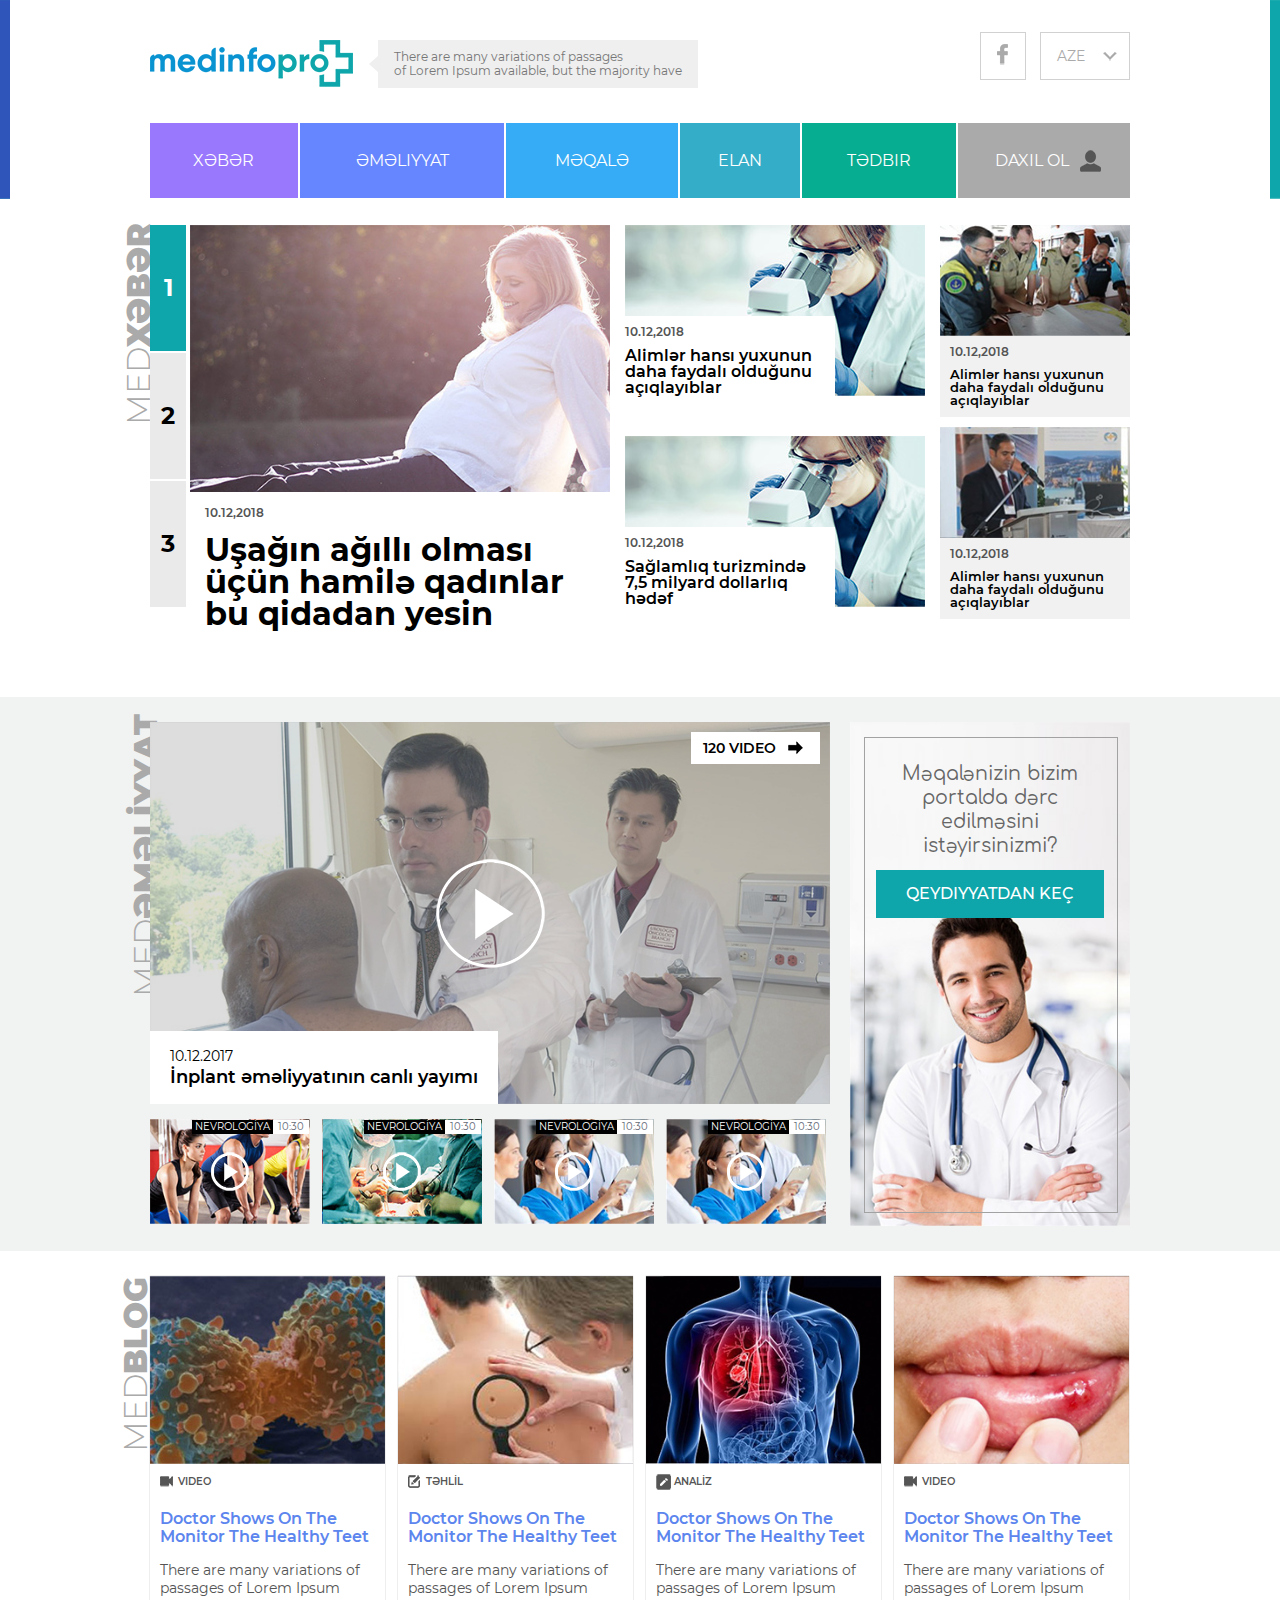
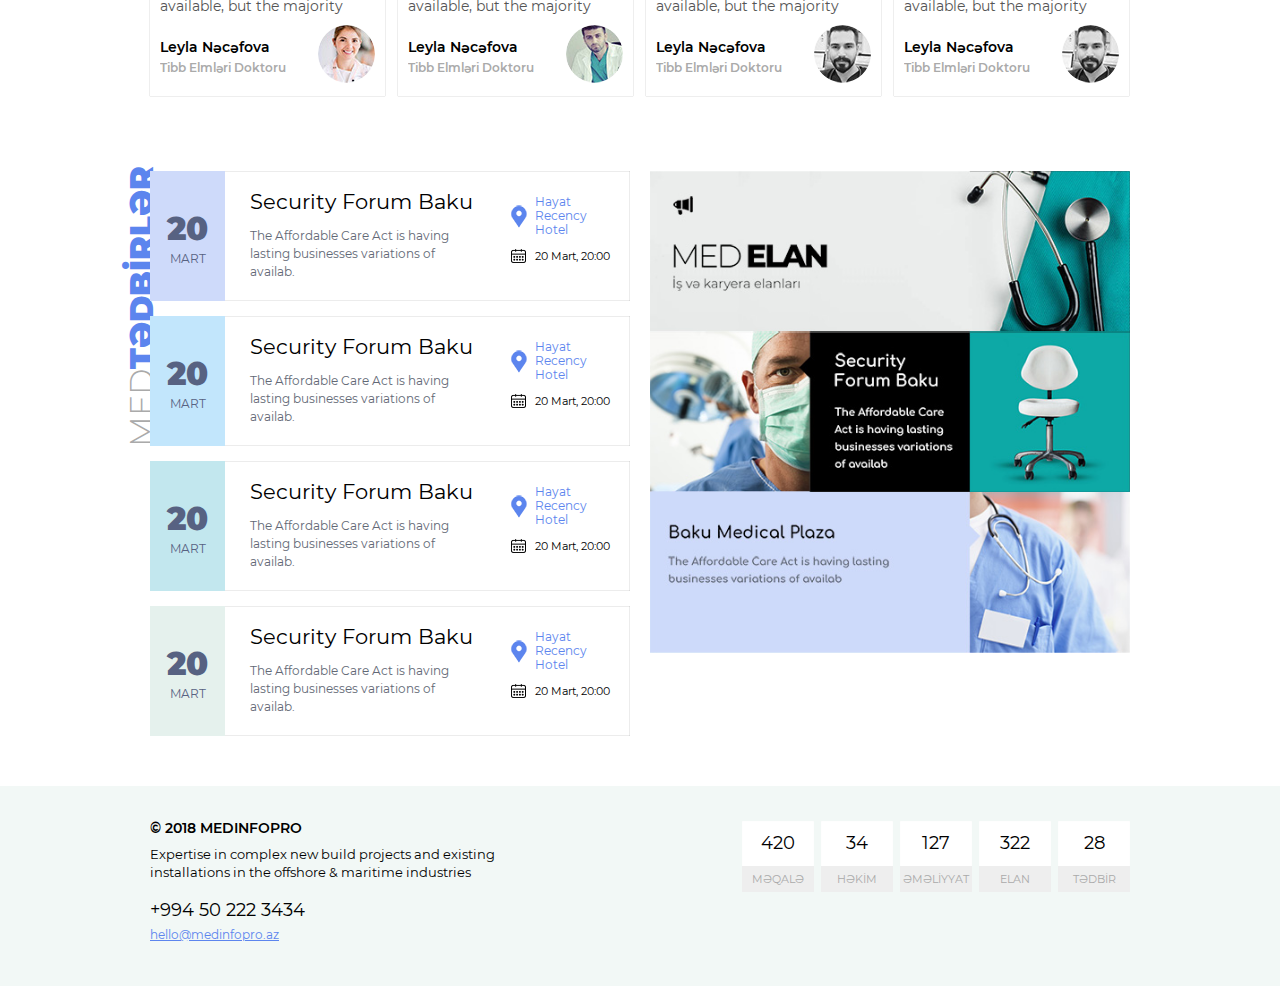
==== index.html @ e90ef910 "Index first" ====
<!DOCTYPE HTML>
<html lang="en">
<head>
<meta charset="utf-8" />
<meta name="viewport" content="width=device-width, initial-scale=1.0 , user-scalable=no">
<title>Medinfo - Index</title>

<!--[if lt IE 9]>
    <script src="http://html5shim.googlecode.com/svn/trunk/html5.js"></script>
<![endif]-->

<link rel="icon" type="image/png" href="img/favicon.png"/>
<link href="css/reset.css" rel="stylesheet" type="text/css" />
<link href="css/font/stylesheet.css" rel="stylesheet" type="text/css" />
<link href="css/main.css" rel="stylesheet" type="text/css" />
<link href="css/responsive.css" rel="stylesheet" type="text/css" />


<!-- HTML5 Shim and Respond.js IE8 support of HTML5 elements and media queries -->
<!-- WARNING: Respond.js doesn't work if you view the page via file:// -->
<!--[if lt IE 9]>
  <script src="https://oss.maxcdn.com/libs/html5shiv/3.7.0/html5shiv.js"></script>
  <script src="https://oss.maxcdn.com/libs/respond.js/1.4.2/respond.min.js"></script>
<![endif]-->

</head>

<body itemscope itemtype="http://schema.org/WebPage" class="preload">


<div class="main_wrapper">
  <div>

  <!-- HEADER BEGINS -->

    <header id="header">
      <div>
        <div class="first">
          <h1 class="logo"><a href="#"><span>There are many variations of passages <br>of Lorem Ipsum available, but the majority have</span></a></h1>
          <div class="lang">
            <a href="#">AZE</a>
            <ul>
              <li><a href="#">ENG</a></li>
              <li><a href="#">RUS</a></li>
            </ul>
          </div>
          <div class="social_icons">
            <a href="#" class="facebook"><img src="img/facebook_icon.png" alt=""></a>
          </div>
        </div>
        <nav id="nav">
          <ul>
            <li><a href="#">Xəbər</a></li>
            <li><a href="#">Əməliyyat</a></li>
            <li><a href="#">Məqalə</a></li>
            <li><a href="#">Elan</a></li>
            <li><a href="#">Tədbir</a></li>
            <li><a href="#" class="sign_link">DAXIL OL</a></li>
          </ul>
        </nav>
        <a href="#" class="toggler">
          <em></em>
          <em></em>
          <em></em>
        </a>       
      </div>
    </header>

  <!-- HEADER END -->

  <!-- INDEX NEWS BEGIN -->

    <div class="index_news">
      <div>
        <div class="vertical_topik"><span>MED<strong>XƏBƏR</strong></span></div>
        <div class="index_news_slider">
          <div class="slides">
            <div class="show_me">
              <img src="upload/Images/10.jpg" alt="">
              <div class="info">
                <time>10.12,2018</time>
                <h2>Uşağın ağıllı olması üçün hamilə qadınlar bu qidadan yesin</h2>
              </div>
              <a href="#"></a>
            </div>
            <div>
              <img src="upload/Images/11.jpg" alt="">
              <div class="info">
                <time>11.12,2018</time>
                <h2>Lorem ipsum dolor sit amet, consectetur adipisicing elit.</h2>
              </div>
              <a href="#"></a>
            </div>
            <div>
              <img src="upload/Images/12.jpg" alt="">
              <div class="info">
                <time>12.12,2018</time>
                <h2> Laborum amet ea vitae officiis nihil ipsum, totam nostrum.</h2>
              </div>
              <a href="#"></a>
            </div>
          </div>
          <div class="bullets">
            <a href="#" class="active"></a>
            <a href="#"></a>
            <a href="#"></a>
          </div>
        </div>
        <div class="big_news">
          <div>
            <img src="upload/Images/20.jpg" alt="">
            <div class="info">
              <time>10.12,2018</time>
              <h2>Alimlər hansı yuxunun daha faydalı olduğunu açıqlayıblar</h2>
            </div>
            <a href="#"></a>
          </div>
          <div>
            <img src="upload/Images/20.jpg" alt="">
            <div class="info">
              <time>10.12,2018</time>
              <h2>Sağlamlıq turizmində 7,5 milyard dollarlıq hədəf</h2>
            </div>
            <a href="#"></a>
          </div>
        </div>
        <div class="small_news">
          <div>
            <img src="upload/Images/30.jpg" alt="">
            <div class="info">
              <time>10.12,2018</time>
              <h2>Alimlər hansı yuxunun daha faydalı olduğunu açıqlayıblar</h2>
            </div>
            <a href="#"></a>
          </div>
          <div>
            <img src="upload/Images/31.jpg" alt="">
            <div class="info">
              <time>10.12,2018</time>
              <h2>Alimlər hansı yuxunun daha faydalı olduğunu açıqlayıblar</h2>
            </div>
            <a href="#"></a>
          </div>
        </div>        
      </div>
    </div>

  <!-- INDEX NEWS END -->

  <!-- INDEX VIDEO BEGIN -->

    <div class="index_video">
      <div>
        <div class="vertical_topik"><span>MED<strong>ƏMƏLİYYAT</strong></span></div>
        <div class="videos">
          <div class="big_video">
            <div class="video">
              <a href="#"><img src="upload/Images/40.jpg" alt=""></a>
            </div>
            <div class="info">
              <time>10.12.2017</time>
              <h2>İnplant əməliyyatının canlı yayımı</h2>
            </div>
            <div class="all_video"><a href="#">120 Video</a></div>
          </div>
          <div class="small_videos">
            <ul>
              <li><a href="#"><img src="upload/Images/50.jpg" alt=""><span><strong>NEVROLOGİYA</strong><time>10:30</time></span></a></li>
              <li><a href="#"><img src="upload/Images/51.jpg" alt=""><span><strong>NEVROLOGİYA</strong><time>10:30</time></span></a></li>
              <li><a href="#"><img src="upload/Images/52.jpg" alt=""><span><strong>NEVROLOGİYA</strong><time>10:30</time></span></a></li>
              <li><a href="#"><img src="upload/Images/53.jpg" alt=""><span><strong>NEVROLOGİYA</strong><time>10:30</time></span></a></li>
            </ul>
          </div>
        </div>
        <div class="registration_banner">
          <img src="img/registration_banner.jpg" alt="">
          <div class="info">
            <p>Məqalənizin bizim portalda dərc edilməsini istəyirsinizmi?</p>
            <div class="link"><a href="#">QEYDIYYATDAN KEÇ</a></div>
          </div>
        </div>        
      </div>

    </div>

  <!-- INDEX VIDEO END -->

  <!-- INDEX BLOG BEGIN -->

    <div class="index_blog">
      <div>
        <div class="vertical_topik"><span>MED<strong>BLOG</strong></span></div>
        <div class="articles">
          <article>
            <div class="image"><a href="#"><img src="upload/Images/60.jpg" alt=""></a></div>
            <div class="info">
              <div class="category video">
                <span>VIDEO</span>
              </div>
              <h2><a href="#">Doctor Shows On The Monitor The Healthy Teet</a></h2>
              <p>There are many variations of passages of Lorem Ipsum available, but the majority</p>
              <div class="user">
                <h3>Leyla Nəcəfova</h3>
                <p>Tibb Elmləri Doktoru</p>
                <div class="avatar"><img src="upload/Images/70.jpg" alt=""></div>
              </div>            
            </div>
          </article>
          <article>
            <div class="image"><a href="#"><img src="upload/Images/61.jpg" alt=""></a></div>
            <div class="info">
              <div class="category education">
                <span>TƏHLİL</span>
              </div>
              <h2><a href="#">Doctor Shows On The Monitor The Healthy Teet</a></h2>
              <p>There are many variations of passages of Lorem Ipsum available, but the majority</p>
              <div class="user">
                <h3>Leyla Nəcəfova</h3>
                <p>Tibb Elmləri Doktoru</p>
                <div class="avatar"><img src="upload/Images/71.jpg" alt=""></div>
              </div>            
            </div>
          </article>
          <article>
            <div class="image"><a href="#"><img src="upload/Images/62.jpg" alt=""></a></div>
            <div class="info">
              <div class="category analiz">
                <span>ANALİZ</span>
              </div>
              <h2><a href="#">Doctor Shows On The Monitor The Healthy Teet</a></h2>
              <p>There are many variations of passages of Lorem Ipsum available, but the majority</p>
              <div class="user">
                <h3>Leyla Nəcəfova</h3>
                <p>Tibb Elmləri Doktoru</p>
                <div class="avatar"><img src="upload/Images/72.jpg" alt=""></div>
              </div>            
            </div>
          </article>
          <article>
            <div class="image"><a href="#"><img src="upload/Images/63.jpg" alt=""></a></div>
            <div class="info">
              <div class="category video">
                <span>VIDEO</span>
              </div>
              <h2><a href="#">Doctor Shows On The Monitor The Healthy Teet</a></h2>
              <p>There are many variations of passages of Lorem Ipsum available, but the majority</p>
              <div class="user">
                <h3>Leyla Nəcəfova</h3>
                <p>Tibb Elmləri Doktoru</p>
                <div class="avatar"><img src="upload/Images/72.jpg" alt=""></div>
              </div>            
            </div>
          </article>
        </div>        
      </div>

    </div>

  <!-- INDEX BLOG END -->

  <!-- INDEX EVENTS BEGIN -->

    <div class="index_events">
      <div>
        <div class="vertical_topik"><span>MED<strong>TƏDBİRLƏR</strong></span></div>
        <div class="index_events_list">
          <article>
            <div class="date">
              <strong>20</strong>
              <span>mart</span>
            </div>
            <div class="inset">
              <h2><a href="#">Security Forum Baku</a></h2>
              <p>The Affordable Care Act is having lasting businesses variations of availab.</p>
            </div>
            <div class="info">
              <div class="location"><span>Hayat <br>Recency <br>Hotel</span></div>
              <time>20 Mart, 20:00</time>
            </div>
          </article>
          <article>
            <div class="date">
              <strong>20</strong>
              <span>mart</span>
            </div>
            <div class="inset">
              <h2><a href="#">Security Forum Baku</a></h2>
              <p>The Affordable Care Act is having lasting businesses variations of availab.</p>
            </div>
            <div class="info">
              <div class="location"><span>Hayat <br>Recency <br>Hotel</span></div>
              <time>20 Mart, 20:00</time>
            </div>
          </article>
          <article>
            <div class="date">
              <strong>20</strong>
              <span>mart</span>
            </div>
            <div class="inset">
              <h2><a href="#">Security Forum Baku</a></h2>
              <p>The Affordable Care Act is having lasting businesses variations of availab.</p>
            </div>
            <div class="info">
              <div class="location"><span>Hayat <br>Recency <br>Hotel</span></div>
              <time>20 Mart, 20:00</time>
            </div>
          </article>
          <article>
            <div class="date">
              <strong>20</strong>
              <span>mart</span>
            </div>
            <div class="inset">
              <h2><a href="#">Security Forum Baku</a></h2>
              <p>The Affordable Care Act is having lasting businesses variations of availab.</p>
            </div>
            <div class="info">
              <div class="location"><span>Hayat <br>Recency <br>Hotel</span></div>
              <time>20 Mart, 20:00</time>
            </div>
          </article>
        </div>
        <div class="banners_list">
          <ul>
            <li><a href="#"><img src="img/banner_1.jpg" alt=""></a></li>
            <li><a href="#"><img src="img/banner_2.jpg" alt=""></a></li>
            <li><a href="#"><img src="img/banner_3.jpg" alt=""></a></li>
          </ul>
        </div>        
      </div>

    </div>

  <!-- INDEX EVENTS END -->

  <!-- FOOTER EVENTS BEGIN -->

    <footer id="footer">
      <div>
        <div class="l_side">
          <div class="copyright"><span>© 2018 Medinfopro</span></div>
          <p>Expertise in complex new build projects and existing <br>installations in the offshore &amp; maritime industries</p>
          <div class="phone">
            <a href="tel:+994 50 222 3434">+994 50 222 3434</a>
          </div>
          <div class="email">
            <a href="mailto:hello@medinfopro.az">hello@medinfopro.az</a>
          </div>
        </div>
        <div class="r_side">
          <div class="footer_info">
            <ul>
              <li>
                <strong>420</strong>
                <span>MƏQALƏ</span>
              </li>
              <li>
                <strong>34</strong>
                <span>HƏKİM</span>
              </li>
              <li>
                <strong>127</strong>
                <span>ƏMƏLİYYAT</span>
              </li>
              <li>
                <strong>322</strong>
                <span>ELAN</span>
              </li>
              <li>
                <strong>28</strong>
                <span>TƏDBİR</span>
              </li>
            </ul>
          </div>
        </div>
      </div>
    </footer>

  <!-- FOOTER EVENTS END -->

  </div>
</div>



  <!-- ASIDE BEGIN -->

    <aside id="aside_block">
      <div>
        <nav class="mobile_nav">
          <ul>
            <li><a href="#">Xəbər</a></li>
            <li><a href="#">Əməliyyat</a></li>
            <li><a href="#">Məqalə</a></li>
            <li><a href="#">Elan</a></li>
            <li><a href="#">Tədbir</a></li>
            <li><a href="#">DAXIL OL</a></li>
          </ul>
        </nav>
        <div class="lang">
          <span>AZE</span>
          <a href="#">ENG</a>
          <a href="#">RUS</a>
        </div>
      </div>
    </aside>

  <!-- ASIDE END -->


  <!-- MODALS BEGIN -->
  

  <!-- MODALS END -->




<script type="text/javascript" src="js/jquery-latest.js"></script>
<script type="text/javascript" src="js/jquery.mobile.custom.min.js"></script>
<script type="text/javascript" src="js/imagesloaded.pkgd.min.js"></script>
<script type="text/javascript" src="js/main.js"></script>


</body>
</html>
---- css/font/stylesheet.css ----
/* This stylesheet generated by Transfonter (https://transfonter.org) on February 6, 2018 11:13 AM */

@font-face {
    font-family: 'Comfortaa';
    src: url('hinted-Comfortaa-Bold.woff2') format('woff2'),
        url('hinted-Comfortaa-Bold.woff') format('woff'),
        url('hinted-Comfortaa-Bold.svg#Comfortaa-Bold') format('svg');
    font-weight: bold;
    font-style: normal;
}

@font-face {
    font-family: 'Montserrat';
    src: url('hinted-Montserrat-BlackItalic.woff2') format('woff2'),
        url('hinted-Montserrat-BlackItalic.woff') format('woff'),
        url('hinted-Montserrat-BlackItalic.svg#Montserrat-BlackItalic') format('svg');
    font-weight: 900;
    font-style: italic;
}

@font-face {
    font-family: 'Montserrat';
    src: url('hinted-Montserrat-MediumItalic.woff2') format('woff2'),
        url('hinted-Montserrat-MediumItalic.woff') format('woff'),
        url('hinted-Montserrat-MediumItalic.svg#Montserrat-MediumItalic') format('svg');
    font-weight: 500;
    font-style: italic;
}

@font-face {
    font-family: 'Comfortaa';
    src: url('hinted-Comfortaa-Regular.woff2') format('woff2'),
        url('hinted-Comfortaa-Regular.woff') format('woff'),
        url('hinted-Comfortaa-Regular.svg#Comfortaa-Regular') format('svg');
    font-weight: normal;
    font-style: normal;
}

@font-face {
    font-family: 'Montserrat';
    src: url('hinted-Montserrat-Medium.woff2') format('woff2'),
        url('hinted-Montserrat-Medium.woff') format('woff'),
        url('hinted-Montserrat-Medium.svg#Montserrat-Medium') format('svg');
    font-weight: 500;
    font-style: normal;
}

@font-face {
    font-family: 'Montserrat';
    src: url('hinted-Montserrat-ExtraBold.woff2') format('woff2'),
        url('hinted-Montserrat-ExtraBold.woff') format('woff'),
        url('hinted-Montserrat-ExtraBold.svg#Montserrat-ExtraBold') format('svg');
    font-weight: 800;
    font-style: normal;
}

@font-face {
    font-family: 'Montserrat';
    src: url('hinted-Montserrat-SemiBold.woff2') format('woff2'),
        url('hinted-Montserrat-SemiBold.woff') format('woff'),
        url('hinted-Montserrat-SemiBold.svg#Montserrat-SemiBold') format('svg');
    font-weight: 600;
    font-style: normal;
}

@font-face {
    font-family: 'Montserrat';
    src: url('hinted-Montserrat-BoldItalic.woff2') format('woff2'),
        url('hinted-Montserrat-BoldItalic.woff') format('woff'),
        url('hinted-Montserrat-BoldItalic.svg#Montserrat-BoldItalic') format('svg');
    font-weight: bold;
    font-style: italic;
}

@font-face {
    font-family: 'Montserrat';
    src: url('hinted-Montserrat-ExtraLightItalic.woff2') format('woff2'),
        url('hinted-Montserrat-ExtraLightItalic.woff') format('woff'),
        url('hinted-Montserrat-ExtraLightItalic.svg#Montserrat-ExtraLightItalic') format('svg');
    font-weight: 200;
    font-style: italic;
}

@font-face {
    font-family: 'Comfortaa';
    src: url('hinted-Comfortaa-Light.woff2') format('woff2'),
        url('hinted-Comfortaa-Light.woff') format('woff'),
        url('hinted-Comfortaa-Light.svg#Comfortaa-Light') format('svg');
    font-weight: 300;
    font-style: normal;
}

@font-face {
    font-family: 'Montserrat';
    src: url('hinted-Montserrat-SemiBoldItalic.woff2') format('woff2'),
        url('hinted-Montserrat-SemiBoldItalic.woff') format('woff'),
        url('hinted-Montserrat-SemiBoldItalic.svg#Montserrat-SemiBoldItalic') format('svg');
    font-weight: 600;
    font-style: italic;
}

@font-face {
    font-family: 'Montserrat';
    src: url('hinted-Montserrat-Light.woff2') format('woff2'),
        url('hinted-Montserrat-Light.woff') format('woff'),
        url('hinted-Montserrat-Light.svg#Montserrat-Light') format('svg');
    font-weight: 300;
    font-style: normal;
}

@font-face {
    font-family: 'Montserrat';
    src: url('hinted-Montserrat-ThinItalic.woff2') format('woff2'),
        url('hinted-Montserrat-ThinItalic.woff') format('woff'),
        url('hinted-Montserrat-ThinItalic.svg#Montserrat-ThinItalic') format('svg');
    font-weight: 100;
    font-style: italic;
}

@font-face {
    font-family: 'Montserrat';
    src: url('hinted-Montserrat-Italic.woff2') format('woff2'),
        url('hinted-Montserrat-Italic.woff') format('woff'),
        url('hinted-Montserrat-Italic.svg#Montserrat-Italic') format('svg');
    font-weight: normal;
    font-style: italic;
}

@font-face {
    font-family: 'Montserrat';
    src: url('hinted-Montserrat-Thin.woff2') format('woff2'),
        url('hinted-Montserrat-Thin.woff') format('woff'),
        url('hinted-Montserrat-Thin.svg#Montserrat-Thin') format('svg');
    font-weight: 100;
    font-style: normal;
}

@font-face {
    font-family: 'Montserrat';
    src: url('hinted-Montserrat-Regular.woff2') format('woff2'),
        url('hinted-Montserrat-Regular.woff') format('woff'),
        url('hinted-Montserrat-Regular.svg#Montserrat-Regular') format('svg');
    font-weight: normal;
    font-style: normal;
}

@font-face {
    font-family: 'Montserrat';
    src: url('hinted-Montserrat-Black.woff2') format('woff2'),
        url('hinted-Montserrat-Black.woff') format('woff'),
        url('hinted-Montserrat-Black.svg#Montserrat-Black') format('svg');
    font-weight: 900;
    font-style: normal;
}

@font-face {
    font-family: 'Montserrat';
    src: url('hinted-Montserrat-ExtraLight.woff2') format('woff2'),
        url('hinted-Montserrat-ExtraLight.woff') format('woff'),
        url('hinted-Montserrat-ExtraLight.svg#Montserrat-ExtraLight') format('svg');
    font-weight: 200;
    font-style: normal;
}

@font-face {
    font-family: 'Montserrat';
    src: url('hinted-Montserrat-ExtraBoldItalic.woff2') format('woff2'),
        url('hinted-Montserrat-ExtraBoldItalic.woff') format('woff'),
        url('hinted-Montserrat-ExtraBoldItalic.svg#Montserrat-ExtraBoldItalic') format('svg');
    font-weight: 800;
    font-style: italic;
}

@font-face {
    font-family: 'Montserrat';
    src: url('hinted-Montserrat-Bold.woff2') format('woff2'),
        url('hinted-Montserrat-Bold.woff') format('woff'),
        url('hinted-Montserrat-Bold.svg#Montserrat-Bold') format('svg');
    font-weight: bold;
    font-style: normal;
}

@font-face {
    font-family: 'Montserrat';
    src: url('hinted-Montserrat-LightItalic.woff2') format('woff2'),
        url('hinted-Montserrat-LightItalic.woff') format('woff'),
        url('hinted-Montserrat-LightItalic.svg#Montserrat-LightItalic') format('svg');
    font-weight: 300;
    font-style: italic;
}
---- css/main.css ----
@charset "UTF-8";
html {
  min-height: 100%;
  height: 100%;
}

body {
  font-size: 12px;
  font-family: 'Montserrat', Arial, Tahoma, sans-serif;
  text-align: left;
  color: #000;
  background: #fff url(../img/main_bg.png) no-repeat 50% 0;
  min-height: 100%;
  height: 100%;
}

* {
  box-sizing: border-box;
}

.main_wrapper {
  position: relative;
  min-height: 100%;
  padding: 0 10px 200px;
}

.main_wrapper > div {
  width: 100%;
}

header#header {
  height: 200px;
  max-width: 1380px;
  margin: 0 auto;
  padding: 0 40px;
  background: #fff;
  position: relative;
}

header#header > div {
  max-width: 1100px;
  padding: 0;
  margin: 0 auto;
}

header#header::before {
  content: "";
  display: block;
  width: 93px;
  height: 405px;
  position: absolute;
  top: 0;
  left: -93px;
  background: url(../img/shadows.png) no-repeat 0 0;
}

header#header::after {
  content: "";
  display: block;
  width: 93px;
  height: 405px;
  position: absolute;
  top: 0;
  right: -93px;
  background: url(../img/shadows.png) no-repeat 100% 0;
}

header#header .first {
  height: 123px;
}

header#header .logo {
  float: left;
  padding: 40px 0 0;
}

header#header .logo a {
  display: block;
  width: 203px;
  height: 47px;
  color: #767676;
  background: url(../img/logo.png) no-repeat 0 0;
  position: relative;
}

header#header .logo a span {
  position: absolute;
  top: 0;
  left: 100%;
  margin: 0 0 0 25px;
  padding: 10px 16px;
  font-size: 12px;
  line-height: 14px;
  white-space: nowrap;
  background: #efefef;
}

header#header .logo a span::before {
  content: "";
  display: block;
  width: 0;
  height: 0;
  border-style: solid;
  border-width: 9px 10px 9px 0;
  border-color: transparent #efefef transparent transparent;
  position: absolute;
  top: 50%;
  left: -9px;
  margin: -9px 0 0;
}

header#header .lang {
  float: right;
  margin: 32px 0 0;
  position: relative;
}

header#header .lang:hover ul {
  display: block;
}

header#header .lang > a {
  display: block;
  width: 90px;
  height: 48px;
  padding: 0 16px;
  border: 1px solid #d1d1d1;
  line-height: 46px;
  font-size: 14px;
  color: #aaa;
  text-decoration: none;
  position: relative;
}

header#header .lang > a::after {
  content: "";
  display: block;
  width: 14px;
  height: 9px;
  background: url(../img/lang_pt.png) no-repeat 0 0;
  position: absolute;
  top: 50%;
  right: 12px;
  margin: -4px 0 0;
}

header#header .lang ul {
  display: none;
  width: 100%;
  border: 1px solid #d1d1d1;
  border-top: none;
  position: absolute;
  left: 0;
  top: 100%;
}

header#header .lang ul li a {
  display: block;
  width: 100%;
  height: 48px;
  padding: 0 16px;
  line-height: 46px;
  font-size: 14px;
  color: #aaa;
  text-decoration: none;
  background: #fff;
}

header#header .lang ul li a:hover {
  color: #fff;
  background: #aaa;
}

header#header .social_icons {
  float: right;
  padding: 32px 14px 0 0;
}

header#header .social_icons a {
  display: block;
  border: 1px solid #d1d1d1;
}

nav#nav {
  width: 100%;
  display: table;
}

nav#nav ul {
  display: table-row;
}

nav#nav ul li {
  display: table-cell;
  border-left: 2px solid #fff;
}

nav#nav ul li:first-child {
  border: none;
  background: #9978fd;
}

nav#nav ul li:first-child a {
  background: #9978fd;
}

nav#nav ul li:first-child + li {
  background: #6586fe;
}

nav#nav ul li:first-child + li a {
  background: #6586fe;
}

nav#nav ul li:first-child + li + li {
  background: #35acf5;
}

nav#nav ul li:first-child + li + li a {
  background: #35acf5;
}

nav#nav ul li:first-child + li + li + li {
  background: #34aec8;
}

nav#nav ul li:first-child + li + li + li a {
  background: #34aec8;
}

nav#nav ul li:first-child + li + li + li + li {
  background: #07ad90;
}

nav#nav ul li:first-child + li + li + li + li a {
  background: #07ad90;
}

nav#nav ul li:first-child + li + li + li + li + li {
  background: #aaaaaa;
}

nav#nav ul li:first-child + li + li + li + li + li a {
  background: #aaaaaa;
}

nav#nav ul li a {
  display: block;
  height: 75px;
  padding: 0 12px;
  text-transform: uppercase;
  line-height: 75px;
  font-size: 16px;
  text-align: center;
  color: #fff;
  text-decoration: none;
  background: #9978fd;
}

nav#nav ul li a.sign_link {
  padding: 0 24px 0 0;
  background: #aaaaaa url(../img/sign_icon.png) no-repeat 100% 50% !important;
}

.vertical_topik {
  font-size: 32px;
  font-weight: 300;
  color: #aaa;
  position: absolute;
  left: 0;
  top: 0;
  text-align: right;
}

.vertical_topik span {
  display: block;
  -moz-transform: rotate(-90deg);
  /* Для Firefox */
  -ms-transform: rotate(-90deg);
  /* Для IE */
  -webkit-transform: rotate(-90deg);
  /* Для Safari, Chrome, iOS */
  -o-transform: rotate(-90deg);
  /* Для Opera */
  transform: rotate(-90deg);
}

.vertical_topik span strong {
  font-weight: 900;
}

.index_news {
  max-width: 1180px;
  padding: 25px 40px 50px;
  margin: 0 auto;
  position: relative;
}

.index_news > div {
  position: relative;
}

.index_news > div::after {
  content: "";
  display: block;
  clear: both;
}

.index_news .big_news {
  width: 300px;
  float: left;
  margin: 0 0 0 15px;
}

.index_news .big_news > div {
  margin: 0 0 40px;
  position: relative;
}

.index_news .big_news > div img {
  display: block;
  width: 100%;
}

.index_news .big_news > div .info {
  width: 70%;
  padding: 10px 10px 10px 0;
  position: absolute;
  left: 0;
  bottom: -10px;
  background: #fff;
}

.index_news .big_news > div .info time {
  display: block;
  padding: 0 0 10px;
  color: #555;
  font-weight: 600;
}

.index_news .big_news > div .info h2 {
  font-size: 16px;
  color: #000;
  font-weight: 600;
}

.index_news .big_news > div > a {
  display: block;
  width: 100%;
  height: 100%;
  position: absolute;
  top: 0;
  left: 0;
}

.index_news .small_news {
  width: 190px;
  float: right;
}

.index_news .small_news > div {
  margin: 0 0 10px;
  position: relative;
}

.index_news .small_news > div img {
  display: block;
  width: 100%;
}

.index_news .small_news > div .info {
  width: 100%;
  padding: 10px;
  background: #f1f1f1;
}

.index_news .small_news > div .info time {
  display: block;
  padding: 0 0 10px;
  color: #555;
  font-weight: 600;
}

.index_news .small_news > div .info h2 {
  font-size: 13px;
  color: #000;
  font-weight: 600;
}

.index_news .small_news > div > a {
  display: block;
  width: 100%;
  height: 100%;
  position: absolute;
  top: 0;
  left: 0;
}

.index_news_slider {
  width: 580px;
  height: 420px;
  float: left;
  padding: 0 0 0 62px;
  position: relative;
}

.index_news_slider .bullets {
  width: 48px;
  height: 100%;
  position: absolute;
  top: 0;
  left: 0;
  counter-reset: heading;
}

.index_news_slider .bullets a {
  display: block;
  height: 30%;
  margin: 2px 0 0;
  background: #eaeaea;
  text-align: center;
  font-size: 24px;
  font-weight: bold;
  color: #000;
  text-decoration: none;
  position: relative;
}

.index_news_slider .bullets a:first-child {
  margin: 0;
}

.index_news_slider .bullets a.active {
  color: #fff;
  background: #0ea6aa;
}

.index_news_slider .bullets a::before {
  counter-increment: heading;
  /* Указываем идентификатор счетчика */
  content: counter(heading);
  width: 100%;
  text-align: center;
  position: absolute;
  top: 50%;
  left: 0;
  margin: -12px 0 0;
}

.index_news_slider .slides {
  width: 520px;
  height: 420px;
  position: relative;
}

.index_news_slider .slides > div {
  width: 100%;
  height: 100%;
  position: absolute;
  top: 0;
  left: 0;
  opacity: 0;
  visibility: hidden;
  -webkit-animation-duration: 0.3s;
  -webkit-transition: all 0.3s ease-in-out;
  -moz-animation-duration: 0.3s;
  -moz-transition: all 0.3s ease-in-out;
  animation-duration: 0.3s;
  transition: all 0.3s ease-in-out;
}

.index_news_slider .slides > div.show_me {
  opacity: 1;
  visibility: visible;
}

.index_news_slider .slides > div img {
  display: block;
  width: 100%;
}

.index_news_slider .slides > div .info {
  padding: 15px;
  position: absolute;
  left: 0;
  bottom: 0px;
  background: #fff;
}

.index_news_slider .slides > div .info time {
  display: block;
  padding: 0 0 15px;
  color: #555;
  font-weight: 600;
}

.index_news_slider .slides > div .info h2 {
  font-size: 32px;
  color: #000;
  font-weight: 700;
}

.index_news_slider .slides > div > a {
  display: block;
  width: 100%;
  height: 100%;
  position: absolute;
  top: 0;
  left: 0;
}

.index_video {
  position: relative;
  background: #f1f2f2;
  padding: 25px 50px 25px;
  margin: 0 -10px;
}

.index_video > div {
  max-width: 1100px;
  margin: 0 auto;
  position: relative;
}

.index_video > div::after {
  content: "";
  display: block;
  clear: both;
}

.index_video .videos {
  width: 770px;
  float: left;
}

.index_video .videos .big_video {
  position: relative;
  overflow: hidden;
}

.index_video .videos .big_video .video a {
  display: block;
  position: relative;
}

.index_video .videos .big_video .video a:hover::before {
  opacity: 0;
}

.index_video .videos .big_video .video a:hover::after {
  -moz-transform: scale(1.1);
  -webkit-transform: scale(1.1);
  transform: scale(1.1);
}

.index_video .videos .big_video .video a::before {
  content: "";
  display: block;
  width: 100%;
  height: 100%;
  background: #aaa;
  position: absolute;
  top: 0;
  left: 0;
  opacity: 0.4;
  -webkit-animation-duration: 0.3s;
  -webkit-transition: all 0.3s ease-in-out;
  -moz-animation-duration: 0.3s;
  -moz-transition: all 0.3s ease-in-out;
  animation-duration: 0.3s;
  transition: all 0.3s ease-in-out;
}

.index_video .videos .big_video .video a::after {
  content: "";
  display: block;
  width: 109px;
  height: 109px;
  background: url(../img/video_big_play.png) no-repeat 0 0;
  position: absolute;
  top: 50%;
  left: 50%;
  margin: -54px 0 0 -54px;
  -webkit-animation-duration: 0.3s;
  -webkit-transition: all 0.3s ease-in-out;
  -moz-animation-duration: 0.3s;
  -moz-transition: all 0.3s ease-in-out;
  animation-duration: 0.3s;
  transition: all 0.3s ease-in-out;
}

.index_video .videos .big_video .video a img {
  display: block;
  width: 100%;
}

.index_video .videos .big_video .info {
  padding: 18px 20px;
  background: #fff;
  position: absolute;
  left: 0;
  bottom: 0;
}

.index_video .videos .big_video .info time {
  display: block;
  padding: 0 0 5px;
  font-size: 14px;
}

.index_video .videos .big_video .info h2 {
  font-size: 18px;
  font-weight: 600;
}

.index_video .videos .big_video .all_video {
  position: absolute;
  top: 10px;
  right: 10px;
}

.index_video .videos .big_video .all_video a {
  display: block;
  padding: 9px 44px 9px 12px;
  color: #000;
  text-decoration: none;
  font-size: 14px;
  text-transform: uppercase;
  font-weight: 600;
  background: #fff url(../img/video_link.png) no-repeat 100% 50%;
}

.index_video .videos .small_videos {
  padding: 15px 0 0;
}

.index_video .videos .small_videos ul {
  overflow: hidden;
}

.index_video .videos .small_videos ul li {
  width: 183px;
  float: left;
  margin: 0 0 0 12px;
}

.index_video .videos .small_videos ul li:first-child {
  margin: 0;
}

.index_video .videos .small_videos ul li a {
  display: block;
  color: #fff;
  position: relative;
}

.index_video .videos .small_videos ul li a:hover::after {
  -moz-transform: scale(1.1);
  -webkit-transform: scale(1.1);
  transform: scale(1.1);
}

.index_video .videos .small_videos ul li a:hover::before {
  opacity: 0.2;
}

.index_video .videos .small_videos ul li a::after {
  content: "";
  display: block;
  width: 39px;
  height: 39px;
  background: url(../img/video_small_play.png) no-repeat 0 0;
  position: absolute;
  top: 50%;
  left: 50%;
  margin: -19px 0 0 -19px;
  -webkit-animation-duration: 0.3s;
  -webkit-transition: all 0.3s ease-in-out;
  -moz-animation-duration: 0.3s;
  -moz-transition: all 0.3s ease-in-out;
  animation-duration: 0.3s;
  transition: all 0.3s ease-in-out;
}

.index_video .videos .small_videos ul li a::before {
  content: "";
  display: block;
  width: 100%;
  height: 100%;
  background: #000;
  position: absolute;
  top: 0;
  left: 0;
  opacity: 0;
  -webkit-animation-duration: 0.3s;
  -webkit-transition: all 0.3s ease-in-out;
  -moz-animation-duration: 0.3s;
  -moz-transition: all 0.3s ease-in-out;
  animation-duration: 0.3s;
  transition: all 0.3s ease-in-out;
}

.index_video .videos .small_videos ul li a img {
  display: block;
  width: 100%;
}

.index_video .videos .small_videos ul li a span {
  background: #000;
  position: absolute;
  top: 1px;
  right: 1px;
}

.index_video .videos .small_videos ul li a span strong {
  display: inline-block;
  padding: 2px 3px;
  font-size: 10px;
  color: #fff;
}

.index_video .videos .small_videos ul li a span time {
  display: inline-block;
  font-size: 10px;
  padding: 2px 5px;
  color: #626875;
  background: #fff;
}

.registration_banner {
  width: 315px;
  float: right;
  position: relative;
}

.registration_banner img {
  display: block;
  width: 100%;
}

.registration_banner::before {
  content: "";
  display: block;
  width: 90%;
  height: 94%;
  border: 1px solid #a2a2a2;
  position: absolute;
  top: 3%;
  left: 5%;
}

.registration_banner .info {
  width: 100%;
  padding: 40px 24px;
  position: absolute;
  top: 0;
  left: 0;
}

.registration_banner .info p {
  padding: 0 0 12px;
  font-size: 19px;
  line-height: 24px;
  color: #666;
  font-family: 'Comfortaa';
  text-align: center;
}

.registration_banner .info .link {
  text-align: center;
}

.registration_banner .info .link a {
  display: inline-block;
  padding: 16px 30px;
  color: #fff;
  font-size: 16px;
  font-weight: 500;
  text-decoration: none;
  background: #0ea6aa;
}

.index_blog {
  padding: 25px 40px 50px;
  max-width: 1180px;
  margin: 0 auto;
}

.index_blog > div {
  position: relative;
}

.index_blog > div::after {
  content: "";
  display: block;
  clear: both;
}

.index_blog .articles::after {
  content: "";
  display: block;
  clear: both;
}

.index_blog .articles article {
  width: 265px;
  height: 480px;
  float: left;
  margin: 0 0 0 13px;
  -webkit-box-shadow: 0px 0px 1px 0px rgba(0, 0, 0, 0.4);
  -moz-box-shadow: 0px 0px 1px 0px rgba(0, 0, 0, 0.4);
  box-shadow: 0px 0px 1px 0px rgba(0, 0, 0, 0.4);
  -webkit-animation-duration: 0.3s;
  -webkit-transition: all 0.3s ease-in-out;
  -moz-animation-duration: 0.3s;
  -moz-transition: all 0.3s ease-in-out;
  animation-duration: 0.3s;
  transition: all 0.3s ease-in-out;
}

.index_blog .articles article:hover {
  -webkit-box-shadow: 0px 0px 15px 0px rgba(0, 0, 0, 0.2);
  -moz-box-shadow: 0px 0px 15px 0px rgba(0, 0, 0, 0.2);
  box-shadow: 0px 0px 15px 0px rgba(0, 0, 0, 0.2);
}

.index_blog .articles article:first-child {
  margin: 0;
}

.index_blog .articles article .image a {
  display: block;
}

.index_blog .articles article .image a img {
  display: block;
  width: 100%;
}

.index_blog .articles article .info {
  padding: 20px;
}

.index_blog .articles article .info .category {
  min-height: 16px;
  margin: 0 0 20px;
}

.index_blog .articles article .info .category.video {
  background: url(../img/video_icon.png) no-repeat 0 2px;
}

.index_blog .articles article .info .category.education {
  background: url(../img/pencil_icon.png) no-repeat 0 1px;
}

.index_blog .articles article .info .category.analiz {
  background: url(../img/pencil_full_icon.png) no-repeat 0 0;
}

.index_blog .articles article .info .category span {
  display: inline-block;
  padding: 0 0 0 18px;
  font-size: 10px;
  line-height: 16px;
  color: #555;
  font-weight: 600;
}

.index_blog .articles article h2 {
  padding: 0 0 15px;
  font-size: 16px;
  line-height: 18px;
  font-weight: 600;
}

.index_blog .articles article h2 a {
  color: #5c85ee;
  text-decoration: none;
}

.index_blog .articles article h2 a:hover {
  text-decoration: underline;
}

.index_blog .articles article p {
  padding: 0 0 10px;
  font-size: 14px;
  line-height: 18px;
  color: #555;
}

.index_blog .articles article .user {
  min-height: 60px;
  padding: 0 72px 0 0;
  position: relative;
  overflow: hidden;
}

.index_blog .articles article .user .avatar {
  position: absolute;
  top: 0;
  right: 0;
}

.index_blog .articles article .user .avatar img {
  display: block;
  -moz-border-radius: 50%;
  -webkit-border-radius: 50%;
  -khtml-border-radius: 50%;
  border-radius: 50%;
}

.index_blog .articles article .user h3 {
  padding: 15px 0 5px;
  font-size: 14px;
  font-weight: 600;
}

.index_blog .articles article .user p {
  font-size: 12px;
  font-weight: 600;
  color: #aaa;
}

.index_events {
  padding: 25px 40px 50px;
  max-width: 1180px;
  margin: 0 auto;
}

.index_events > div {
  position: relative;
}

.index_events > div::after {
  content: "";
  display: block;
  clear: both;
}

.index_events .vertical_topik strong {
  color: #5c85ee;
}

.index_events_list {
  width: 540px;
  float: left;
}

.index_events_list article {
  min-height: 120px;
  margin: 15px 0 0;
  padding: 20px 150px 20px 100px;
  position: relative;
  -webkit-box-shadow: inset 0px 0px 1px 0px rgba(0, 0, 0, 0.75);
  -moz-box-shadow: inset 0px 0px 1px 0px rgba(0, 0, 0, 0.75);
  box-shadow: inset 0px 0px 1px 0px rgba(0, 0, 0, 0.75);
}

.index_events_list article:first-child {
  margin: 0;
}

.index_events_list article:first-child .date {
  background: #cedafa;
}

.index_events_list article:first-child + article .date {
  background: #c2e6fc;
}

.index_events_list article:first-child + article + article .date {
  background: #c2e7ee;
}

.index_events_list article:first-child + article + article + article .date {
  background: #e5f1ed;
}

.index_events_list article .date {
  width: 75px;
  height: 100%;
  background: #cedafa;
  position: absolute;
  top: 0;
  left: 0;
  padding: 42px 0 0;
  text-align: center;
  color: #576282;
}

.index_events_list article .date strong {
  display: block;
  padding: 0 0 8px;
  font-size: 32px;
  font-weight: 900;
}

.index_events_list article .date span {
  text-transform: uppercase;
}

.index_events_list article .inset h2 {
  padding: 0 0 15px;
  font-size: 21px;
}

.index_events_list article .inset h2 a {
  color: #000;
  text-decoration: none;
}

.index_events_list article .inset p {
  font-size: 12px;
  line-height: 18px;
  color: #626875;
}

.index_events_list article .info {
  position: absolute;
  top: 24px;
  right: 20px;
}

.index_events_list article .info .location {
  margin: 0 0 12px;
  padding: 0 0 0 24px;
  font-size: 12px;
  line-height: 14px;
  color: #5c85ee;
  background: url(../img/location_icon.png) no-repeat 0 50%;
}

.index_events_list article .info time {
  display: block;
  min-height: 14px;
  padding: 0 0 0 24px;
  font-size: 11px;
  line-height: 14px;
  background: url(../img/calendar_icon.png) no-repeat 0 50%;
}

.banners_list {
  float: right;
  font-size: 0;
}

.banners_list ul li a {
  display: block;
}

.banners_list ul li a img {
  display: block;
  width: 100%;
}

footer#footer {
  width: 100%;
  height: 200px;
  background: #f2f8f6;
  position: absolute;
  left: 0;
  bottom: 0;
}

footer#footer > div {
  max-width: 1180px;
  margin: 0 auto;
  padding: 35px 40px 0;
  overflow: hidden;
}

footer#footer > div .l_side {
  float: left;
}

footer#footer > div .r_side {
  float: right;
}

footer#footer > div .copyright {
  padding: 0 0 10px;
  font-size: 14px;
  text-transform: uppercase;
  font-weight: 600;
}

footer#footer > div p {
  padding: 0 0 20px;
  font-size: 13px;
  line-height: 18px;
}

footer#footer > div .phone {
  padding: 0 0 10px;
  font-size: 18px;
}

footer#footer > div .phone a {
  color: #000;
  text-decoration: none;
}

footer#footer > div .phone a:hover {
  text-decoration: underline;
}

footer#footer > div .email {
  font-size: 12px;
}

footer#footer > div .email a {
  color: #5c85ee;
  text-decoration: underline;
}

footer#footer > div .email a:hover {
  text-decoration: none;
}

.footer_info ul {
  overflow: hidden;
}

.footer_info ul li {
  width: 72px;
  float: left;
  min-height: 70px;
  margin: 0 0 0 7px;
  text-align: center;
  background: #fff;
  -webkit-box-shadow: inset 0px 0px 1px 0px #eeeeee;
  -moz-box-shadow: inset 0px 0px 1px 0px #eeeeee;
  box-shadow: inset 0px 0px 1px 0px #eeeeee;
}

.footer_info ul li:first-child {
  margin: 0;
}

.footer_info ul li strong {
  display: block;
  height: 45px;
  font-size: 18px;
  line-height: 45px;
}

.footer_info ul li span {
  display: block;
  height: 26px;
  font-size: 11px;
  line-height: 26px;
  color: #aaaaaa;
  background: #eeeeee;
}

.toggler {
  display: none;
  width: 48px;
  height: 28px;
  position: absolute;
  top: 24px;
  right: 20px;
  z-index: 2;
  -moz-transform: rotate(0deg);
  /* Для Firefox */
  -ms-transform: rotate(0deg);
  /* Для IE */
  -webkit-transform: rotate(0deg);
  /* Для Safari, Chrome, iOS */
  -o-transform: rotate(0deg);
  /* Для Opera */
  transform: rotate(0deg);
  -webkit-animation-duration: 0.3s;
  -webkit-transition: all 0.3s ease-in-out;
  -moz-animation-duration: 0.3s;
  -moz-transition: all 0.3s ease-in-out;
  animation-duration: 0.3s;
  transition: all 0.3s ease-in-out;
}

.toggler.active em:first-child {
  width: 4px;
  left: 22px;
}

.toggler.active em:first-child:first-child + em + em {
  width: 0;
}

.toggler.active_second em:first-child {
  height: 48px;
  top: -10px;
}

.toggler.active_last {
  -moz-transform: rotate(45deg);
  /* Для Firefox */
  -ms-transform: rotate(45deg);
  /* Для IE */
  -webkit-transform: rotate(45deg);
  /* Для Safari, Chrome, iOS */
  -o-transform: rotate(45deg);
  /* Для Opera */
  transform: rotate(45deg);
}

.toggler em:first-child {
  display: block;
  width: 100%;
  height: 4px;
  background: #0ea6aa;
  position: absolute;
  left: 0;
  top: 0;
  -webkit-animation-duration: 0.3s;
  -webkit-transition: all 0.3s ease-in-out;
  -moz-animation-duration: 0.3s;
  -moz-transition: all 0.3s ease-in-out;
  animation-duration: 0.3s;
  transition: all 0.3s ease-in-out;
}

.toggler em:first-child:first-child + em {
  display: block;
  width: 100%;
  height: 4px;
  background: #0ea6aa;
  position: absolute;
  top: 12px;
  -moz-transform: rotate(0deg);
  /* Для Firefox */
  -ms-transform: rotate(0deg);
  /* Для IE */
  -webkit-transform: rotate(0deg);
  /* Для Safari, Chrome, iOS */
  -o-transform: rotate(0deg);
  /* Для Opera */
  transform: rotate(0deg);
  -webkit-animation-duration: 0.3s;
  -webkit-transition: all 0.3s ease-in-out;
  -moz-animation-duration: 0.3s;
  -moz-transition: all 0.3s ease-in-out;
  animation-duration: 0.3s;
  transition: all 0.3s ease-in-out;
}

.toggler em:first-child:first-child + em + em {
  display: block;
  width: 100%;
  height: 4px;
  background: #0ea6aa;
  position: absolute;
  top: 24px;
  -moz-transform: rotate(0deg);
  /* Для Firefox */
  -ms-transform: rotate(0deg);
  /* Для IE */
  -webkit-transform: rotate(0deg);
  /* Для Safari, Chrome, iOS */
  -o-transform: rotate(0deg);
  /* Для Opera */
  transform: rotate(0deg);
  -webkit-animation-duration: 0.3s;
  -webkit-transition: all 0.3s ease-in-out;
  -moz-animation-duration: 0.3s;
  -moz-transition: all 0.3s ease-in-out;
  animation-duration: 0.3s;
  transition: all 0.3s ease-in-out;
}

aside#aside_block {
  width: 100%;
  height: 100%;
  padding: 0 0 0;
  position: fixed;
  top: 80px;
  right: -100%;
  background: #fff;
  z-index: 2;
  -webkit-animation-duration: 0.6s;
  -webkit-transition: all 0.6s ease-in-out;
  -moz-animation-duration: 0.6s;
  -moz-transition: all 0.6s ease-in-out;
  animation-duration: 0.6s;
  transition: all 0.6s ease-in-out;
}

aside#aside_block.show_me {
  right: 0;
}

aside#aside_block > div {
  width: 100%;
  height: 100%;
  overflow-y: auto;
  position: absolute;
  top: 0;
  left: 0;
}

aside#aside_block .lang {
  width: 100%;
  text-align: center;
  font-size: 0;
}

aside#aside_block .lang a, aside#aside_block .lang span {
  display: inline-block;
  width: 36px;
  height: 36px;
  margin: 0 5px;
  font-size: 13px;
  line-height: 32px;
  color: #fff;
  text-decoration: none;
  background: #0ea6aa;
  -moz-border-radius: 50%;
  -webkit-border-radius: 50%;
  -khtml-border-radius: 50%;
  border-radius: 50%;
}

aside#aside_block .lang span {
  background: #aaa;
}

.mobile_nav ul li {
  padding: 0 0 1px;
}

.mobile_nav ul li:first-child a {
  background: #9978fd;
}

.mobile_nav ul li:first-child + li a {
  background: #6586fe;
}

.mobile_nav ul li:first-child + li + li a {
  background: #35acf5;
}

.mobile_nav ul li:first-child + li + li + li a {
  background: #34aec8;
}

.mobile_nav ul li:first-child + li + li + li + li a {
  background: #07ad90;
}

.mobile_nav ul li:first-child + li + li + li + li + li a {
  background: #aaaaaa;
}

.mobile_nav ul li a {
  display: block;
  padding: 18px 24px;
  font-size: 16px;
  font-weight: 600;
  color: #fff;
  text-decoration: none;
  text-transform: uppercase;
  background: #9978fd;
}
---- css/responsive.css ----
@charset "UTF-8";
@media (min-width: 240px) and (max-width: 479px) {
  /* Header begin */
  .toggler {
    display: block;
  }
  .main_wrapper {
    padding: 85px 0 140px;
    background: #fff;
  }
  header#header::before, header#header::after {
    display: none;
  }
  header#header {
    width: 100%;
    height: 80px;
    padding: 0 0px;
    position: fixed;
    top: 0;
    left: 0;
    z-index: 2;
  }
  header#header .logo {
    float: none;
    padding: 15px 0 0;
    text-align: center;
  }
  header#header .logo a {
    display: inline-block;
  }
  header#header .logo a span {
    display: none;
  }
  header#header .lang {
    display: none;
  }
  header#header .social_icons {
    display: none;
  }
  header#header .first {
    height: 80px;
  }
  nav#nav ul li {
    height: 6px;
  }
  nav#nav ul li a {
    display: none;
  }
  /* Header end */
  /* Index begin */
  .vertical_topik {
    top: -36px !important;
    left: 10px !important;
  }
  .vertical_topik span {
    -moz-transform: rotate(0deg);
    /* Для Firefox */
    -ms-transform: rotate(0deg);
    /* Для IE */
    -webkit-transform: rotate(0deg);
    /* Для Safari, Chrome, iOS */
    -o-transform: rotate(0deg);
    /* Для Opera */
    transform: rotate(0deg);
  }
  .index_news {
    max-width: 700px;
    padding: 50px 0px 20px;
  }
  .index_news .big_news {
    width: 100%;
    margin: 0;
    padding: 10px 10px 0;
  }
  .index_news .big_news > div {
    width: 49%;
    float: left;
    margin: 0;
  }
  .index_news .big_news > div + div {
    float: right;
  }
  .index_news .big_news > div .info {
    position: static;
    width: 100%;
  }
  .index_news .big_news > div .info time {
    display: none;
  }
  .index_news .big_news > div .info h2 {
    font-size: 24px;
    line-height: 28px;
  }
  .index_news .small_news {
    display: none;
  }
  .index_news_slider {
    width: 100%;
    height: 480px;
    padding: 0 0 0 0px;
  }
  .index_news_slider .slides {
    width: 100%;
  }
  .index_news_slider .slides > div .info {
    position: static;
  }
  .index_news_slider .slides > div .info h2 {
    font-size: 24px;
  }
  .index_news_slider .bullets {
    width: 100%;
    height: 36px;
    position: static;
  }
  .index_news_slider .bullets a {
    float: left;
    width: 33.333%;
    height: 36px;
    margin: 0;
    border-left: 2px solid #fff;
    line-height: 36px;
  }
  .index_news_slider .bullets a:first-child {
    border: none;
  }
  .index_news_slider .bullets a::before {
    top: 0;
    margin: 0;
  }
  .index_video {
    padding: 25px 10px 0px;
    margin: 0;
    background: #fff;
  }
  .index_video > div {
    max-width: 700px;
    margin: 0 auto;
  }
  .index_video > div .videos {
    width: 100%;
    padding: 0 0 10px;
  }
  .index_video > div .videos .big_video .info {
    position: static;
    padding: 18px 10px;
  }
  .index_video > div .videos .big_video .info time {
    padding: 0 0 10px;
    font-size: 18px;
  }
  .index_video > div .videos .big_video .info h2 {
    font-size: 24px;
  }
  .index_video > div .videos .small_videos ul li {
    width: 48%;
    margin: 0 0 4% 4%;
  }
  .index_video > div .videos .small_videos ul li:nth-child(2n-1) {
    margin: 0 0 4%;
  }
  .registration_banner {
    display: none;
  }
  .index_blog {
    max-width: 700px;
    padding: 25px 10px 50px;
  }
  .index_blog .articles article {
    width: 48%;
    height: 500px;
    margin: 0 0 4% 4%;
  }
  .index_blog .articles article:nth-child(2n-1) {
    margin: 0 0 4%;
  }
  .index_blog .articles article .info {
    padding: 10px;
  }
  .index_blog .articles article .info .user {
    padding: 0;
    text-align: center;
  }
  .index_blog .articles article .info .user .avatar {
    position: static;
    width: 58px;
    margin: 0 auto;
  }
  .index_events {
    max-width: 700px;
    padding: 25px 10px 20px;
  }
  .index_events_list {
    width: 100%;
    padding: 0 0 20px;
  }
  .index_events_list article {
    padding: 20px 20px 20px 100px;
  }
  .index_events_list article .info {
    position: static;
    padding: 5px 0 0;
  }
  .index_events_list article .info .location {
    min-height: 24px;
    line-height: 24px;
  }
  .index_events_list article .info .location br {
    display: none;
  }
  .banners_list {
    width: 100%;
  }
  /* Index end */
  /* Footer begin */
  footer#footer {
    height: 140px;
    background: #fff;
  }
  footer#footer > div {
    padding: 0 10px;
  }
  footer#footer > div .r_side {
    display: none;
  }
  /* Footer end */
}

@media (min-width: 480px) and (max-width: 768px) {
  /* Header begin */
  .toggler {
    display: block;
  }
  .main_wrapper {
    padding: 85px 0 140px;
    background: #fff;
  }
  header#header::before, header#header::after {
    display: none;
  }
  header#header {
    width: 100%;
    height: 80px;
    padding: 0 0px;
    position: fixed;
    top: 0;
    left: 0;
    z-index: 2;
  }
  header#header .logo {
    float: none;
    padding: 15px 0 0;
    text-align: center;
  }
  header#header .logo a {
    display: inline-block;
  }
  header#header .logo a span {
    display: none;
  }
  header#header .lang {
    display: none;
  }
  header#header .social_icons {
    display: none;
  }
  header#header .first {
    height: 80px;
  }
  nav#nav ul li {
    height: 6px;
  }
  nav#nav ul li a {
    display: none;
  }
  /* Header end */
  /* Index begin */
  .vertical_topik {
    top: -36px !important;
    left: 10px !important;
  }
  .vertical_topik span {
    -moz-transform: rotate(0deg);
    /* Для Firefox */
    -ms-transform: rotate(0deg);
    /* Для IE */
    -webkit-transform: rotate(0deg);
    /* Для Safari, Chrome, iOS */
    -o-transform: rotate(0deg);
    /* Для Opera */
    transform: rotate(0deg);
  }
  .index_news {
    max-width: 700px;
    padding: 50px 0px 20px;
  }
  .index_news .big_news {
    width: 100%;
    margin: 0;
    padding: 10px 10px 0;
  }
  .index_news .big_news > div {
    width: 49%;
    float: left;
    margin: 0;
  }
  .index_news .big_news > div + div {
    float: right;
  }
  .index_news .big_news > div .info {
    position: static;
    width: 100%;
  }
  .index_news .big_news > div .info time {
    display: none;
  }
  .index_news .big_news > div .info h2 {
    font-size: 24px;
    line-height: 28px;
  }
  .index_news .small_news {
    display: none;
  }
  .index_news_slider {
    width: 100%;
    height: 640px;
    padding: 0 0 0 0px;
  }
  .index_news_slider .slides {
    width: 100%;
    height: 600px;
  }
  .index_news_slider .bullets {
    width: 100%;
    position: static;
  }
  .index_news_slider .bullets a {
    float: left;
    width: 33.333%;
    height: 36px;
    margin: 0;
    border-left: 2px solid #fff;
    line-height: 36px;
  }
  .index_news_slider .bullets a:first-child {
    border: none;
  }
  .index_news_slider .bullets a::before {
    top: 0;
    margin: 0;
  }
  .index_video {
    padding: 25px 10px 0px;
    margin: 0;
    background: #fff;
  }
  .index_video > div {
    max-width: 700px;
    margin: 0 auto;
  }
  .index_video > div .videos {
    width: 100%;
    padding: 0 0 10px;
  }
  .index_video > div .videos .big_video .info time {
    padding: 0 0 10px;
    font-size: 18px;
  }
  .index_video > div .videos .big_video .info h2 {
    font-size: 24px;
  }
  .index_video > div .videos .small_videos ul li {
    width: 48%;
    margin: 0 0 4% 4%;
  }
  .index_video > div .videos .small_videos ul li:nth-child(2n-1) {
    margin: 0 0 4%;
  }
  .registration_banner {
    display: none;
  }
  .index_blog {
    max-width: 700px;
    padding: 25px 10px 50px;
  }
  .index_blog .articles article {
    width: 49%;
    height: 500px;
    margin: 0 0 2% 2%;
  }
  .index_blog .articles article:nth-child(2n-1) {
    margin: 0 0 2%;
  }
  .index_blog .articles article .info {
    padding: 10px;
  }
  .index_events {
    max-width: 700px;
    padding: 25px 10px 20px;
  }
  .index_events_list {
    width: 100%;
    padding: 0 0 20px;
  }
  .banners_list {
    width: 100%;
  }
  /* Index end */
  /* Footer begin */
  footer#footer {
    height: 140px;
    background: #fff;
  }
  footer#footer > div {
    padding: 0 10px;
  }
  footer#footer > div .r_side {
    display: none;
  }
  /* Footer end */
}

@media (min-width: 769px) and (max-width: 1100px) {
  /* Header begin */
  header#header::before, header#header::after {
    display: none;
  }
  header#header {
    padding: 0 10px;
  }
  header#header .logo a span {
    display: none;
  }
  header#header > div {
    max-width: 700px;
  }
  nav#nav ul li a.sign_link {
    padding: 0 48px 0 0;
    background: #aaaaaa url(../img/sign_icon.png) no-repeat 110% 50% !important;
  }
  /* Header end */
  /* Index begin */
  .index_news {
    max-width: 700px;
    padding: 25px 0px 50px;
  }
  .index_news .big_news {
    width: 480px;
    margin: 0;
  }
  .index_news .small_news {
    width: 200px;
  }
  .index_news_slider {
    width: 100%;
    height: 640px;
    padding: 0 0 0 40px;
  }
  .index_news_slider .slides {
    width: 100%;
    height: 600px;
  }
  .index_news_slider .bullets {
    width: 36px;
  }
  .index_video {
    padding: 25px 0px 25px;
  }
  .index_video > div {
    max-width: 700px;
    margin: 0 auto;
  }
  .index_video > div .videos {
    width: 100%;
    padding: 0 0 10px;
  }
  .index_video > div .videos .small_videos ul li {
    width: 166px;
  }
  .registration_banner {
    width: 280px;
    float: none;
    clear: both;
    margin: 0 auto;
  }
  .index_blog {
    max-width: 700px;
    padding: 25px 0px 50px;
  }
  .index_blog .articles article {
    width: 49%;
    height: 500px;
    margin: 0 0 2% 2%;
  }
  .index_blog .articles article:nth-child(2n-1) {
    margin: 0 0 2%;
  }
  .index_blog .articles article .info {
    padding: 10px;
  }
  .index_events {
    max-width: 700px;
    padding: 25px 0 50px;
  }
  .index_events_list {
    width: 100%;
    padding: 0 0 20px;
  }
  .banners_list {
    width: 100%;
  }
  /* Index end */
  /* Footer begin */
  footer#footer > div {
    width: 700px;
    padding: 35px 0 0;
  }
  /* Footer end */
}

@media (min-width: 1100px) and (max-width: 1280px) {
  /* Header begin */
  header#header::before, header#header::after {
    display: none;
  }
  header#header > div {
    max-width: 980px;
  }
  /* Header end */
  /* Index begin */
  .index_news {
    max-width: 1060px;
  }
  .index_video > div {
    max-width: 980px;
    margin: 0 auto;
  }
  .index_video > div .videos {
    width: 680px;
  }
  .index_video > div .videos .small_videos ul li {
    width: 160px;
  }
  .registration_banner {
    width: 280px;
  }
  .index_blog {
    max-width: 1060px;
  }
  .index_blog .articles article {
    width: 235px;
    height: 420px;
  }
  .index_blog .articles article .info {
    padding: 10px;
  }
  .index_events {
    max-width: 1060px;
  }
  .index_events_list {
    width: 480px;
  }
  .banners_list {
    width: 480px;
  }
  .index_news_slider {
    width: 460px;
    padding: 0 0 0 40px;
  }
  .index_news_slider .slides {
    width: 420px;
  }
  .index_news_slider .bullets {
    width: 36px;
  }
  /* Index end */
  /* Footer begin */
  footer#footer > div {
    width: 1060px;
  }
  /* Footer end */
}

@media (min-width: 1281px) and (max-width: 1366px) {
  header#header::before, header#header::after {
    display: none;
  }
}

@media (min-width: 1367px) and (max-width: 1580px) {
  header#header::before, header#header::after {
    display: none;
  }
}
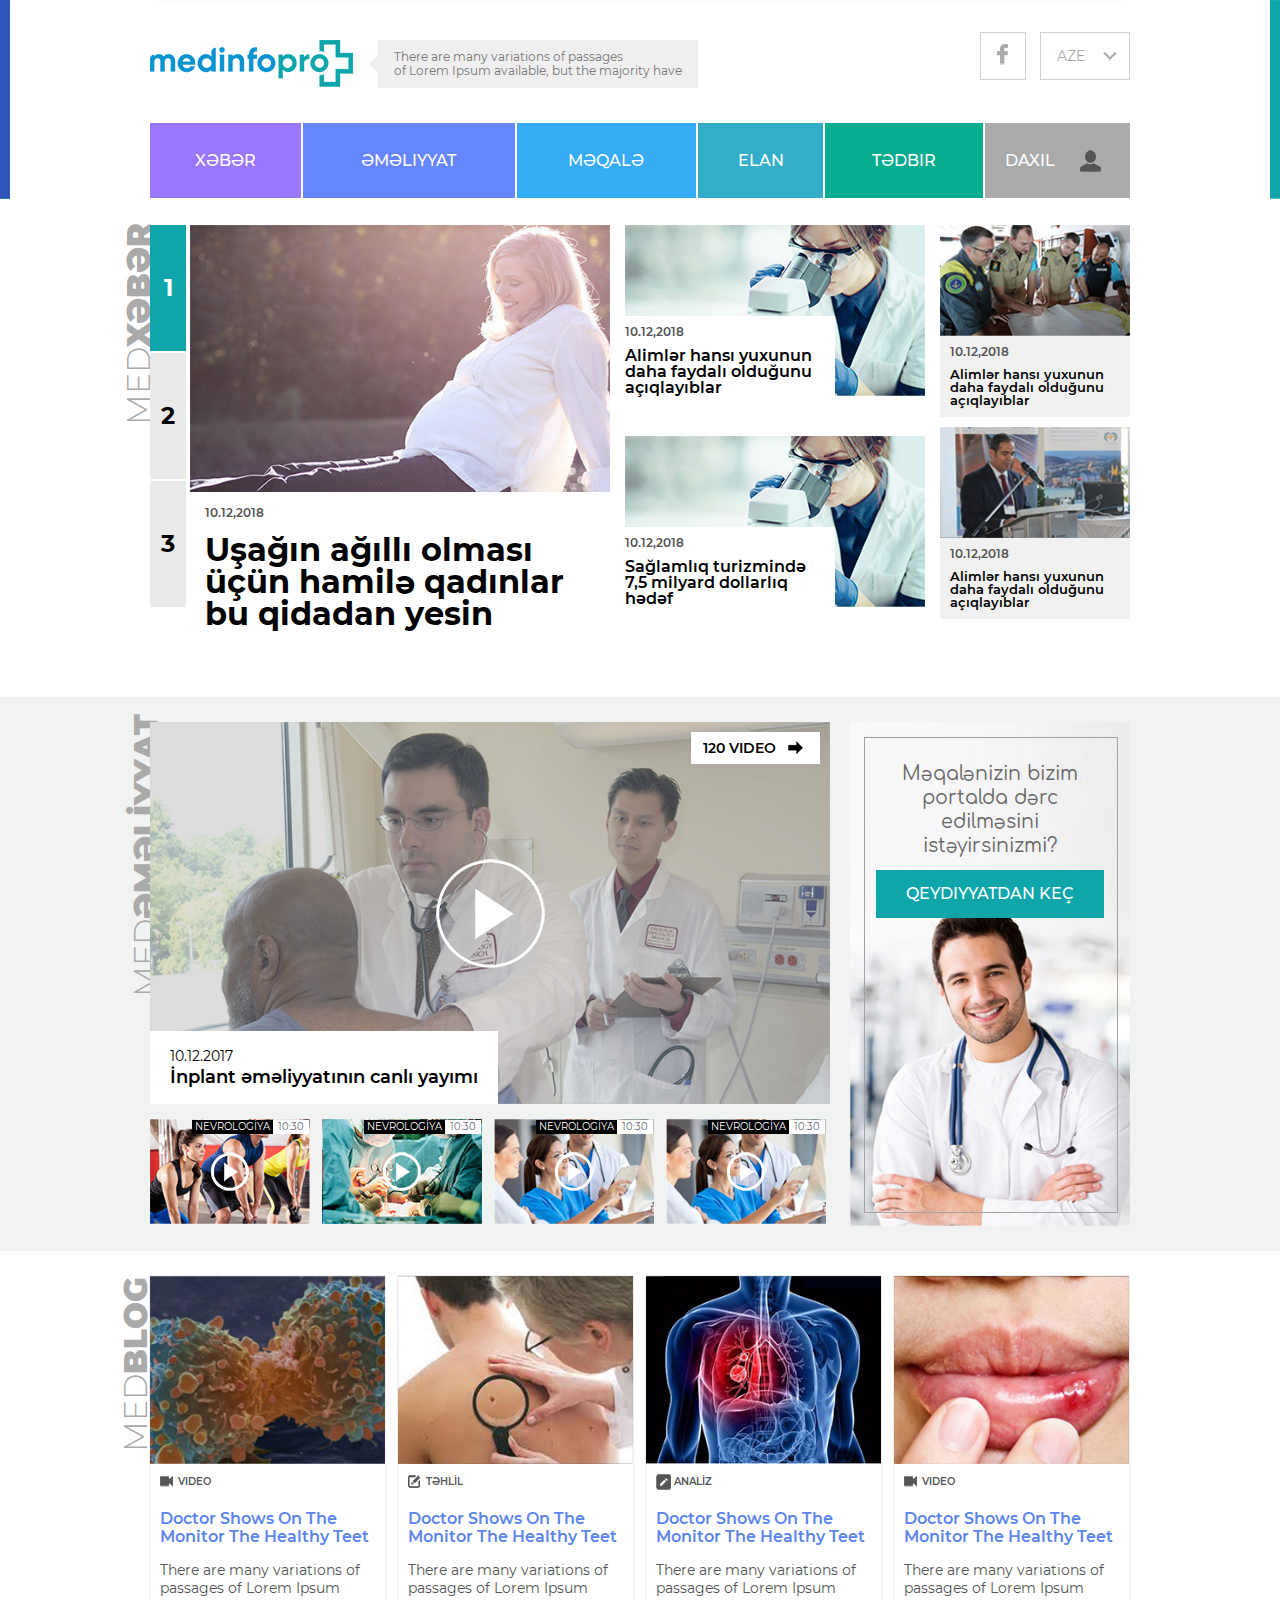
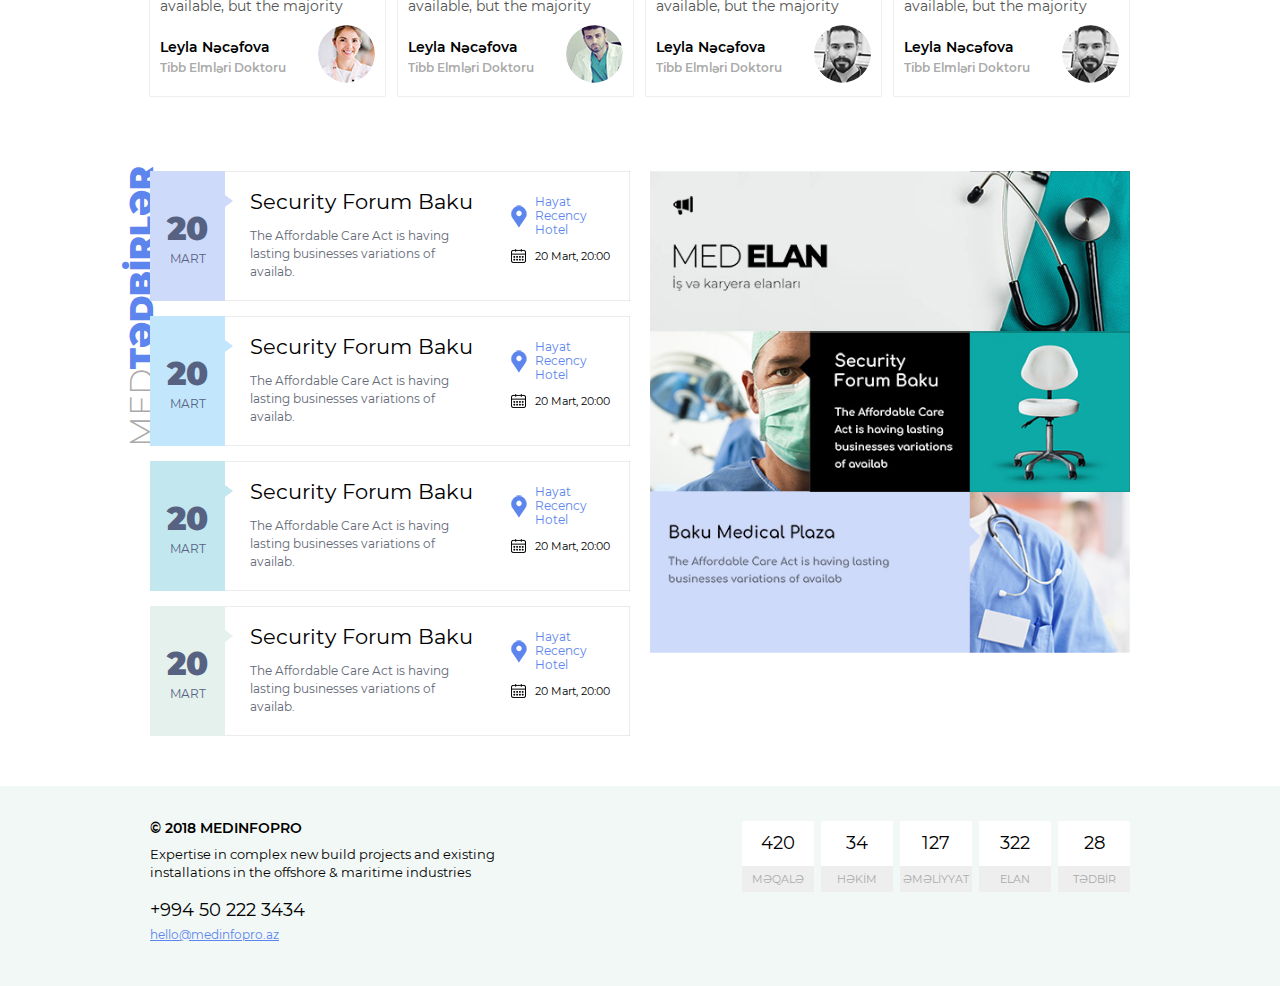
==== commit a7daa087: "Some edits" ====
--- a/index.html
+++ b/index.html
@@ -334,7 +334,7 @@
 
   <!-- INDEX EVENTS END -->
 
-  <!-- FOOTER EVENTS BEGIN -->
+  <!-- FOOTER BEGIN -->
 
     <footer id="footer">
       <div>
@@ -377,7 +377,7 @@
       </div>
     </footer>
 
-  <!-- FOOTER EVENTS END -->
+  <!-- FOOTER END -->
 
   </div>
 </div>
@@ -395,13 +395,19 @@
             <li><a href="#">Məqalə</a></li>
             <li><a href="#">Elan</a></li>
             <li><a href="#">Tədbir</a></li>
-            <li><a href="#">DAXIL OL</a></li>
+            <li><a href="#" class="sign_link">DAXIL OL</a></li>
           </ul>
         </nav>
+        <div class="social_icons">
+          <a href="#" class="youtube"><img src="img/youtube_icon.png" alt=""></a>
+          <a href="#" class="facebook"><img src="img/facebook_icon.png" alt=""></a>
+        </div>
         <div class="lang">
-          <span>AZE</span>
-          <a href="#">ENG</a>
-          <a href="#">RUS</a>
+          <select name="" id="">
+            <option value="aze">AZE</option>
+            <option value="aze">ENG</option>
+            <option value="aze">RUS</option>
+          </select>
         </div>
       </div>
     </aside>
@@ -410,7 +416,52 @@
 
 
   <!-- MODALS BEGIN -->
+
+    <div class="darkness"></div>
   
+    <div class="modal_sign">
+      <div>
+        <div class="register_form">
+          <h3>Qeydiyyat</h3>
+          <form action="simple.php">
+            <ul>
+              <li><input type="text" placeholder="Ad, soyad"></li>
+              <li>
+                <select name="" id="">
+                  <option value="0">Peşə</option>
+                  <option value="1">Lorem</option>
+                  <option value="2">Ipsum</option>
+                </select>
+              </li>
+              <li><input type="text" placeholder="Hazırki iş yeri" class="alert"></li>
+              <li><input type="text" placeholder="Əlaqə nömrəsi" class="alert"></li>
+              <li><input type="text" placeholder="Email"></li>
+              <li>
+                <button type="submit">Qeydiyyat keç</button>
+              </li>
+            </ul>
+            <div class="waring_list">
+              <p>* Phone Number is dummy text of the printing</p>
+              <p>* E-mail must variations of available, but the </p>
+              <p>* Blank is simply dummy text of the printing</p>
+            </div>
+          </form>
+        </div>
+        <div class="login_form">
+          <h3>Daxil OL</h3>
+          <form action="simple.php">
+            <ul>
+              <li><input type="text" placeholder="Ad, soyad"></li>
+              <li><input type="password" placeholder="Şifrə" class="alert"></li>
+              <li>
+                <button type="submit">Daxil ol</button>
+              </li>
+            </ul>
+          </form>
+        </div>        
+      </div>
+      <a href="#" class="close"></a>
+    </div>
 
   <!-- MODALS END -->
 
--- a/css/main.css
+++ b/css/main.css
@@ -179,6 +179,12 @@
 header#header .social_icons a {
   display: block;
   border: 1px solid #d1d1d1;
+  float: left;
+  margin: 0 0 0 10px;
+}
+
+header#header .social_icons a:first-child {
+  margin: 0;
 }
 
 nav#nav {
@@ -193,6 +199,11 @@
 nav#nav ul li {
   display: table-cell;
   border-left: 2px solid #fff;
+  vertical-align: top;
+}
+
+nav#nav ul li:last-child {
+  width: 1px;
 }
 
 nav#nav ul li:first-child {
@@ -251,6 +262,7 @@
   text-transform: uppercase;
   line-height: 75px;
   font-size: 16px;
+  font-weight: 500;
   text-align: center;
   color: #fff;
   text-decoration: none;
@@ -258,8 +270,30 @@
 }
 
 nav#nav ul li a.sign_link {
-  padding: 0 24px 0 0;
+  padding: 0 75px 0 20px;
   background: #aaaaaa url(../img/sign_icon.png) no-repeat 100% 50% !important;
+}
+
+nav#nav ul li a.user_link {
+  height: 78px;
+  color: #555;
+  background: #eaeaea !important;
+  position: relative;
+}
+
+nav#nav ul li a.user_link span {
+  display: block;
+  float: left;
+  text-align: left;
+  line-height: 21px;
+  padding: 18px 80px 0 10px;
+}
+
+nav#nav ul li a.user_link img {
+  border: 4px solid #fff;
+  position: absolute;
+  top: 12px;
+  right: 20px;
 }
 
 .vertical_topik {
@@ -966,16 +1000,32 @@
   background: #cedafa;
 }
 
+.index_events_list article:first-child .date::after {
+  border-color: transparent transparent transparent #cedafa;
+}
+
 .index_events_list article:first-child + article .date {
   background: #c2e6fc;
 }
 
+.index_events_list article:first-child + article .date::after {
+  border-color: transparent transparent transparent #c2e6fc;
+}
+
 .index_events_list article:first-child + article + article .date {
   background: #c2e7ee;
 }
 
+.index_events_list article:first-child + article + article .date::after {
+  border-color: transparent transparent transparent #c2e7ee;
+}
+
 .index_events_list article:first-child + article + article + article .date {
   background: #e5f1ed;
+}
+
+.index_events_list article:first-child + article + article + article .date::after {
+  border-color: transparent transparent transparent #e5f1ed;
 }
 
 .index_events_list article .date {
@@ -988,6 +1038,19 @@
   padding: 42px 0 0;
   text-align: center;
   color: #576282;
+}
+
+.index_events_list article .date::after {
+  content: "";
+  display: block;
+  width: 0;
+  height: 0;
+  border-style: solid;
+  border-width: 6px 0 6px 8px;
+  border-color: transparent transparent transparent #576282;
+  position: absolute;
+  top: 24px;
+  left: 100%;
 }
 
 .index_events_list article .date strong {
@@ -1155,6 +1218,2197 @@
   background: #eeeeee;
 }
 
+/* News begin */
+.news_wrapper {
+  max-width: 1180px;
+  margin: 0 auto;
+  padding: 40px 40px 60px;
+}
+
+.news_wrapper::after {
+  content: "";
+  display: block;
+  clear: both;
+}
+
+.news_wrapper aside {
+  width: 300px;
+  float: right;
+}
+
+.news_wrapper .content_side {
+  width: 770px;
+  float: left;
+}
+
+.news_list h2 {
+  padding: 0 0 15px;
+  font-size: 32px;
+  font-weight: 300;
+  color: #aaa;
+}
+
+.news_list h2 strong {
+  font-weight: 900;
+}
+
+.news_list .list {
+  display: table;
+  border-right: 1px solid #efefef;
+  border-bottom: 1px solid #efefef;
+}
+
+.news_list .list > div {
+  display: table-row;
+}
+
+.news_list .list > div article {
+  display: table-cell;
+  width: 50%;
+  padding: 18px;
+  border-left: 1px solid #efefef;
+  border-top: 1px solid #efefef;
+}
+
+.news_list .list > div article .image {
+  float: left;
+  padding: 0 18px 0 0;
+}
+
+.news_list .list > div article .image a {
+  display: block;
+}
+
+.news_list .list > div article .image a img {
+  display: block;
+  width: 128px;
+}
+
+.news_list .list > div article time {
+  display: block;
+  padding: 5px 0 10px;
+  font-size: 11px;
+  color: #aaa;
+}
+
+.news_list .list > div article h3 {
+  font-size: 15px;
+  line-height: 18px;
+  font-weight: 600;
+}
+
+.news_list .list > div article h3 a {
+  color: #000;
+  text-decoration: none;
+}
+
+.news_list .list > div article h3 a:hover {
+  text-decoration: underline;
+}
+
+.pagination {
+  padding: 20px 0 0;
+  text-align: center;
+  font-size: 0;
+}
+
+.pagination a, .pagination span {
+  display: inline-block;
+  width: 48px;
+  height: 48px;
+  margin: 0 5px;
+  border: 1px solid #efefef;
+  font-size: 14px;
+  line-height: 46px;
+  text-decoration: none;
+  color: #000;
+  vertical-align: top;
+}
+
+.pagination a.prev.unactive::before, .pagination span.prev.unactive::before {
+  opacity: 0.5;
+}
+
+.pagination a.prev::before, .pagination span.prev::before {
+  content: "";
+  display: inline-block;
+  width: 46px;
+  height: 46px;
+  background: url(../img/pagination_prev.png) no-repeat 50%;
+}
+
+.pagination a.next.unactive::before, .pagination span.next.unactive::before {
+  opacity: 0.5;
+}
+
+.pagination a.next::before, .pagination span.next::before {
+  content: "";
+  display: inline-block;
+  width: 46px;
+  height: 46px;
+  background: url(../img/pagination_next.png) no-repeat 50%;
+}
+
+.pagination a:hover, .pagination span:hover {
+  color: #fff;
+  background-color: #34aec8;
+}
+
+.pagination span {
+  color: #fff;
+  background: #aaa;
+}
+
+.aside_video {
+  padding: 0 0 30px;
+}
+
+.aside_video h2 {
+  padding: 0 0 10px;
+  font-size: 24px;
+  font-weight: 300;
+  color: #aaa;
+}
+
+.aside_video h2 strong {
+  font-weight: 900;
+}
+
+.aside_video > div {
+  background: #f2f2f2;
+}
+
+.aside_video > div .video a {
+  display: block;
+  display: block;
+  color: #fff;
+  position: relative;
+}
+
+.aside_video > div .video a:hover::after {
+  -moz-transform: scale(1.1);
+  -webkit-transform: scale(1.1);
+  transform: scale(1.1);
+}
+
+.aside_video > div .video a:hover::before {
+  opacity: 0.2;
+}
+
+.aside_video > div .video a::after {
+  content: "";
+  display: block;
+  width: 70px;
+  height: 70px;
+  background: url(../img/video_medium_play.png) no-repeat 0 0;
+  position: absolute;
+  top: 50%;
+  left: 50%;
+  margin: -35px 0 0 -35px;
+  -webkit-animation-duration: 0.3s;
+  -webkit-transition: all 0.3s ease-in-out;
+  -moz-animation-duration: 0.3s;
+  -moz-transition: all 0.3s ease-in-out;
+  animation-duration: 0.3s;
+  transition: all 0.3s ease-in-out;
+}
+
+.aside_video > div .video a::before {
+  content: "";
+  display: block;
+  width: 100%;
+  height: 100%;
+  background: #000;
+  position: absolute;
+  top: 0;
+  left: 0;
+  opacity: 0;
+  -webkit-animation-duration: 0.3s;
+  -webkit-transition: all 0.3s ease-in-out;
+  -moz-animation-duration: 0.3s;
+  -moz-transition: all 0.3s ease-in-out;
+  animation-duration: 0.3s;
+  transition: all 0.3s ease-in-out;
+}
+
+.aside_video > div .video a img {
+  display: block;
+  width: 100%;
+}
+
+.aside_video > div .video a span {
+  background: #000;
+  position: absolute;
+  top: 3px;
+  right: 3px;
+}
+
+.aside_video > div .video a span strong {
+  display: inline-block;
+  padding: 2px 3px;
+  font-size: 10px;
+  color: #fff;
+}
+
+.aside_video > div .video a span time {
+  display: inline-block;
+  font-size: 10px;
+  padding: 2px 5px;
+  color: #626875;
+  background: #fff;
+}
+
+.aside_video > div .info {
+  padding: 12px;
+}
+
+.aside_video > div .info h3 {
+  padding: 0 0 8px;
+  font-size: 15px;
+  font-weight: 600;
+}
+
+.aside_video > div .info h3 a {
+  color: #000;
+  text-decoration: none;
+}
+
+.aside_video > div .info h3 a:hover {
+  text-decoration: underline;
+}
+
+.aside_banners {
+  padding: 0 0 30px;
+}
+
+.aside_banners ul li a {
+  display: block;
+}
+
+.aside_banners ul li a img {
+  display: block;
+  width: 100%;
+}
+
+.aside_events > div {
+  height: 350px;
+  padding: 0 0 0 95px;
+  position: relative;
+  -webkit-box-shadow: inset 0px 0px 1px 0px rgba(0, 0, 0, 0.75);
+  -moz-box-shadow: inset 0px 0px 1px 0px rgba(0, 0, 0, 0.75);
+  box-shadow: inset 0px 0px 1px 0px rgba(0, 0, 0, 0.75);
+}
+
+.aside_events h2 {
+  padding: 0 0 10px;
+  font-size: 26px;
+  color: #aaaaaa;
+  font-weight: 300;
+}
+
+.aside_events h2 strong {
+  color: #5c85ee;
+  font-weight: 900;
+}
+
+.aside_events .tabs {
+  width: 75px;
+  height: 100%;
+  position: absolute;
+  top: 0;
+  left: 0;
+}
+
+.aside_events .tabs a {
+  display: block;
+  width: 100%;
+  height: 25%;
+  padding: 18px 20px;
+  border-top: 1px solid #fff;
+  color: #576282;
+  text-align: center;
+  text-decoration: none;
+  position: relative;
+}
+
+.aside_events .tabs a.active::before {
+  width: 6px;
+}
+
+.aside_events .tabs a:first-child {
+  border: none;
+}
+
+.aside_events .tabs a:first-child::before {
+  background: #cedafa;
+}
+
+.aside_events .tabs a:first-child + a::before {
+  background: #c2e6fc;
+}
+
+.aside_events .tabs a:first-child + a + a::before {
+  background: #c2e7ee;
+}
+
+.aside_events .tabs a:first-child + a + a + a::before {
+  background: #e5f1ed;
+}
+
+.aside_events .tabs a::before {
+  content: "";
+  display: block;
+  width: 100%;
+  height: 100%;
+  position: absolute;
+  top: 0;
+  left: 0;
+  background: #cedafa;
+  -webkit-animation-duration: 0.3s;
+  -webkit-transition: all 0.3s ease-in-out;
+  -moz-animation-duration: 0.3s;
+  -moz-transition: all 0.3s ease-in-out;
+  animation-duration: 0.3s;
+  transition: all 0.3s ease-in-out;
+}
+
+.aside_events .tabs a strong {
+  display: block;
+  padding: 0 0 5px;
+  font-size: 28px;
+  font-weight: 900;
+  position: relative;
+}
+
+.aside_events .tabs a span {
+  text-transform: uppercase;
+  position: relative;
+}
+
+.aside_events .slides {
+  padding: 20px 20px 0 0;
+}
+
+.aside_events .slides > div {
+  display: none;
+}
+
+.aside_events .slides > div.show_me {
+  display: block;
+}
+
+.aside_events .slides > div h3 {
+  padding: 0 0 15px;
+  font-size: 21px;
+  line-height: 28px;
+  font-weight: 500;
+}
+
+.aside_events .slides > div p {
+  padding: 0 0 45px;
+  font-size: 12px;
+  line-height: 16px;
+  color: #626875;
+}
+
+.aside_events .slides > div .location {
+  min-height: 20px;
+  margin: 0 0 12px;
+  padding: 0 0 0 24px;
+  font-size: 12px;
+  line-height: 20px;
+  color: #5c85ee;
+  background: url(../img/location_dark_icon.png) no-repeat 0 50%;
+}
+
+.aside_events .slides > div time {
+  display: block;
+  min-height: 14px;
+  padding: 0 0 0 24px;
+  font-size: 11px;
+  line-height: 14px;
+  background: url(../img/calendar_icon.png) no-repeat 0 50%;
+}
+
+.current_news {
+  position: relative;
+}
+
+.current_news header {
+  padding: 0 0 25px;
+}
+
+.current_news header time {
+  display: block;
+  padding: 0 0 15px;
+  font-size: 12px;
+  color: #555;
+}
+
+.current_news header h2 {
+  font-size: 32px;
+  line-height: 36px;
+  font-weight: bold;
+}
+
+.current_news .text {
+  overflow: hidden;
+}
+
+.current_news .text h3 {
+  padding: 0 0 30px;
+  font-size: 21px;
+  line-height: 28px;
+}
+
+.current_news .text p {
+  padding: 0 0 25px;
+  font-size: 16px;
+  line-height: 24px;
+}
+
+.current_news .text a {
+  color: #6586fe;
+}
+
+.current_news .text a:hover {
+  text-decoration: none;
+}
+
+.current_news .text .image {
+  float: right;
+  padding: 0 0 20px 20px;
+}
+
+.current_news .text .image img {
+  display: block;
+  max-width: 100%;
+}
+
+.current_news .text .image span {
+  display: block;
+  padding: 6px 20px;
+  font-size: 11px;
+  font-weight: 600;
+  background: #f2f2f2;
+}
+
+.similar_news h3 {
+  margin: 0 0 15px;
+  padding: 12px 14px 10px 14px;
+  font-size: 16px;
+  text-transform: uppercase;
+  background: #f2f2f2;
+  font-weight: 600;
+}
+
+.similar_news ul li {
+  margin: 9px 0 0;
+  border: 1px solid #ececec;
+  overflow: hidden;
+}
+
+.similar_news ul li .image {
+  float: left;
+  padding: 0 20px 0 0;
+  font-size: 0;
+}
+
+.similar_news ul li .image a {
+  display: block;
+}
+
+.similar_news ul li .image a img {
+  display: block;
+}
+
+.similar_news ul li h4 {
+  padding: 20px 0 10px;
+  font-size: 16px;
+  font-weight: bold;
+}
+
+.similar_news ul li h4 a {
+  color: #5c85ee;
+  text-decoration: none;
+}
+
+.similar_news ul li h4 a:hover {
+  text-decoration: underline;
+}
+
+.similar_news ul li time {
+  display: block;
+  padding: 0 0 5px;
+  font-size: 11px;
+  color: #555555;
+}
+
+/* News end */
+/* Blog begin */
+.blog_list {
+  padding: 25px 40px 50px;
+  max-width: 1180px;
+  margin: 0 auto;
+}
+
+.blog_list h2 {
+  padding: 0 0 15px;
+  font-size: 60px;
+  font-weight: 300;
+  color: #aaa;
+}
+
+.blog_list h2 strong {
+  font-weight: 900;
+}
+
+.blog_list .articles::after {
+  content: "";
+  display: block;
+  clear: both;
+}
+
+.blog_list .articles article {
+  width: 265px;
+  height: 480px;
+  float: left;
+  margin: 0 0 13px 13px;
+  -webkit-box-shadow: 0px 0px 1px 0px rgba(0, 0, 0, 0.4);
+  -moz-box-shadow: 0px 0px 1px 0px rgba(0, 0, 0, 0.4);
+  box-shadow: 0px 0px 1px 0px rgba(0, 0, 0, 0.4);
+  -webkit-animation-duration: 0.3s;
+  -webkit-transition: all 0.3s ease-in-out;
+  -moz-animation-duration: 0.3s;
+  -moz-transition: all 0.3s ease-in-out;
+  animation-duration: 0.3s;
+  transition: all 0.3s ease-in-out;
+}
+
+.blog_list .articles article:hover {
+  -webkit-box-shadow: 0px 0px 15px 0px rgba(0, 0, 0, 0.2);
+  -moz-box-shadow: 0px 0px 15px 0px rgba(0, 0, 0, 0.2);
+  box-shadow: 0px 0px 15px 0px rgba(0, 0, 0, 0.2);
+}
+
+.blog_list .articles article:nth-child(4n-3) {
+  margin: 0 0 13px;
+}
+
+.blog_list .articles article .image a {
+  display: block;
+}
+
+.blog_list .articles article .image a img {
+  display: block;
+  width: 100%;
+}
+
+.blog_list .articles article .info {
+  padding: 20px;
+}
+
+.blog_list .articles article .info .category {
+  min-height: 16px;
+  margin: 0 0 20px;
+}
+
+.blog_list .articles article .info .category.video {
+  background: url(../img/video_icon.png) no-repeat 0 2px;
+}
+
+.blog_list .articles article .info .category.education {
+  background: url(../img/pencil_icon.png) no-repeat 0 1px;
+}
+
+.blog_list .articles article .info .category.analiz {
+  background: url(../img/pencil_full_icon.png) no-repeat 0 0;
+}
+
+.blog_list .articles article .info .category span {
+  display: inline-block;
+  padding: 0 0 0 18px;
+  font-size: 10px;
+  line-height: 16px;
+  color: #555;
+  font-weight: 600;
+}
+
+.blog_list .articles article h2 {
+  padding: 0 0 15px;
+  font-size: 16px;
+  line-height: 18px;
+  font-weight: 600;
+}
+
+.blog_list .articles article h2 a {
+  color: #5c85ee;
+  text-decoration: none;
+}
+
+.blog_list .articles article h2 a:hover {
+  text-decoration: underline;
+}
+
+.blog_list .articles article p {
+  padding: 0 0 10px;
+  font-size: 14px;
+  line-height: 18px;
+  color: #555;
+}
+
+.blog_list .articles article .user {
+  min-height: 60px;
+  padding: 0 72px 0 0;
+  position: relative;
+  overflow: hidden;
+}
+
+.blog_list .articles article .user .avatar {
+  position: absolute;
+  top: 0;
+  right: 0;
+}
+
+.blog_list .articles article .user .avatar img {
+  display: block;
+  -moz-border-radius: 50%;
+  -webkit-border-radius: 50%;
+  -khtml-border-radius: 50%;
+  border-radius: 50%;
+}
+
+.blog_list .articles article .user h3 {
+  padding: 15px 0 5px;
+  font-size: 14px;
+  font-weight: 600;
+}
+
+.blog_list .articles article .user p {
+  font-size: 12px;
+  font-weight: 600;
+  color: #aaa;
+}
+
+.current_blog header {
+  padding: 0 0 25px;
+}
+
+.current_blog header h2 {
+  font-size: 32px;
+  line-height: 36px;
+  font-weight: bold;
+}
+
+.current_blog header .category {
+  min-height: 16px;
+  margin: 0 0 5px;
+}
+
+.current_blog header .category.video {
+  background: url(../img/video_icon.png) no-repeat 0 2px;
+}
+
+.current_blog header .category.education {
+  background: url(../img/pencil_icon.png) no-repeat 0 1px;
+}
+
+.current_blog header .category.analiz {
+  background: url(../img/pencil_full_icon.png) no-repeat 0 0;
+}
+
+.current_blog header .category span {
+  display: inline-block;
+  padding: 0 0 0 18px;
+  font-size: 10px;
+  line-height: 16px;
+  color: #555;
+  font-weight: 600;
+}
+
+.current_blog .text {
+  overflow: hidden;
+}
+
+.current_blog .text h3 {
+  padding: 0 0 30px;
+  font-size: 21px;
+  line-height: 28px;
+}
+
+.current_blog .text p {
+  padding: 0 0 25px;
+  font-size: 16px;
+  line-height: 24px;
+}
+
+.current_blog .text a {
+  color: #6586fe;
+}
+
+.current_blog .text a:hover {
+  text-decoration: none;
+}
+
+.current_blog .text .image {
+  float: right;
+  padding: 0 0 20px 20px;
+}
+
+.current_blog .text .image img {
+  display: block;
+  max-width: 100%;
+}
+
+.current_blog .text .image span {
+  display: block;
+  padding: 6px 20px;
+  font-size: 11px;
+  font-weight: 600;
+  background: #f2f2f2;
+}
+
+.text_list {
+  padding: 0 0 35px;
+}
+
+.text_list h3 {
+  margin: 0 0 12px;
+  padding: 12px 20px;
+  font-size: 15px;
+  font-weight: 600;
+  background: #f2f2f2;
+}
+
+.text_list ol {
+  counter-reset: section;
+}
+
+.text_list ol li {
+  margin: 0 0 10px;
+  padding: 16px 20px 16px 70px;
+  font-size: 16px;
+  line-height: 21px;
+  background: #e6ecfc;
+  position: relative;
+}
+
+.text_list ol li:first-child + li {
+  background: #e0f2fd;
+}
+
+.text_list ol li:first-child + li + li {
+  background: #e0f3f6;
+}
+
+.text_list ol li:first-child + li + li + li {
+  background: #f2f8f6;
+}
+
+.text_list ol li::before {
+  content: "1";
+  display: block;
+  position: absolute;
+  top: 50%;
+  left: 25px;
+  font-size: 23px;
+  margin: -15px 0 0;
+  counter-increment: section;
+  /* Инкрементирует счетчик*/
+  content: counter(section) ".";
+}
+
+.blog_user {
+  min-height: 78px;
+  padding: 18px 70px 18px 18px;
+  margin: 0 0 40px;
+  border: 1px solid #e6e6e6;
+  position: relative;
+}
+
+.blog_user .avatar {
+  position: absolute;
+  top: 10px;
+  right: 18px;
+}
+
+.blog_user strong {
+  display: block;
+  padding: 2px 0 8px;
+  font-size: 14px;
+  font-weight: 600;
+}
+
+.blog_user span {
+  display: block;
+  font-size: 12px;
+  color: #aaa;
+}
+
+.similar_blogs h3 {
+  margin: 0 0 15px;
+  padding: 12px 14px 10px 14px;
+  font-size: 16px;
+  text-transform: uppercase;
+  background: #f2f2f2;
+  font-weight: 600;
+}
+
+.similar_blogs ul li {
+  margin: 9px 0 0;
+  padding: 0 100px 0 0;
+  border: 1px solid #ececec;
+  position: relative;
+  overflow: hidden;
+}
+
+.similar_blogs ul li .image {
+  float: left;
+  padding: 0 20px 0 0;
+  font-size: 0;
+}
+
+.similar_blogs ul li .image a {
+  display: block;
+}
+
+.similar_blogs ul li .image a img {
+  display: block;
+}
+
+.similar_blogs ul li h4 {
+  padding: 18px 0 10px;
+  font-size: 16px;
+  font-weight: bold;
+}
+
+.similar_blogs ul li h4 a {
+  color: #5c85ee;
+  text-decoration: none;
+}
+
+.similar_blogs ul li h4 a:hover {
+  text-decoration: underline;
+}
+
+.similar_blogs ul li p {
+  font-size: 11px;
+  color: #555555;
+  text-transform: uppercase;
+}
+
+.similar_blogs ul li p strong {
+  font-weight: 600;
+}
+
+.similar_blogs ul li .category {
+  position: absolute;
+  top: 50%;
+  right: 20px;
+  margin: -8px 0 0;
+}
+
+.similar_blogs ul li .category.video {
+  background: url(../img/video_icon.png) no-repeat 0 2px;
+}
+
+.similar_blogs ul li .category.education {
+  background: url(../img/pencil_icon.png) no-repeat 0 1px;
+}
+
+.similar_blogs ul li .category.analiz {
+  background: url(../img/pencil_full_icon.png) no-repeat 0 0;
+}
+
+.similar_blogs ul li .category span {
+  display: inline-block;
+  padding: 0 0 0 18px;
+  font-size: 10px;
+  line-height: 16px;
+  color: #555;
+  font-weight: 600;
+}
+
+/* Blog end */
+/* Videos begin */
+.video_list {
+  max-width: 1100px;
+  padding: 40px 0 40px;
+  margin: 0 auto;
+}
+
+.video_list h2 {
+  padding: 0 0 20px;
+  font-size: 40px;
+  color: #aaa;
+  font-weight: 300;
+  text-transform: uppercase;
+}
+
+.video_list h2 strong {
+  font-weight: 900;
+  color: #6586fe;
+}
+
+.video_list .articles::after {
+  content: "";
+  display: block;
+  clear: both;
+}
+
+.video_list .articles article {
+  width: 265px;
+  height: 385px;
+  float: left;
+  margin: 0 0 20px 13px;
+  -webkit-box-shadow: 0px 0px 1px 0px rgba(0, 0, 0, 0.4);
+  -moz-box-shadow: 0px 0px 1px 0px rgba(0, 0, 0, 0.4);
+  box-shadow: 0px 0px 1px 0px rgba(0, 0, 0, 0.4);
+  -webkit-animation-duration: 0.3s;
+  -webkit-transition: all 0.3s ease-in-out;
+  -moz-animation-duration: 0.3s;
+  -moz-transition: all 0.3s ease-in-out;
+  animation-duration: 0.3s;
+  transition: all 0.3s ease-in-out;
+}
+
+.video_list .articles article:hover {
+  -webkit-box-shadow: 0px 0px 15px 0px rgba(0, 0, 0, 0.2);
+  -moz-box-shadow: 0px 0px 15px 0px rgba(0, 0, 0, 0.2);
+  box-shadow: 0px 0px 15px 0px rgba(0, 0, 0, 0.2);
+}
+
+.video_list .articles article:nth-child(4n-3) {
+  margin: 0 0 20px;
+}
+
+.video_list .articles article .video a {
+  display: block;
+  display: block;
+  color: #fff;
+  position: relative;
+}
+
+.video_list .articles article .video a:hover::after {
+  -moz-transform: scale(1.1);
+  -webkit-transform: scale(1.1);
+  transform: scale(1.1);
+}
+
+.video_list .articles article .video a:hover::before {
+  opacity: 0;
+}
+
+.video_list .articles article .video a::after {
+  content: "";
+  display: block;
+  width: 70px;
+  height: 70px;
+  background: url(../img/video_medium_play.png) no-repeat 0 0;
+  position: absolute;
+  top: 50%;
+  left: 50%;
+  margin: -35px 0 0 -35px;
+  -webkit-animation-duration: 0.3s;
+  -webkit-transition: all 0.3s ease-in-out;
+  -moz-animation-duration: 0.3s;
+  -moz-transition: all 0.3s ease-in-out;
+  animation-duration: 0.3s;
+  transition: all 0.3s ease-in-out;
+}
+
+.video_list .articles article .video a::before {
+  content: "";
+  display: block;
+  width: 100%;
+  height: 100%;
+  background: #ddd;
+  position: absolute;
+  top: 0;
+  left: 0;
+  opacity: 0.2;
+  -webkit-animation-duration: 0.3s;
+  -webkit-transition: all 0.3s ease-in-out;
+  -moz-animation-duration: 0.3s;
+  -moz-transition: all 0.3s ease-in-out;
+  animation-duration: 0.3s;
+  transition: all 0.3s ease-in-out;
+}
+
+.video_list .articles article .video a img {
+  display: block;
+  width: 100%;
+}
+
+.video_list .articles article .video a span {
+  background: #000;
+  position: absolute;
+  top: 3px;
+  right: 3px;
+}
+
+.video_list .articles article .video a span strong {
+  display: inline-block;
+  padding: 2px 3px;
+  font-size: 10px;
+  color: #fff;
+}
+
+.video_list .articles article .video a span time {
+  display: inline-block;
+  font-size: 10px;
+  padding: 2px 5px;
+  color: #626875;
+  background: #fff;
+}
+
+.video_list .articles article .info {
+  padding: 18px;
+}
+
+.video_list .articles article .info time {
+  display: block;
+  padding: 0 0 12px;
+  font-size: 11px;
+  color: #555;
+  font-weight: 500;
+  text-transform: uppercase;
+}
+
+.video_list .articles article .info h3 {
+  padding: 0 0 15px;
+  font-size: 16px;
+  line-height: 19px;
+  font-weight: 600;
+}
+
+.video_list .articles article .info h3 a {
+  color: #000;
+  text-decoration: none;
+}
+
+.video_list .articles article .info h3 a:hover {
+  text-decoration: underline;
+}
+
+.video_list .articles article .info p {
+  padding: 0 0 24px;
+  font-size: 14px;
+  line-height: 18px;
+  color: #555;
+}
+
+.video_list .articles article .info strong {
+  display: block;
+  font-size: 14px;
+}
+
+.current_video {
+  position: relative;
+}
+
+.current_video header {
+  padding: 0 0 15px;
+}
+
+.current_video header h2 {
+  font-size: 32px;
+  line-height: 36px;
+  font-weight: bold;
+}
+
+.current_video header .category {
+  min-height: 16px;
+  margin: 0 0 5px;
+}
+
+.current_video header .category.video {
+  background: url(../img/video_icon.png) no-repeat 0 2px;
+}
+
+.current_video header .category.education {
+  background: url(../img/pencil_icon.png) no-repeat 0 1px;
+}
+
+.current_video header .category.analiz {
+  background: url(../img/pencil_full_icon.png) no-repeat 0 0;
+}
+
+.current_video header .category span {
+  display: inline-block;
+  padding: 0 0 0 18px;
+  font-size: 10px;
+  line-height: 16px;
+  color: #555;
+  font-weight: 600;
+}
+
+.current_video .text {
+  overflow: hidden;
+}
+
+.current_video .text p {
+  padding: 0 0 20px;
+  font-size: 16px;
+  line-height: 24px;
+}
+
+.current_video .text a {
+  color: #6586fe;
+}
+
+.current_video .text a:hover {
+  text-decoration: none;
+}
+
+.current_video .text strong {
+  font-weight: 500;
+}
+
+.current_video .video {
+  padding: 0 0 15px;
+}
+
+.current_video .video a {
+  display: block;
+  position: relative;
+}
+
+.current_video .video a:hover::before {
+  opacity: 0;
+}
+
+.current_video .video a:hover::after {
+  -moz-transform: scale(1.1);
+  -webkit-transform: scale(1.1);
+  transform: scale(1.1);
+}
+
+.current_video .video a::before {
+  content: "";
+  display: block;
+  width: 100%;
+  height: 100%;
+  background: #aaa;
+  position: absolute;
+  top: 0;
+  left: 0;
+  opacity: 0.4;
+  -webkit-animation-duration: 0.3s;
+  -webkit-transition: all 0.3s ease-in-out;
+  -moz-animation-duration: 0.3s;
+  -moz-transition: all 0.3s ease-in-out;
+  animation-duration: 0.3s;
+  transition: all 0.3s ease-in-out;
+}
+
+.current_video .video a::after {
+  content: "";
+  display: block;
+  width: 109px;
+  height: 109px;
+  background: url(../img/video_big_play.png) no-repeat 0 0;
+  position: absolute;
+  top: 50%;
+  left: 50%;
+  margin: -54px 0 0 -54px;
+  -webkit-animation-duration: 0.3s;
+  -webkit-transition: all 0.3s ease-in-out;
+  -moz-animation-duration: 0.3s;
+  -moz-transition: all 0.3s ease-in-out;
+  animation-duration: 0.3s;
+  transition: all 0.3s ease-in-out;
+}
+
+.current_video .video a img {
+  display: block;
+  width: 100%;
+}
+
+.video_user {
+  min-height: 80px;
+  padding: 22px 20px 12px 85px;
+  background: #f2f2f2;
+  position: relative;
+}
+
+.video_user .avatar {
+  position: absolute;
+  top: 12px;
+  left: 15px;
+}
+
+.video_user .avatar img {
+  -moz-border-radius: 50%;
+  -webkit-border-radius: 50%;
+  -khtml-border-radius: 50%;
+  border-radius: 50%;
+}
+
+.video_user strong {
+  display: block;
+  padding: 0 0 6px;
+  font-size: 14px;
+  font-weight: 600;
+}
+
+.video_user span {
+  display: block;
+  font-size: 12px;
+  color: #aaaaaa;
+  font-weight: 500;
+}
+
+.aside_video_list h2 {
+  margin: 0 0 15px;
+  padding: 14px 15px 12px;
+  font-size: 16px;
+  font-weight: 500;
+  background: #f2f2f2;
+}
+
+.aside_video_list .list ul {
+  border-top: 1px solid #e6e6e6;
+}
+
+.aside_video_list .list ul li {
+  padding: 10px 15px;
+  border: 1px solid #e6e6e6;
+  border-top: none;
+  background: #fff;
+  position: relative;
+  overflow: hidden;
+  -webkit-animation-duration: 0.1s;
+  -webkit-transition: all 0.1s ease-in-out;
+  -moz-animation-duration: 0.1s;
+  -moz-transition: all 0.1s ease-in-out;
+  animation-duration: 0.1s;
+  transition: all 0.1s ease-in-out;
+}
+
+.aside_video_list .list ul li:hover {
+  background: #e6ecfc;
+}
+
+.aside_video_list .list ul li > a {
+  display: block;
+  width: 100%;
+  height: 100%;
+  position: absolute;
+  top: 0;
+  left: 0;
+}
+
+.aside_video_list .list ul li .image {
+  float: left;
+  margin: 0 10px 0 0;
+  position: relative;
+}
+
+.aside_video_list .list ul li .image img {
+  display: block;
+}
+
+.aside_video_list .list ul li .image time {
+  display: block;
+  background: #fff;
+  color: #626875;
+  font-size: 10px;
+  padding: 2px 6px;
+  position: absolute;
+  top: 3px;
+  right: 4px;
+}
+
+.aside_video_list .list ul li h3 {
+  padding: 0 0 25px;
+  font-size: 14px;
+  line-height: 16px;
+  font-weight: 500;
+}
+
+.aside_video_list .list ul li > time {
+  display: block;
+  font-size: 10px;
+  text-transform: uppercase;
+  color: #555;
+  font-weight: 500;
+  position: absolute;
+  left: 150px;
+  bottom: 10px;
+}
+
+/* Videos end */
+/* Event begin */
+.current_event header {
+  padding: 0 0 25px;
+}
+
+.current_event header h2 {
+  padding: 0 0 30px;
+  font-size: 40px;
+  color: #aaa;
+  font-weight: 300;
+}
+
+.current_event header h2 strong {
+  font-weight: 900;
+  color: #5c85ee;
+}
+
+.current_event header h3 {
+  font-size: 30px;
+  font-family: 'Comfortaa';
+  font-weight: 600;
+}
+
+.current_event .text {
+  overflow: hidden;
+}
+
+.current_event .text p {
+  padding: 0 0 20px;
+  font-size: 16px;
+  line-height: 24px;
+}
+
+.current_event .text a {
+  color: #6586fe;
+}
+
+.current_event .text a:hover {
+  text-decoration: none;
+}
+
+.current_event .text strong {
+  font-weight: 500;
+}
+
+#event_map {
+  height: 170px;
+}
+
+.event_info {
+  margin: 0 0 20px;
+  position: relative;
+}
+
+.event_info .image {
+  padding: 0 0 5px;
+  position: relative;
+}
+
+.event_info .image img {
+  display: block;
+  width: 100%;
+}
+
+.event_info .image .info {
+  height: 80px;
+  position: absolute;
+  top: 10px;
+  left: 15px;
+  display: table;
+  border-spacing: 2px 0;
+}
+
+.event_info .image .info > div {
+  display: table-row;
+}
+
+.event_info .image .info > div > div {
+  display: table-cell;
+  padding: 0 0 0 2px;
+  vertical-align: middle;
+  background: #fff;
+}
+
+.event_info .image .info > div > div .date {
+  padding: 0 20px;
+  text-align: center;
+}
+
+.event_info .image .info > div > div .date strong {
+  display: block;
+  padding: 0 0 5px;
+  font-size: 28px;
+  font-weight: 900;
+}
+
+.event_info .image .info > div > div .date span {
+  display: block;
+  text-transform: uppercase;
+}
+
+.event_info .image .info > div > div p {
+  padding: 0 18px;
+  font-size: 12px;
+  line-height: 16px;
+  font-weight: bold;
+  font-family: 'Comfortaa';
+}
+
+.event_info footer {
+  padding: 8px 12px;
+  background: #f2f2f2;
+  overflow: hidden;
+  font-family: 'Comfortaa';
+}
+
+.event_info footer .location {
+  float: left;
+}
+
+.event_info footer .location a {
+  display: inline-block;
+  min-height: 21px;
+  padding: 0 0 0 24px;
+  line-height: 21px;
+  color: #5c85ee;
+  font-weight: bold;
+  text-decoration: none;
+  background: url(../img/location_icon.png) no-repeat 0 50%;
+}
+
+.event_info footer .location a:hover {
+  text-decoration: underline;
+}
+
+.event_info footer .contact {
+  float: right;
+  font-size: 13px;
+  line-height: 21px;
+}
+
+.event_info footer .contact a {
+  color: #5c85ee;
+  text-decoration: underline;
+}
+
+.event_info footer .contact a:hover {
+  text-decoration: none;
+}
+
+.similar_events {
+  padding: 18px 0 0;
+}
+
+.similar_events h2 {
+  padding: 0 0 20px;
+  font-size: 17px;
+  font-weight: 600;
+  font-family: 'Comfortaa';
+}
+
+.similar_events .link {
+  padding: 36px 0 0;
+  text-align: center;
+  font-family: 'Comfortaa';
+}
+
+.similar_events .link a {
+  display: block;
+  padding: 12px 20px;
+  border: 1px solid #d9e4ea;
+  font-size: 13px;
+  color: #5c6a72;
+  text-decoration: none;
+  background: #eaf1f5;
+}
+
+.similar_events .link a:hover {
+  opacity: 0.9;
+}
+
+.similar_events .list article {
+  min-height: 120px;
+  margin: 15px 0 0;
+  padding: 20px 190px 20px 100px;
+  position: relative;
+  -webkit-box-shadow: inset 0px 0px 1px 0px rgba(0, 0, 0, 0.75);
+  -moz-box-shadow: inset 0px 0px 1px 0px rgba(0, 0, 0, 0.75);
+  box-shadow: inset 0px 0px 1px 0px rgba(0, 0, 0, 0.75);
+}
+
+.similar_events .list article:first-child {
+  margin: 0;
+}
+
+.similar_events .list article:first-child .date {
+  background: #cedafa;
+}
+
+.similar_events .list article:first-child .date::after {
+  border-color: transparent transparent transparent #cedafa;
+}
+
+.similar_events .list article:first-child + article .date {
+  background: #c2e6fc;
+}
+
+.similar_events .list article:first-child + article .date::after {
+  border-color: transparent transparent transparent #c2e6fc;
+}
+
+.similar_events .list article:first-child + article + article .date {
+  background: #c2e7ee;
+}
+
+.similar_events .list article:first-child + article + article .date::after {
+  border-color: transparent transparent transparent #c2e7ee;
+}
+
+.similar_events .list article:first-child + article + article + article .date {
+  background: #e5f1ed;
+}
+
+.similar_events .list article:first-child + article + article + article .date::after {
+  border-color: transparent transparent transparent #e5f1ed;
+}
+
+.similar_events .list article .date {
+  width: 75px;
+  height: 100%;
+  background: #cedafa;
+  position: absolute;
+  top: 0;
+  left: 0;
+  padding: 36px 0 0;
+  text-align: center;
+  color: #576282;
+}
+
+.similar_events .list article .date::after {
+  content: "";
+  display: block;
+  width: 0;
+  height: 0;
+  border-style: solid;
+  border-width: 6px 0 6px 8px;
+  border-color: transparent transparent transparent #576282;
+  position: absolute;
+  top: 24px;
+  left: 100%;
+}
+
+.similar_events .list article .date strong {
+  display: block;
+  padding: 0 0 8px;
+  font-size: 32px;
+  font-weight: 900;
+}
+
+.similar_events .list article .date span {
+  text-transform: uppercase;
+}
+
+.similar_events .list article .inset h2 {
+  padding: 0 0 15px;
+  font-size: 21px;
+}
+
+.similar_events .list article .inset h2 a {
+  color: #000;
+  text-decoration: none;
+}
+
+.similar_events .list article .inset h2 a:hover {
+  text-decoration: underline;
+}
+
+.similar_events .list article .inset p {
+  font-size: 12px;
+  line-height: 18px;
+  color: #626875;
+}
+
+.similar_events .list article .info {
+  position: absolute;
+  top: 28px;
+  right: 20px;
+  font-family: 'Comfortaa';
+}
+
+.similar_events .list article .info .location {
+  min-height: 21px;
+  margin: 0 0 12px;
+  padding: 0 0 0 24px;
+  font-size: 12px;
+  line-height: 21px;
+  color: #5c85ee;
+  background: url(../img/location_icon.png) no-repeat 0 50%;
+}
+
+.similar_events .list article .info .location br {
+  display: none;
+}
+
+.similar_events .list article .info time {
+  display: block;
+  min-height: 14px;
+  padding: 0 0 0 24px;
+  font-size: 11px;
+  line-height: 14px;
+  font-weight: 600;
+  background: url(../img/calendar_icon.png) no-repeat 0 50%;
+}
+
+/* Event end */
+/* Announcement begin */
+.announcement_list h2 {
+  padding: 0 0 25px;
+  font-size: 40px;
+  color: #aaaaaa;
+  font-weight: 300;
+}
+
+.announcement_list h2 strong {
+  font-weight: 900;
+  color: #34aec8;
+}
+
+.announcement_list .list::after {
+  content: "";
+  display: block;
+  clear: both;
+}
+
+.announcement_list .list ul li {
+  margin: 0 0 15px;
+  padding: 0 200px 0 0;
+  position: relative;
+  overflow: hidden;
+  -webkit-box-shadow: 0px 0px 1px 0px rgba(0, 0, 0, 0.4);
+  -moz-box-shadow: 0px 0px 1px 0px rgba(0, 0, 0, 0.4);
+  box-shadow: 0px 0px 1px 0px rgba(0, 0, 0, 0.4);
+  -webkit-animation-duration: 0.3s;
+  -webkit-transition: all 0.3s ease-in-out;
+  -moz-animation-duration: 0.3s;
+  -moz-transition: all 0.3s ease-in-out;
+  animation-duration: 0.3s;
+  transition: all 0.3s ease-in-out;
+}
+
+.announcement_list .list ul li:hover {
+  -webkit-box-shadow: 0px 0px 15px 0px rgba(0, 0, 0, 0.2);
+  -moz-box-shadow: 0px 0px 15px 0px rgba(0, 0, 0, 0.2);
+  box-shadow: 0px 0px 15px 0px rgba(0, 0, 0, 0.2);
+}
+
+.announcement_list .list ul li .image {
+  float: left;
+  padding: 0 24px 0 0;
+}
+
+.announcement_list .list ul li .image a {
+  display: block;
+}
+
+.announcement_list .list ul li .image a img {
+  display: block;
+}
+
+.announcement_list .list ul li .inset {
+  padding: 24px 0 0;
+  font-family: 'Comfortaa';
+}
+
+.announcement_list .list ul li .inset h3 {
+  padding: 0 0 10px;
+  font-size: 18px;
+  line-height: 23px;
+}
+
+.announcement_list .list ul li .inset h3 a {
+  color: #000;
+  text-decoration: none;
+}
+
+.announcement_list .list ul li .inset h3 a:hover {
+  text-decoration: underline;
+}
+
+.announcement_list .list ul li .inset p {
+  font-size: 12px;
+  line-height: 17px;
+  font-weight: 600;
+  color: #626875;
+}
+
+.announcement_list .list ul li .info {
+  font-size: 13px;
+  font-family: 'Comfortaa';
+  position: absolute;
+  top: 50%;
+  right: 20px;
+  margin: -24px 0 0;
+}
+
+.announcement_list .list ul li .info .phone {
+  min-height: 14px;
+  padding: 0 0 0 24px;
+  margin: 0 0 10px;
+  line-height: 14px;
+  background: url(../img/phone_icon.png) no-repeat 0 0;
+}
+
+.announcement_list .list ul li .info .date {
+  min-height: 14px;
+  padding: 0 0 0 24px;
+  line-height: 14px;
+  background: url(../img/calendar_icon.png) no-repeat 0 50%;
+}
+
+.current_announcement header {
+  padding: 0 0 20px;
+}
+
+.current_announcement header h2 {
+  padding: 0 0 25px;
+  font-size: 40px;
+  color: #aaaaaa;
+  font-weight: 300;
+}
+
+.current_announcement header h2 strong {
+  font-weight: 900;
+  color: #34aec8;
+}
+
+.current_announcement header h3 {
+  font-size: 32px;
+  font-weight: 600;
+}
+
+.current_announcement .text {
+  overflow: hidden;
+}
+
+.current_announcement .text p {
+  padding: 0 0 20px;
+  font-size: 16px;
+  line-height: 24px;
+}
+
+.current_announcement .text a {
+  color: #6586fe;
+}
+
+.current_announcement .text a:hover {
+  text-decoration: none;
+}
+
+.current_announcement .text strong {
+  font-weight: 500;
+}
+
+.current_announcement .text .info {
+  float: right;
+  padding: 20px;
+  margin: 0 0 20px 20px;
+  font-size: 13px;
+  font-family: 'Comfortaa';
+  background: #eef2fd;
+}
+
+.current_announcement .text .info .phone {
+  min-height: 14px;
+  padding: 0 0 0 24px;
+  margin: 0 0 12px;
+  font-size: 18px;
+  font-weight: 600;
+  line-height: 14px;
+  background: url(../img/phone_icon.png) no-repeat 0 0;
+}
+
+.current_announcement .text .info .date {
+  min-height: 14px;
+  padding: 0 0 0 24px;
+  line-height: 14px;
+  background: url(../img/calendar_icon.png) no-repeat 0 50%;
+}
+
+.current_announcement .text .info .email {
+  min-height: 14px;
+  padding: 0 0 0 24px;
+  margin: 0 0 12px;
+  line-height: 14px;
+  background: url(../img/letter_icon.png) no-repeat 0 50%;
+}
+
+.current_announcement .image {
+  padding: 0 0 30px;
+}
+
+.current_announcement .image img {
+  display: block;
+  width: 100%;
+}
+
+/* Announcement end */
+/* Articles begin */
+.articles_wrapper {
+  max-width: 1180px;
+  margin: 0 auto;
+  padding: 40px 40px 60px;
+}
+
+.articles_wrapper::after {
+  content: "";
+  display: block;
+  clear: both;
+}
+
+.articles_wrapper aside {
+  width: 300px;
+  float: right;
+}
+
+.articles_wrapper .content_side {
+  width: 770px;
+  float: left;
+}
+
+.articles_list header {
+  padding: 0 0 20px;
+}
+
+.articles_list header::after {
+  content: "";
+  display: block;
+  clear: both;
+}
+
+.articles_list header h2 {
+  float: left;
+  font-size: 26px;
+}
+
+.articles_list header .add {
+  float: right;
+}
+
+.articles_list header .add a {
+  display: block;
+  height: 40px;
+  padding: 0 95px;
+  border: 1px solid #d1dee6;
+  font-size: 13px;
+  line-height: 38px;
+  text-decoration: none;
+  color: #5c6a72;
+  background: #eaf1f5;
+}
+
+.articles_list header .add a:hover {
+  background: #cce4f1;
+}
+
+.articles_list .table > div {
+  display: table;
+  width: 100%;
+  border-top: 1px solid #eaeaea;
+  border-right: 1px solid #eaeaea;
+  font-family: 'Comfortaa';
+  font-size: 15px;
+}
+
+.articles_list .table > div > div {
+  display: table-row;
+}
+
+.articles_list .table > div > div:hover {
+  position: relative;
+  z-index: 999;
+  -webkit-box-shadow: 0px 0px 15px 0px rgba(0, 0, 0, 0.2);
+  -moz-box-shadow: 0px 0px 15px 0px rgba(0, 0, 0, 0.2);
+  box-shadow: 0px 0px 15px 0px rgba(0, 0, 0, 0.2);
+}
+
+.articles_list .table > div > div:hover .informer {
+  display: none;
+}
+
+.articles_list .table > div > div:hover .edit {
+  display: block;
+}
+
+.articles_list .table > div > div > div {
+  display: table-cell;
+  width: calc(100% - 45px);
+  padding: 10px 16px;
+  border-left: 1px solid #eaeaea;
+  border-bottom: 1px solid #eaeaea;
+  font-weight: 600;
+  height: 100%;
+  vertical-align: middle;
+}
+
+.articles_list .table > div > div > div:first-child {
+  width: 45px;
+  color: #aaaaaa;
+}
+
+.articles_list .table > div > div > div p {
+  display: inline-block;
+}
+
+.articles_list .table > div > div > div .informer.pending em {
+  color: #7f6540;
+  background: #f4d4a6;
+}
+
+.articles_list .table > div > div > div .informer.decline em {
+  color: #772929;
+  background: #f0aeae;
+}
+
+.articles_list .table > div > div > div .informer.confirmed em {
+  color: #1f3c37;
+  background: #cee1de;
+}
+
+.articles_list .table > div > div > div .informer em {
+  display: block;
+  width: 110px;
+  height: 40px;
+  font-size: 14px;
+  line-height: 40px;
+  text-align: center;
+}
+
+.articles_list .table > div > div > div .edit {
+  display: none;
+  text-align: right;
+  font-size: 0;
+}
+
+.articles_list .table > div > div > div .edit a {
+  display: inline-block;
+  width: 40px;
+  height: 40px;
+  background: #e6e6e6 url(../img/edit_icon.png) no-repeat 50%;
+  -moz-border-radius: 6px;
+  -webkit-border-radius: 6px;
+  -khtml-border-radius: 6px;
+  border-radius: 6px;
+}
+
+.articles_list .table > div > div > div .edit a:hover {
+  background: #34aec8 url(../img/edit_white_icon.png) no-repeat 50%;
+}
+
+.inset_table {
+  display: table;
+  width: 100%;
+  min-height: 40px;
+}
+
+.inset_table > div {
+  display: table-row;
+}
+
+.inset_table > div > div {
+  display: table-cell;
+  vertical-align: middle;
+}
+
+.inset_table > div > div:last-child {
+  width: 110px;
+}
+
+.articles_nav {
+  border: 1px solid #ececec;
+}
+
+.articles_nav select {
+  display: none;
+  width: 100%;
+  height: 46px;
+  padding: 0 20px;
+  border: none;
+  border-left: 10px solid #cedafa;
+  font-size: 15px;
+  font-family: 'Montserrat';
+  font-weight: 500;
+  -webkit-appearance: none;
+  -moz-appearance: none;
+  appearance: none;
+  background: #fff url(../img/select_pt.png) no-repeat 100% 50%;
+  cursor: pointer;
+  -moz-border-radius: 0;
+  -webkit-border-radius: 0;
+  -khtml-border-radius: 0;
+  border-radius: 0;
+}
+
+.articles_nav select:focus {
+  border-color: #47add9;
+}
+
+.articles_nav ul li {
+  margin: 1px 0 0;
+}
+
+.articles_nav ul li:first-child {
+  margin: 0;
+}
+
+.articles_nav ul li:first-child a::before {
+  background: #cedafa;
+}
+
+.articles_nav ul li:first-child + li a::before {
+  background: #c2e6fc;
+}
+
+.articles_nav ul li:first-child + li + li a::before {
+  background: #c2e7ee;
+}
+
+.articles_nav ul li:first-child + li + li + li a::before {
+  background: #e5f1ed;
+}
+
+.articles_nav ul li a {
+  display: block;
+  padding: 15px 30px;
+  color: #000;
+  font-size: 16px;
+  font-weight: 500;
+  text-decoration: none;
+  position: relative;
+}
+
+.articles_nav ul li a.active::before, .articles_nav ul li a:hover::before {
+  width: 100%;
+}
+
+.articles_nav ul li a::before {
+  content: "";
+  display: block;
+  width: 10px;
+  height: 100%;
+  background: #cedafa;
+  position: absolute;
+  top: 0;
+  left: 0;
+  -webkit-animation-duration: 0.3s;
+  -webkit-transition: all 0.3s ease-in-out;
+  -moz-animation-duration: 0.3s;
+  -moz-transition: all 0.3s ease-in-out;
+  animation-duration: 0.3s;
+  transition: all 0.3s ease-in-out;
+}
+
+.articles_nav ul li a span {
+  position: relative;
+}
+
+.articles_nav ul li a em {
+  font-size: 14px;
+  position: absolute;
+  top: 15px;
+  right: 10px;
+  font-weight: 500;
+}
+
+.articles_nav ul li a em strong {
+  font-weight: 600;
+}
+
+.new_article h2 {
+  padding: 0 0 25px;
+  font-size: 26px;
+  font-weight: 500;
+}
+
+.new_article .form ul li {
+  padding: 0 0 15px;
+}
+
+.new_article .form ul li span {
+  display: block;
+  padding: 0 0 10px;
+  font-size: 16px;
+  font-weight: 500;
+}
+
+.new_article .form ul li input[type=text] {
+  display: block;
+  width: 100%;
+  height: 50px;
+  padding: 0 12px;
+  border: 1px solid #d2dfe7;
+  font-size: 16px;
+  font-weight: 500;
+  font-family: 'Montserrat';
+}
+
+.new_article .form ul li input[type=text]:focus {
+  border-color: #47add9;
+}
+
+.new_article .form ul li textarea {
+  display: block;
+  width: 100%;
+  height: 520px;
+  padding: 8px 12px;
+  border: 1px solid #d2dfe7;
+  font-size: 16px;
+  font-weight: 500;
+  font-family: 'Montserrat';
+}
+
+.new_article .form ul li textarea:focus {
+  border-color: #47add9;
+}
+
+.new_article .form ul li button {
+  display: block;
+  width: 100%;
+  height: 50px;
+  border: 1px solid #d2dfe7;
+  font-size: 16px;
+  color: #5c6a72;
+  font-family: 'Comfortaa';
+  background: #eaf1f5;
+  cursor: pointer;
+}
+
+.new_article .form ul li button:hover {
+  opacity: 0.9;
+}
+
+.file_select label {
+  display: block;
+  width: 100%;
+  height: 50px;
+  border-color: 1px solid #dadada;
+  background: #eeeeee;
+  cursor: pointer;
+}
+
+.file_select label:hover {
+  opacity: 0.9;
+}
+
+.file_select label input {
+  display: none;
+}
+
+.file_select label em {
+  display: block;
+  width: 100%;
+  height: 48px;
+  text-align: center;
+  line-height: 48px;
+  font-size: 16px;
+  color: #6c6c6c;
+  font-family: 'Comfortaa';
+}
+
+/* Articles end */
 .toggler {
   display: none;
   width: 48px;
@@ -1301,66 +3555,407 @@
 }
 
 aside#aside_block .lang {
-  width: 100%;
-  text-align: center;
-  font-size: 0;
-}
-
-aside#aside_block .lang a, aside#aside_block .lang span {
-  display: inline-block;
-  width: 36px;
-  height: 36px;
-  margin: 0 5px;
-  font-size: 13px;
-  line-height: 32px;
+  float: left;
+  margin: 0 0 0;
+  position: relative;
+}
+
+aside#aside_block .lang select {
+  display: block;
+  width: 90px;
+  height: 48px;
+  padding: 0 16px;
+  border: 1px solid #d1d1d1;
+  font-size: 15px;
+  color: #aaa;
+  font-family: 'Montserrat';
+  -webkit-appearance: none;
+  -moz-appearance: none;
+  appearance: none;
+  cursor: pointer;
+  background: url(../img/select_pt.png) no-repeat 100% 50%;
+  -moz-border-radius: 0;
+  -webkit-border-radius: 0;
+  -khtml-border-radius: 0;
+  border-radius: 0;
+}
+
+aside#aside_block .social_icons {
+  float: left;
+  padding: 0 14px 0 10px;
+}
+
+aside#aside_block .social_icons a {
+  display: block;
+  float: left;
+  margin: 0 0 0 10px;
+  border: 1px solid #d1d1d1;
+}
+
+aside#aside_block .social_icons a:first-child {
+  margin: 0;
+}
+
+nav.mobile_nav {
+  overflow-y: auto;
+}
+
+nav.mobile_nav ul li {
+  padding: 0 0 1px;
+}
+
+nav.mobile_nav ul li:first-child a {
+  background: #9978fd;
+}
+
+nav.mobile_nav ul li:first-child + li a {
+  background: #6586fe;
+}
+
+nav.mobile_nav ul li:first-child + li + li a {
+  background: #35acf5;
+}
+
+nav.mobile_nav ul li:first-child + li + li + li a {
+  background: #34aec8;
+}
+
+nav.mobile_nav ul li:first-child + li + li + li + li a {
+  background: #07ad90;
+}
+
+nav.mobile_nav ul li:first-child + li + li + li + li + li a {
+  background: #aaaaaa;
+}
+
+nav.mobile_nav ul li a {
+  display: block;
+  padding: 18px 24px;
+  font-size: 16px;
+  font-weight: 600;
   color: #fff;
   text-decoration: none;
-  background: #0ea6aa;
+  text-transform: uppercase;
+  background: #9978fd;
+}
+
+nav.mobile_nav ul li a.user_link {
+  position: relative;
+}
+
+nav.mobile_nav ul li a.user_link br {
+  display: none;
+}
+
+nav.mobile_nav ul li a.user_link img {
+  position: absolute;
+  top: 3px;
+  right: 3px;
+}
+
+/* Modal begin */
+.darkness {
+  width: 100%;
+  height: 100%;
+  position: fixed;
+  top: 0;
+  left: 0;
+  background: #000;
+  opacity: 0;
+  visibility: hidden;
+  z-index: 2;
+  -webkit-animation-duration: 0.9s;
+  -webkit-transition: all 0.9s ease-in-out;
+  -moz-animation-duration: 0.9s;
+  -moz-transition: all 0.9s ease-in-out;
+  animation-duration: 0.9s;
+  transition: all 0.9s ease-in-out;
+}
+
+.darkness.show_me {
+  visibility: visible;
+  opacity: 0.3;
+}
+
+.modal_sign {
+  width: 1000px;
+  height: auto;
+  padding: 0;
+  background: #fff;
+  position: fixed;
+  top: -600px;
+  left: 50%;
+  margin: 0 0 0 -500px;
+  z-index: 2;
+  -webkit-box-shadow: 0px 0px 25px 0px rgba(0, 0, 0, 0.4);
+  -moz-box-shadow: 0px 0px 25px 0px rgba(0, 0, 0, 0.4);
+  box-shadow: 0px 0px 25px 0px rgba(0, 0, 0, 0.4);
+  -moz-border-radius: 20px;
+  -webkit-border-radius: 20px;
+  -khtml-border-radius: 20px;
+  border-radius: 20px;
+  -webkit-animation-duration: 0.6s;
+  -webkit-transition: all 0.6s ease-in-out;
+  -moz-animation-duration: 0.6s;
+  -moz-transition: all 0.6s ease-in-out;
+  animation-duration: 0.6s;
+  transition: all 0.6s ease-in-out;
+}
+
+.modal_sign::after {
+  content: "";
+  display: block;
+  clear: both;
+}
+
+.modal_sign a.close {
+  display: block;
+  width: 60px;
+  height: 60px;
+  background: #555;
+  position: absolute;
+  top: -30px;
+  right: -30px;
   -moz-border-radius: 50%;
   -webkit-border-radius: 50%;
   -khtml-border-radius: 50%;
   border-radius: 50%;
 }
 
-aside#aside_block .lang span {
-  background: #aaa;
-}
-
-.mobile_nav ul li {
-  padding: 0 0 1px;
-}
-
-.mobile_nav ul li:first-child a {
-  background: #9978fd;
-}
-
-.mobile_nav ul li:first-child + li a {
-  background: #6586fe;
-}
-
-.mobile_nav ul li:first-child + li + li a {
-  background: #35acf5;
-}
-
-.mobile_nav ul li:first-child + li + li + li a {
-  background: #34aec8;
-}
-
-.mobile_nav ul li:first-child + li + li + li + li a {
-  background: #07ad90;
-}
-
-.mobile_nav ul li:first-child + li + li + li + li + li a {
-  background: #aaaaaa;
-}
-
-.mobile_nav ul li a {
-  display: block;
-  padding: 18px 24px;
-  font-size: 16px;
-  font-weight: 600;
+.modal_sign a.close::before {
+  content: "";
+  display: block;
+  width: 40px;
+  height: 2px;
+  background: #fff;
+  position: absolute;
+  top: 50%;
+  left: 10px;
+  margin: -1px 0 0;
+  -moz-transform: rotate(45deg);
+  /* Для Firefox */
+  -ms-transform: rotate(45deg);
+  /* Для IE */
+  -webkit-transform: rotate(45deg);
+  /* Для Safari, Chrome, iOS */
+  -o-transform: rotate(45deg);
+  /* Для Opera */
+  transform: rotate(45deg);
+}
+
+.modal_sign a.close::after {
+  content: "";
+  display: block;
+  width: 40px;
+  height: 2px;
+  background: #fff;
+  position: absolute;
+  top: 50%;
+  left: 10px;
+  margin: -1px 0 0;
+  -moz-transform: rotate(-45deg);
+  /* Для Firefox */
+  -ms-transform: rotate(-45deg);
+  /* Для IE */
+  -webkit-transform: rotate(-45deg);
+  /* Для Safari, Chrome, iOS */
+  -o-transform: rotate(-45deg);
+  /* Для Opera */
+  transform: rotate(-45deg);
+}
+
+.modal_sign > div {
+  overflow-y: auto;
+  -moz-border-radius: 20px;
+  -webkit-border-radius: 20px;
+  -khtml-border-radius: 20px;
+  border-radius: 20px;
+}
+
+.register_form {
+  width: 50%;
+  float: left;
+  padding: 55px 90px;
+  border-right: 2px solid #e6e6e6;
+  background: #f0f0f0;
+  -moz-border-radius: 20px 0 0 20px;
+  -webkit-border-radius: 20px 0 0 20px;
+  -khtml-border-radius: 20px 0 0 20px;
+  border-radius: 20px 0 0 20px;
+}
+
+.register_form h3 {
+  padding: 0 0 30px;
+  font-size: 21px;
+  font-weight: 600;
+}
+
+.register_form form ul li {
+  padding: 0 0 10px;
+}
+
+.register_form form ul li:last-child {
+  padding: 0;
+}
+
+.register_form form ul li input {
+  display: block;
+  width: 100%;
+  height: 50px;
+  padding: 0 20px;
+  border: 1px solid #d3dfe6;
+  font-size: 15px;
+  font-family: 'Montserrat';
+}
+
+.register_form form ul li input:focus {
+  border-color: #47add9;
+}
+
+.register_form form ul li input.alert {
+  border-color: #ce1231;
+  color: #ce1231;
+}
+
+.register_form form ul li select {
+  display: block;
+  width: 100%;
+  height: 50px;
+  padding: 0 20px;
+  border: 1px solid #d3dfe6;
+  font-size: 15px;
+  font-family: 'Montserrat';
+  -webkit-appearance: none;
+  -moz-appearance: none;
+  appearance: none;
+  background: #fff url(../img/select_pt.png) no-repeat 100% 50%;
+  cursor: pointer;
+  -moz-border-radius: 0;
+  -webkit-border-radius: 0;
+  -khtml-border-radius: 0;
+  border-radius: 0;
+}
+
+.register_form form ul li select:focus {
+  border-color: #47add9;
+}
+
+.register_form form ul li select.alert {
+  border-color: #ce1231;
+  color: #ce1231;
+}
+
+.register_form form ul li button {
+  display: block;
+  width: 100%;
+  height: 50px;
+  padding: 0 20px;
+  display: block;
+  border: 1px solid #088ac3;
+  font-size: 15px;
   color: #fff;
-  text-decoration: none;
-  text-transform: uppercase;
-  background: #9978fd;
-}
+  font-family: 'Montserrat';
+  background: #0994d1;
+  cursor: pointer;
+}
+
+.register_form form ul li button:hover {
+  opacity: 0.9;
+}
+
+.waring_list {
+  padding: 15px 0 0;
+}
+
+.waring_list p {
+  padding: 0 0 5px;
+  font-size: 13px;
+  color: #ce1231;
+  font-style: italic;
+}
+
+.login_form {
+  width: 50%;
+  float: right;
+  padding: 55px 90px;
+  -moz-border-radius: 20px 0 0 20px;
+  -webkit-border-radius: 20px 0 0 20px;
+  -khtml-border-radius: 20px 0 0 20px;
+  border-radius: 20px 0 0 20px;
+}
+
+.login_form h3 {
+  padding: 0 0 30px;
+  font-size: 21px;
+  font-weight: 600;
+}
+
+.login_form form ul li {
+  padding: 0 0 10px;
+}
+
+.login_form form ul li:last-child {
+  padding: 0;
+}
+
+.login_form form ul li input {
+  display: block;
+  width: 100%;
+  height: 50px;
+  padding: 0 20px;
+  border: 1px solid #d3dfe6;
+  font-size: 15px;
+  font-family: 'Montserrat';
+}
+
+.login_form form ul li input:focus {
+  border-color: #47add9;
+}
+
+.login_form form ul li input.alert {
+  border-color: #ce1231;
+  color: #ce1231;
+}
+
+.login_form form ul li select {
+  display: block;
+  width: 100%;
+  height: 50px;
+  padding: 0 20px;
+  border: 1px solid #d3dfe6;
+  font-size: 15px;
+  font-family: 'Montserrat';
+  -webkit-appearance: none;
+  -moz-appearance: none;
+  appearance: none;
+  background: #fff url(../img/select_pt.png) no-repeat 100% 50%;
+  cursor: pointer;
+  -moz-border-radius: 0;
+  -webkit-border-radius: 0;
+  -khtml-border-radius: 0;
+  border-radius: 0;
+}
+
+.login_form form ul li select:focus {
+  border-color: #47add9;
+}
+
+.login_form form ul li button {
+  display: block;
+  width: 100%;
+  height: 50px;
+  padding: 0 20px;
+  display: block;
+  border: 1px solid #088ac3;
+  font-size: 15px;
+  color: #fff;
+  font-family: 'Montserrat';
+  background: #0994d1;
+  cursor: pointer;
+}
+
+.login_form form ul li button:hover {
+  opacity: 0.9;
+}
+
+/* Modal end */
--- a/css/responsive.css
+++ b/css/responsive.css
@@ -224,6 +224,277 @@
     display: none;
   }
   /* Footer end */
+  /* News begin */
+  .news_wrapper {
+    width: 100%;
+    padding: 20px 0 30px;
+  }
+  .news_wrapper .content_side {
+    width: 100%;
+  }
+  .news_wrapper aside {
+    display: none;
+  }
+  .news_list h2 {
+    padding: 0 10px 15px;
+  }
+  .news_list .list {
+    display: block;
+    border-right: none;
+  }
+  .news_list .list > div {
+    display: block;
+  }
+  .news_list .list > div article {
+    display: block;
+    width: 100%;
+    padding: 12px 10px;
+    overflow: hidden;
+    border-left: none;
+  }
+  .current_news {
+    padding: 0 10px;
+  }
+  .current_news .text .image {
+    float: none;
+    padding: 0 0 20px;
+  }
+  .current_news .text .image img {
+    width: 100%;
+  }
+  .similar_news {
+    display: none;
+  }
+  .pagination a, .pagination span {
+    width: 32px;
+    height: 32px;
+    line-height: 30px;
+    margin: 0 0px;
+  }
+  .pagination a.prev::before, .pagination span.prev::before {
+    width: 30px;
+    height: 30px;
+  }
+  .pagination a.next::before, .pagination span.next::before {
+    width: 30px;
+    height: 30px;
+  }
+  /* News end */
+  /* Blog begin */
+  .current_blog {
+    padding: 0 10px;
+  }
+  .current_blog .text .image {
+    float: none;
+    padding: 0 0 20px;
+  }
+  .current_blog .text .image img {
+    width: 100%;
+  }
+  .similar_blogs {
+    display: none;
+  }
+  .blog_list {
+    max-width: 1060px;
+    padding: 20px 10px 20px;
+  }
+  .blog_list h2 {
+    font-size: 32px;
+  }
+  .blog_list .articles article {
+    width: 48%;
+    height: 500px;
+    margin: 0 0 4% 4%;
+  }
+  .blog_list .articles article:nth-child(2n-1) {
+    margin: 0 0 4%;
+  }
+  .blog_list .articles article .info {
+    padding: 10px;
+  }
+  .blog_list .articles article .info .user {
+    padding: 0;
+    text-align: center;
+  }
+  .blog_list .articles article .info .user .avatar {
+    position: static;
+    width: 58px;
+    margin: 0 auto;
+  }
+  /* Blog end */
+  /* Video begin */
+  .video_list {
+    max-width: 1060px;
+    padding: 20px 10px 20px;
+  }
+  .video_list h2 {
+    font-size: 32px;
+  }
+  .video_list .articles article {
+    width: 48%;
+    height: 360px;
+    margin: 0 0 4% 4%;
+  }
+  .video_list .articles article:nth-child(2n-1) {
+    margin: 0 0 4%;
+  }
+  .video_list .articles article .info {
+    padding: 10px;
+  }
+  .video_list .articles article .info .user {
+    padding: 0;
+    text-align: center;
+  }
+  .video_list .articles article .info .user .avatar {
+    position: static;
+    width: 58px;
+    margin: 0 auto;
+  }
+  .current_video {
+    padding: 0px 10px;
+    margin: 40px 0 0;
+  }
+  /* Video end */
+  /* Event begin */
+  .current_event {
+    padding: 0 10px 0;
+  }
+  .similar_events .list article {
+    padding: 20px 20px 20px 100px;
+  }
+  .similar_events .list article .info {
+    position: static;
+  }
+  .similar_events .list article .inset {
+    padding: 0 0 10px;
+  }
+  .event_info footer {
+    text-align: center;
+  }
+  .event_info footer .location {
+    float: none;
+  }
+  .event_info footer .contact {
+    float: none;
+  }
+  /* Event end */
+  /* Announcement begin */
+  .announcement_list {
+    padding: 0 10px;
+  }
+  .announcement_list .list ul li {
+    width: 48%;
+    float: left;
+    clear: left;
+    padding: 0;
+  }
+  .announcement_list .list ul li:nth-child(2n) {
+    float: right;
+    clear: right;
+  }
+  .announcement_list .list ul li .image {
+    float: none;
+    padding: 0;
+  }
+  .announcement_list .list ul li .image img {
+    width: 100%;
+  }
+  .announcement_list .list ul li .inset {
+    padding: 12px 10px 10px;
+  }
+  .announcement_list .list ul li .info {
+    position: static;
+    padding: 0 10px 10px;
+    margin: 0;
+  }
+  .current_announcement {
+    padding: 0 10px;
+  }
+  .current_announcement .text .info {
+    float: none;
+    width: 100%;
+    margin: 0 0 10px;
+  }
+  /* Announcement end */
+  /* Articles begin */
+  .articles_wrapper {
+    width: 100;
+    padding: 20px 10px 30px;
+  }
+  .articles_wrapper .content_side {
+    width: 100%;
+  }
+  .articles_wrapper aside {
+    width: 100%;
+    float: none;
+    margin: 0 0 15px;
+  }
+  .articles_list header {
+    display: none;
+  }
+  .articles_nav ul {
+    display: none;
+  }
+  .articles_nav select {
+    display: block;
+  }
+  .inset_table > div > div:last-child {
+    width: 36px;
+  }
+  .articles_list .table > div > div > div {
+    position: relative;
+  }
+  .articles_list .table > div > div > div .informer.pending em {
+    width: 36px;
+    height: 100%;
+    text-indent: -100500px;
+    background: #f4d4a6 url(../img/pending_icon.png) no-repeat 50%;
+    position: absolute;
+    top: 0;
+    right: 0;
+  }
+  .articles_list .table > div > div > div .informer.decline em {
+    width: 36px;
+    height: 100%;
+    text-indent: -100500px;
+    background: #f0aeae url(../img/decine_icon.png) no-repeat 50%;
+    position: absolute;
+    top: 0;
+    right: 0;
+  }
+  .articles_list .table > div > div > div .informer.confirmed em {
+    width: 36px;
+    height: 100%;
+    text-indent: -100500px;
+    background: #cee1de url(../img/confirme_icon.png) no-repeat 50%;
+    position: absolute;
+    top: 0;
+    right: 0;
+  }
+  .new_article .form ul li textarea {
+    height: 200px;
+  }
+  /* Articles end */
+  /* Modal begin */
+  .modal_sign {
+    width: 300px;
+    margin: 0 0 0 -150px;
+    top: -800px;
+  }
+  .register_form {
+    width: 100%;
+    padding: 20px 20px;
+    border: none;
+    -moz-border-radius: 20px 20px 0 0;
+    -webkit-border-radius: 20px 20px 0 0;
+    -khtml-border-radius: 20px 20px 0 0;
+    border-radius: 20px 20px 0 0;
+  }
+  .login_form {
+    width: 100%;
+    padding: 20px 20px;
+  }
+  /* Modal end */
 }
 
 @media (min-width: 480px) and (max-width: 768px) {
@@ -418,6 +689,197 @@
     display: none;
   }
   /* Footer end */
+  /* News begin */
+  .news_wrapper {
+    width: 100%;
+    padding: 20px 0 30px;
+  }
+  .news_wrapper .content_side {
+    width: 100%;
+  }
+  .news_wrapper aside {
+    display: none;
+  }
+  .news_list h2 {
+    padding: 0 10px 15px;
+  }
+  .news_list .list {
+    display: block;
+    border-right: none;
+  }
+  .news_list .list > div {
+    display: block;
+  }
+  .news_list .list > div article {
+    display: block;
+    width: 100%;
+    padding: 12px 10px;
+    overflow: hidden;
+    border-left: none;
+  }
+  .current_news {
+    padding: 0 10px;
+  }
+  .current_news .text .image {
+    float: right;
+    width: 45%;
+  }
+  .current_news .text .image img {
+    width: 100%;
+  }
+  .pagination a, .pagination span {
+    width: 36px;
+    height: 36px;
+    line-height: 34px;
+    margin: 0 2px;
+  }
+  .pagination a.prev::before, .pagination span.prev::before {
+    width: 34px;
+    height: 34px;
+  }
+  .pagination a.next::before, .pagination span.next::before {
+    width: 34px;
+    height: 34px;
+  }
+  /* News end */
+  /* Blog begin */
+  .current_blog {
+    padding: 0 10px;
+  }
+  .current_blog .text .image {
+    float: none;
+    padding: 0 0 20px;
+  }
+  .current_blog .text .image img {
+    width: 100%;
+  }
+  .blog_list {
+    max-width: 1060px;
+    padding: 20px 10px 20px;
+  }
+  .blog_list h2 {
+    font-size: 32px;
+  }
+  .blog_list .articles article {
+    width: 49%;
+    height: 500px;
+    margin: 0 0 2% 2%;
+  }
+  .blog_list .articles article:nth-child(2n-1) {
+    margin: 0 0 2%;
+  }
+  .blog_list .articles article .info {
+    padding: 10px;
+  }
+  /* Blog end */
+  /* Video begin */
+  .video_list {
+    max-width: 1060px;
+    padding: 20px 10px 20px;
+  }
+  .video_list h2 {
+    font-size: 32px;
+  }
+  .video_list .articles article {
+    width: 49%;
+    height: 400px;
+    margin: 0 0 2% 2%;
+  }
+  .video_list .articles article:nth-child(2n-1) {
+    margin: 0 0 2%;
+  }
+  .video_list .articles article .info {
+    padding: 10px;
+  }
+  .current_video {
+    padding: 0px 10px;
+    margin: 40px 0 0;
+  }
+  /* Video end */
+  /* Event begin */
+  .current_event {
+    padding: 0 10px 0;
+  }
+  /* Event end */
+  /* Announcement begin */
+  .announcement_list {
+    padding: 0 10px;
+  }
+  .announcement_list .list ul li {
+    width: 48%;
+    float: left;
+    clear: left;
+    padding: 0;
+  }
+  .announcement_list .list ul li:nth-child(2n) {
+    float: right;
+    clear: right;
+  }
+  .announcement_list .list ul li .image {
+    float: none;
+    padding: 0;
+  }
+  .announcement_list .list ul li .image img {
+    width: 100%;
+  }
+  .announcement_list .list ul li .inset {
+    padding: 12px 10px 10px;
+  }
+  .announcement_list .list ul li .info {
+    position: static;
+    padding: 0 10px 10px;
+    margin: 0;
+  }
+  .current_announcement {
+    padding: 0 10px;
+  }
+  /* Announcement end */
+  /* Articles begin */
+  .articles_wrapper {
+    width: 100;
+    padding: 20px 10px 30px;
+  }
+  .articles_wrapper .content_side {
+    width: 100%;
+  }
+  .articles_wrapper aside {
+    width: 100%;
+    float: none;
+    margin: 0 0 15px;
+  }
+  .articles_list header {
+    display: none;
+  }
+  .articles_nav ul {
+    display: none;
+  }
+  .articles_nav select {
+    display: block;
+  }
+  .new_article .form ul li textarea {
+    height: 200px;
+  }
+  /* Articles end */
+  /* Model begin */
+  .modal_sign {
+    width: 420px;
+    margin: 0 0 0 -210px;
+    top: -800px;
+  }
+  .register_form {
+    width: 100%;
+    padding: 20px 30px;
+    border: none;
+    -moz-border-radius: 20px 20px 0 0;
+    -webkit-border-radius: 20px 20px 0 0;
+    -khtml-border-radius: 20px 20px 0 0;
+    border-radius: 20px 20px 0 0;
+  }
+  .login_form {
+    width: 100%;
+    padding: 20px 30px;
+  }
+  /* Model end */
 }
 
 @media (min-width: 769px) and (max-width: 1100px) {
@@ -516,6 +978,92 @@
     padding: 35px 0 0;
   }
   /* Footer end */
+  /* News begin */
+  .news_wrapper {
+    width: 700px;
+    padding: 20px 0 30px;
+  }
+  .news_wrapper .content_side {
+    width: 100%;
+  }
+  .news_wrapper aside {
+    display: none;
+  }
+  /* News end */
+  /* Blog begin */
+  .blog_list {
+    max-width: 700px;
+    padding: 20px 0 20px;
+  }
+  .blog_list .articles article {
+    width: 49%;
+    height: 500px;
+    margin: 0 0 2% 2%;
+  }
+  .blog_list .articles article:nth-child(2n-1) {
+    margin: 0 0 2%;
+  }
+  .blog_list .articles article .info {
+    padding: 10px;
+  }
+  /* Blog end */
+  /* Video begin */
+  .video_list {
+    max-width: 700px;
+    padding: 20px 0 20px;
+  }
+  .video_list .articles article {
+    width: 49%;
+    height: 400px;
+    margin: 0 0 2% 2%;
+  }
+  .video_list .articles article:nth-child(2n-1) {
+    margin: 0 0 2%;
+  }
+  .video_list .articles article .info {
+    padding: 10px;
+  }
+  /* Video end */
+  /* Announcement begin */
+  .announcement_list .list ul li .inset {
+    padding: 12px 0 0;
+  }
+  /* Announcement end */
+  /* Articles begin */
+  .articles_wrapper {
+    width: 700px;
+    padding: 20px 0 30px;
+  }
+  .articles_wrapper .content_side {
+    width: 100%;
+  }
+  .articles_wrapper aside {
+    width: 100%;
+    float: none;
+    margin: 0 0 15px;
+  }
+  .articles_list header {
+    display: none;
+  }
+  .articles_nav ul {
+    display: none;
+  }
+  .articles_nav select {
+    display: block;
+  }
+  /* Articles end */
+  /* Model begin */
+  .modal_sign {
+    width: 700px;
+    margin: 0 0 0 -350px;
+  }
+  .register_form {
+    padding: 20px 30px;
+  }
+  .login_form {
+    padding: 20px 30px;
+  }
+  /* Model end */
 }
 
 @media (min-width: 1100px) and (max-width: 1280px) {
@@ -579,6 +1127,48 @@
     width: 1060px;
   }
   /* Footer end */
+  /* News begin */
+  .news_wrapper {
+    width: 1060px;
+  }
+  .news_wrapper .content_side {
+    width: 660px;
+  }
+  /* News end */
+  /* Blog begin */
+  .blog_list {
+    max-width: 1060px;
+    padding: 20px 40px 20px;
+  }
+  .blog_list .articles article {
+    width: 235px;
+    height: 420px;
+  }
+  .blog_list .articles article .info {
+    padding: 10px;
+  }
+  /* Blog end */
+  /* Video begin */
+  .video_list {
+    max-width: 1060px;
+    padding: 20px 40px 20px;
+  }
+  .video_list .articles article {
+    width: 235px;
+    height: 360px;
+  }
+  .video_list .articles article .info {
+    padding: 10px;
+  }
+  /* Video end */
+  /* Articles begin */
+  .articles_wrapper {
+    width: 1060px;
+  }
+  .articles_wrapper .content_side {
+    width: 660px;
+  }
+  /* Articles end */
 }
 
 @media (min-width: 1281px) and (max-width: 1366px) {
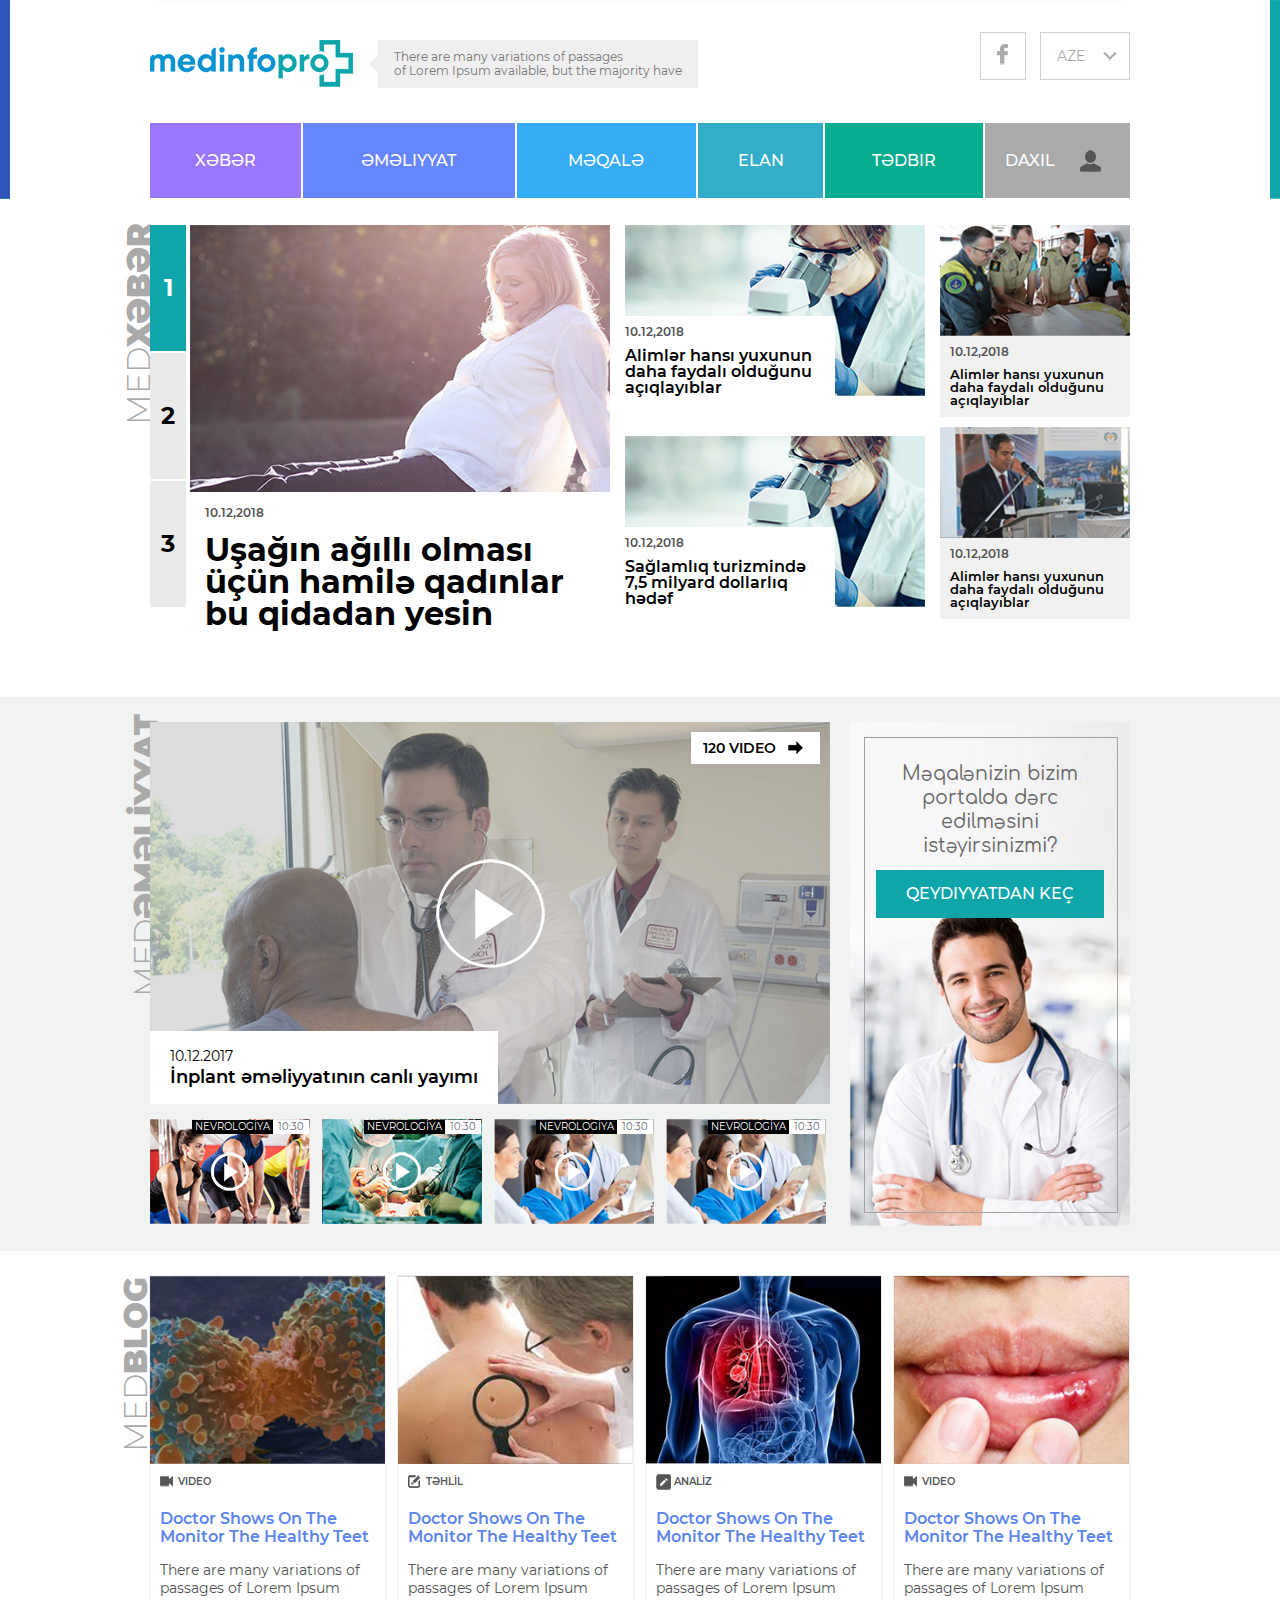
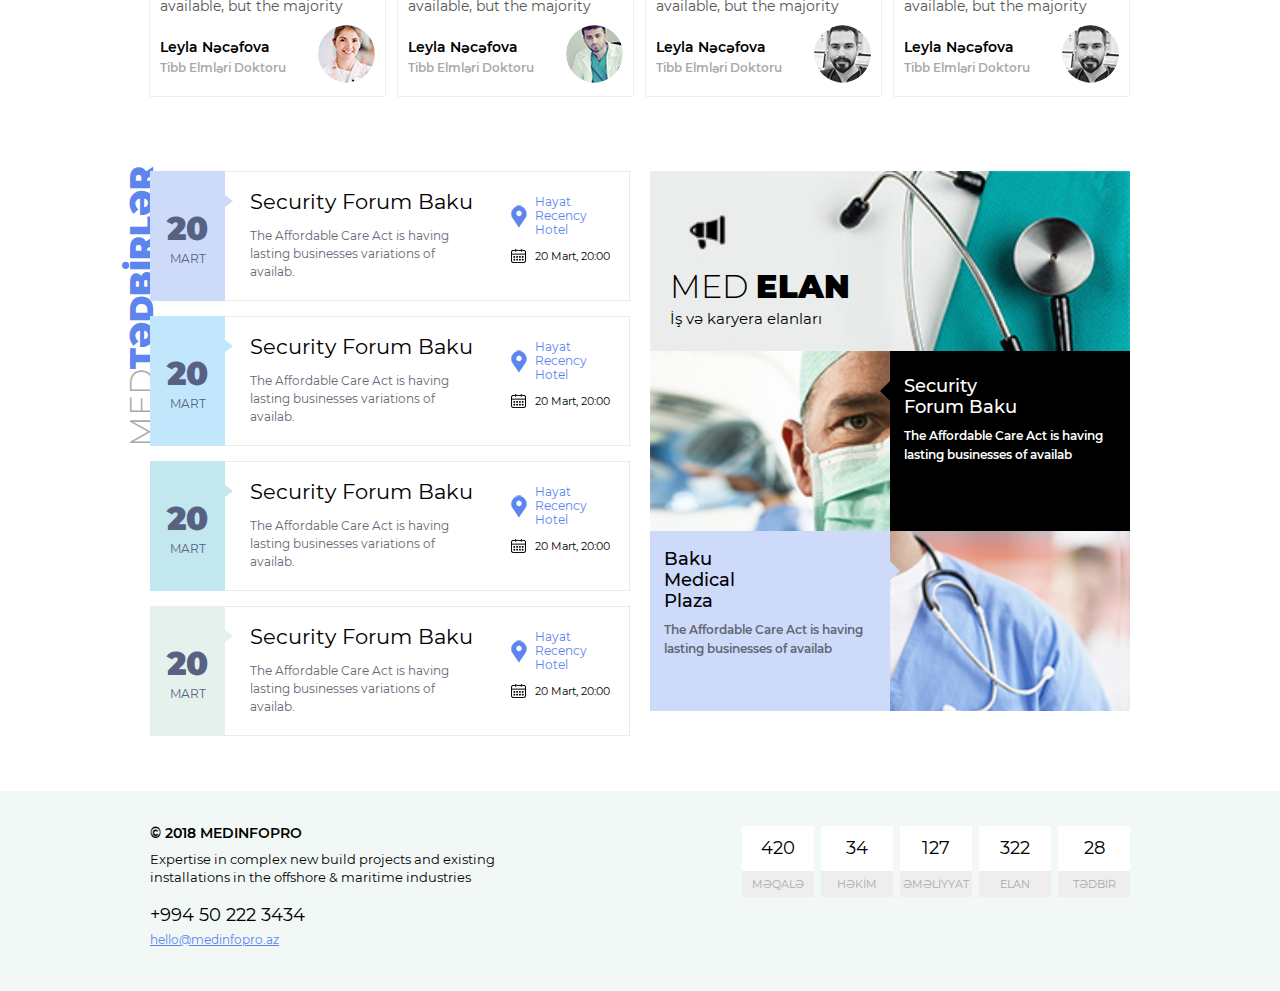
==== commit 526a1fd6: "Banners in Index" ====
--- a/index.html
+++ b/index.html
@@ -322,11 +322,37 @@
           </article>
         </div>
         <div class="banners_list">
-          <ul>
-            <li><a href="#"><img src="img/banner_1.jpg" alt=""></a></li>
-            <li><a href="#"><img src="img/banner_2.jpg" alt=""></a></li>
-            <li><a href="#"><img src="img/banner_3.jpg" alt=""></a></li>
-          </ul>
+          <div class="aside_banners">
+            <ul>
+              <li>
+                <div class="first_banner">
+                  <img src="img/banner_4_bg.jpg" alt="">
+                  <div class="info">
+                    <h3>MED <strong>ELAN</strong></h3>
+                    <p>İş və karyera elanları</p>
+                  </div>
+                </div>
+              </li>
+              <li>
+                <div class="second_banner">
+                  <img src="img/banner_5.jpg" alt="">
+                  <div class="info">
+                    <h3>Security <br>Forum Baku </h3>
+                    <p>The Affordable Care Act is having lasting businesses of availab</p>
+                  </div>
+                </div>
+              </li>
+              <li>
+                <div class="third_banner">
+                  <img src="img/banner_6.jpg" alt="">
+                  <div class="info">
+                    <h3>Baku <br>Medical <br>Plaza</h3>
+                    <p>The Affordable Care Act is having lasting businesses of availab</p>
+                  </div>
+                </div>
+              </li>
+            </ul>
+          </div>
         </div>        
       </div>
 
--- a/css/main.css
+++ b/css/main.css
@@ -1105,17 +1105,18 @@
 }
 
 .banners_list {
+  width: 536px;
   float: right;
   font-size: 0;
 }
 
-.banners_list ul li a {
-  display: block;
-}
-
-.banners_list ul li a img {
-  display: block;
-  width: 100%;
+.banners_list .aside_banners ul li {
+  height: 180px;
+  overflow: hidden;
+}
+
+.banners_list .first_banner .info {
+  top: 100px;
 }
 
 footer#footer {
@@ -1481,13 +1482,143 @@
   padding: 0 0 30px;
 }
 
-.aside_banners ul li a {
-  display: block;
-}
-
-.aside_banners ul li a img {
-  display: block;
-  width: 100%;
+.aside_banners ul li > a {
+  display: block;
+}
+
+.aside_banners ul li > a > img {
+  display: block;
+  width: 100%;
+}
+
+.first_banner {
+  position: relative;
+}
+
+.first_banner img {
+  display: block;
+  width: 100%;
+}
+
+.first_banner .info {
+  position: absolute;
+  top: 70px;
+  left: 20px;
+}
+
+.first_banner .info h3 {
+  padding: 0 0 8px;
+  font-size: 32px;
+  font-weight: 300;
+}
+
+.first_banner .info h3 strong {
+  font-weight: 900;
+}
+
+.first_banner .info p {
+  font-size: 15px;
+}
+
+.second_banner {
+  position: relative;
+  overflow: hidden;
+}
+
+.second_banner img {
+  display: block;
+  width: 50%;
+  float: left;
+}
+
+.second_banner .info {
+  width: 50%;
+  height: 100%;
+  color: #fff;
+  background: #000;
+  position: absolute;
+  top: 0;
+  right: 0;
+  padding: 25px 14px 0;
+}
+
+.second_banner .info::after {
+  content: "";
+  display: block;
+  width: 0;
+  height: 0;
+  border-style: solid;
+  border-width: 10px 10px 10px 0;
+  border-color: transparent #000 transparent transparent;
+  position: absolute;
+  top: 30px;
+  left: -10px;
+}
+
+.second_banner .info h3 {
+  padding: 0 0 8px;
+  font-size: 18px;
+  line-height: 21px;
+  font-weight: 500;
+}
+
+.second_banner .info p {
+  font-size: 12px;
+  line-height: 19px;
+  font-weight: 600;
+}
+
+.third_banner {
+  position: relative;
+  overflow: hidden;
+}
+
+.third_banner img {
+  display: block;
+  width: 50%;
+  float: right;
+}
+
+.third_banner .info {
+  width: 50%;
+  height: 100%;
+  color: #000;
+  background: #cedafa;
+  position: absolute;
+  top: 0;
+  left: 0;
+  padding: 18px 14px;
+}
+
+.third_banner .info::after {
+  content: "";
+  display: block;
+  width: 0;
+  height: 0;
+  border-style: solid;
+  border-width: 10px 0 10px 10px;
+  border-color: transparent transparent transparent #cedafa;
+  position: absolute;
+  top: 30px;
+  right: -10px;
+}
+
+.third_banner .info h3 {
+  padding: 0 0 8px;
+  font-size: 18px;
+  line-height: 21px;
+  font-weight: 500;
+}
+
+.third_banner .info p {
+  font-size: 12px;
+  line-height: 19px;
+  font-weight: 600;
+  color: #626875;
+}
+
+.aside_events {
+  padding: 0 0 30px;
 }
 
 .aside_events > div {
--- a/css/responsive.css
+++ b/css/responsive.css
@@ -479,7 +479,7 @@
   .modal_sign {
     width: 300px;
     margin: 0 0 0 -150px;
-    top: -800px;
+    top: -1000px;
   }
   .register_form {
     width: 100%;
@@ -940,10 +940,7 @@
     width: 166px;
   }
   .registration_banner {
-    width: 280px;
-    float: none;
-    clear: both;
-    margin: 0 auto;
+    display: none;
   }
   .index_blog {
     max-width: 700px;
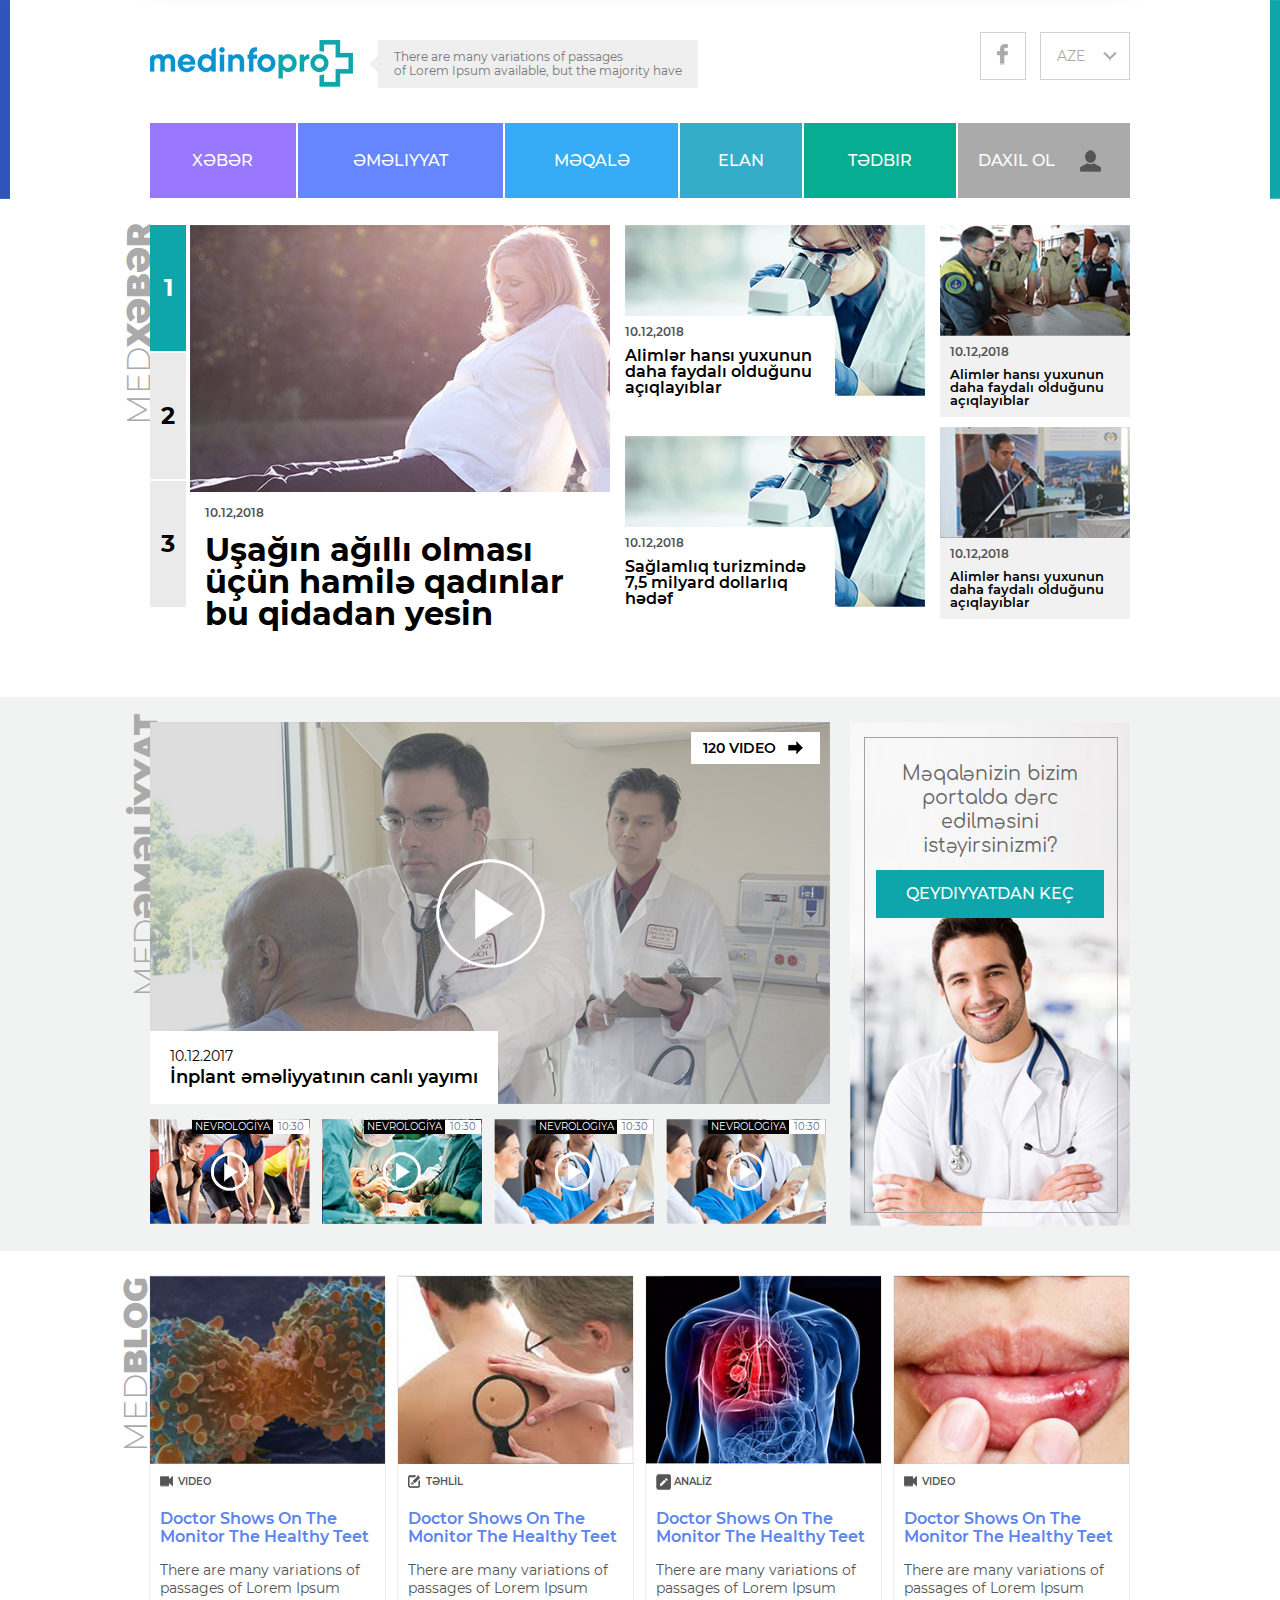
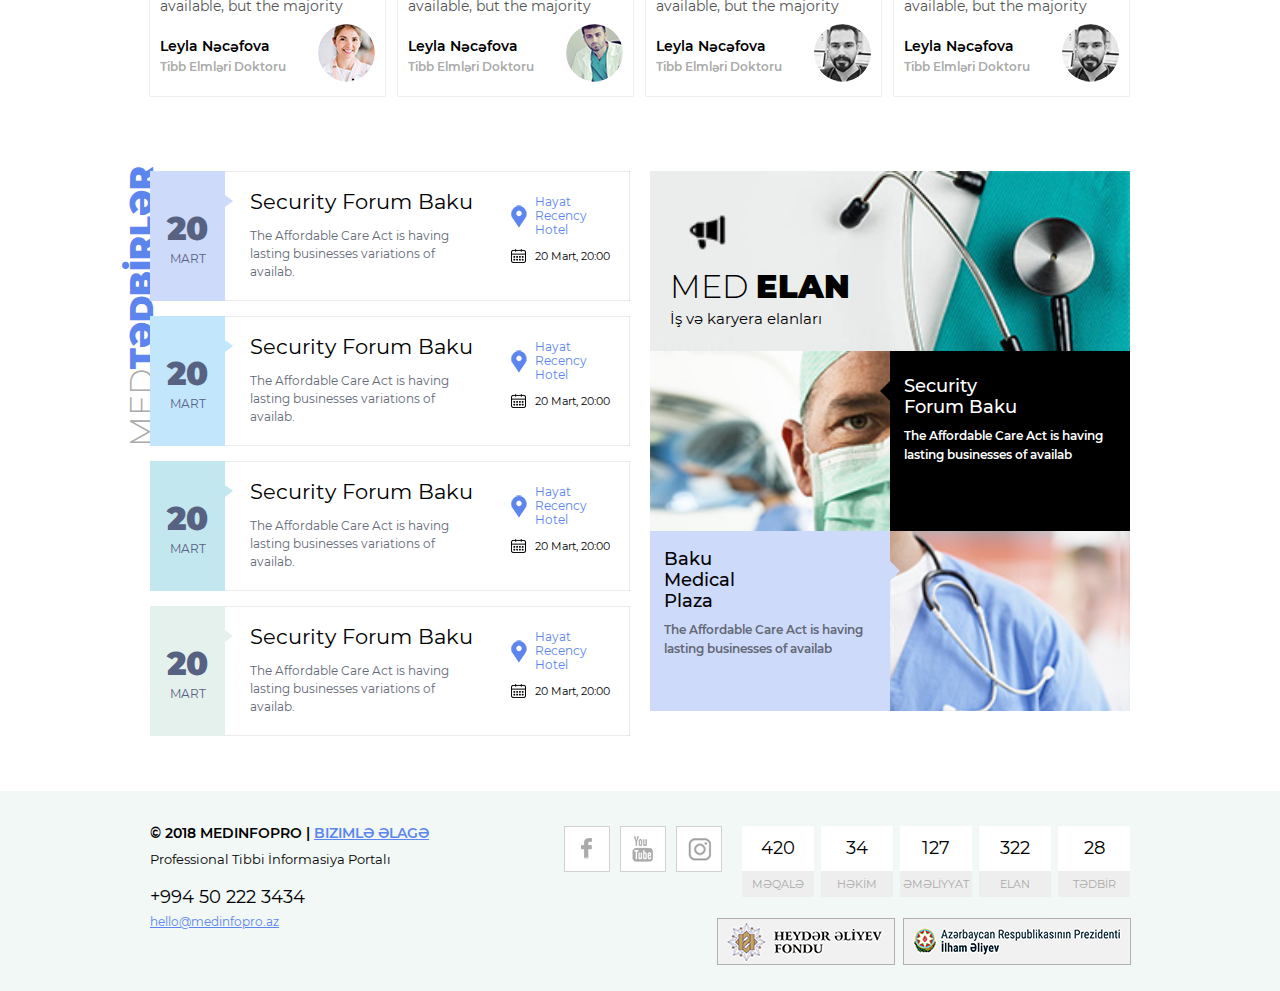
==== commit 471af163: "Edits 07 aprel" ====
--- a/index.html
+++ b/index.html
@@ -365,8 +365,8 @@
     <footer id="footer">
       <div>
         <div class="l_side">
-          <div class="copyright"><span>© 2018 Medinfopro</span></div>
-          <p>Expertise in complex new build projects and existing <br>installations in the offshore &amp; maritime industries</p>
+          <div class="copyright"><span>© 2018 Medinfopro</span> | <a href="#">Bizimlə əlagə</a></div>
+          <p>Professional Tibbi İnformasiya Portalı</p>
           <div class="phone">
             <a href="tel:+994 50 222 3434">+994 50 222 3434</a>
           </div>
@@ -398,6 +398,15 @@
                 <span>TƏDBİR</span>
               </li>
             </ul>
+          </div>
+          <div class="social_icons">
+            <a href="#" class="facebook"><img src="img/facebook_icon.png" alt=""></a>
+            <a href="#" class="youtube"><img src="img/youtube_icon.png" alt=""></a>
+            <a href="#" class="instagram"><img src="img/instagram_icon.png" alt=""></a>
+          </div>
+          <div class="links">
+            <a href="#"><img src="img/president_az.png" alt=""></a>
+            <a href="#"><img src="img/heydar_eliyev_fond.png" alt=""></a>
           </div>
         </div>
       </div>
--- a/css/main.css
+++ b/css/main.css
@@ -266,6 +266,7 @@
   text-align: center;
   color: #fff;
   text-decoration: none;
+  white-space: nowrap;
   background: #9978fd;
 }
 
@@ -304,6 +305,11 @@
   left: 0;
   top: 0;
   text-align: right;
+  opacity: 0;
+}
+
+.vertical_topik.show_me {
+  opacity: 1;
 }
 
 .vertical_topik span {
@@ -841,6 +847,7 @@
   height: 480px;
   float: left;
   margin: 0 0 0 13px;
+  position: relative;
   -webkit-box-shadow: 0px 0px 1px 0px rgba(0, 0, 0, 0.4);
   -moz-box-shadow: 0px 0px 1px 0px rgba(0, 0, 0, 0.4);
   box-shadow: 0px 0px 1px 0px rgba(0, 0, 0, 0.4);
@@ -925,16 +932,19 @@
 }
 
 .index_blog .articles article .user {
+  width: 100%;
   min-height: 60px;
-  padding: 0 72px 0 0;
-  position: relative;
+  padding: 0 72px 10px 20px;
+  position: absolute;
+  left: 0;
+  bottom: 0;
   overflow: hidden;
 }
 
 .index_blog .articles article .user .avatar {
   position: absolute;
   top: 0;
-  right: 0;
+  right: 20px;
 }
 
 .index_blog .articles article .user .avatar img {
@@ -1143,6 +1153,60 @@
   float: right;
 }
 
+footer#footer > div .social_icons {
+  float: right;
+  padding: 0 20px 0 0;
+}
+
+footer#footer > div .social_icons a {
+  display: block;
+  float: left;
+  margin: 0 0 0 10px;
+  border: 1px solid #d1d1d1;
+  font-size: 0;
+  background: #fff;
+}
+
+footer#footer > div .social_icons a:hover {
+  border-color: #0ea6aa;
+}
+
+footer#footer > div .social_icons a:first-child {
+  margin: 0;
+}
+
+footer#footer > div .links {
+  clear: both;
+  float: right;
+  padding: 22px 0 1px;
+}
+
+footer#footer > div .links::after {
+  content: "";
+  display: block;
+  clear: both;
+}
+
+footer#footer > div .links a {
+  display: block;
+  font-size: 0;
+  float: right;
+  margin: 0 10px 0 0;
+  -webkit-box-shadow: 0px 0px 0px 1px #b0b0b0;
+  -moz-box-shadow: 0px 0px 0px 1px #b0b0b0;
+  box-shadow: 0px 0px 0px 1px #b0b0b0;
+}
+
+footer#footer > div .links a:hover {
+  -webkit-box-shadow: 0px 0px 0px 1px #0ea6aa;
+  -moz-box-shadow: 0px 0px 0px 1px #0ea6aa;
+  box-shadow: 0px 0px 0px 1px #0ea6aa;
+}
+
+footer#footer > div .links a:first-child {
+  margin: 0;
+}
+
 footer#footer > div .copyright {
   padding: 0 0 10px;
   font-size: 14px;
@@ -1150,6 +1214,14 @@
   font-weight: 600;
 }
 
+footer#footer > div .copyright a {
+  color: #5c85ee;
+}
+
+footer#footer > div .copyright a:hover {
+  text-decoration: none;
+}
+
 footer#footer > div p {
   padding: 0 0 20px;
   font-size: 13px;
@@ -1181,6 +1253,10 @@
 
 footer#footer > div .email a:hover {
   text-decoration: none;
+}
+
+.footer_info {
+  float: right;
 }
 
 .footer_info ul {
@@ -1798,6 +1874,58 @@
   line-height: 24px;
 }
 
+.current_news .text ul {
+  padding: 0 0 15px;
+}
+
+.current_news .text ul li {
+  padding: 0 0 10px 18px;
+  font-size: 16px;
+  line-height: 24px;
+  position: relative;
+}
+
+.current_news .text ul li::before {
+  content: "";
+  display: block;
+  width: 8px;
+  height: 8px;
+  background: #000;
+  position: absolute;
+  top: 7px;
+  left: 0;
+  -moz-border-radius: 50%;
+  -webkit-border-radius: 50%;
+  -khtml-border-radius: 50%;
+  border-radius: 50%;
+}
+
+.current_news .text ol {
+  padding: 0 0 15px;
+  counter-reset: list 0;
+}
+
+.current_news .text ol li {
+  padding: 0 0 10px 18px;
+  font-size: 16px;
+  line-height: 24px;
+  position: relative;
+}
+
+.current_news .text ol li::before {
+  counter-increment: list;
+  content: counter(list) ".";
+  display: block;
+  font-size: 14px;
+  position: absolute;
+  top: 0px;
+  left: 0;
+  -moz-border-radius: 50%;
+  -webkit-border-radius: 50%;
+  -khtml-border-radius: 50%;
+  border-radius: 50%;
+}
+
 .current_news .text a {
   color: #6586fe;
 }
@@ -1905,6 +2033,7 @@
   height: 480px;
   float: left;
   margin: 0 0 13px 13px;
+  position: relative;
   -webkit-box-shadow: 0px 0px 1px 0px rgba(0, 0, 0, 0.4);
   -moz-box-shadow: 0px 0px 1px 0px rgba(0, 0, 0, 0.4);
   box-shadow: 0px 0px 1px 0px rgba(0, 0, 0, 0.4);
@@ -1989,16 +2118,19 @@
 }
 
 .blog_list .articles article .user {
+  width: 100%;
   min-height: 60px;
-  padding: 0 72px 0 0;
-  position: relative;
+  padding: 0 72px 10px 20px;
+  position: absolute;
+  left: 0;
+  bottom: 0;
   overflow: hidden;
 }
 
 .blog_list .articles article .user .avatar {
   position: absolute;
   top: 0;
-  right: 0;
+  right: 20px;
 }
 
 .blog_list .articles article .user .avatar img {
@@ -2071,6 +2203,58 @@
   padding: 0 0 25px;
   font-size: 16px;
   line-height: 24px;
+}
+
+.current_blog .text ul {
+  padding: 0 0 15px;
+}
+
+.current_blog .text ul li {
+  padding: 0 0 10px 18px;
+  font-size: 16px;
+  line-height: 24px;
+  position: relative;
+}
+
+.current_blog .text ul li::before {
+  content: "";
+  display: block;
+  width: 8px;
+  height: 8px;
+  background: #000;
+  position: absolute;
+  top: 7px;
+  left: 0;
+  -moz-border-radius: 50%;
+  -webkit-border-radius: 50%;
+  -khtml-border-radius: 50%;
+  border-radius: 50%;
+}
+
+.current_blog .text ol {
+  padding: 0 0 15px;
+  counter-reset: list 0;
+}
+
+.current_blog .text ol li {
+  padding: 0 0 10px 18px;
+  font-size: 16px;
+  line-height: 24px;
+  position: relative;
+}
+
+.current_blog .text ol li::before {
+  counter-increment: list;
+  content: counter(list) ".";
+  display: block;
+  font-size: 14px;
+  position: absolute;
+  top: 0px;
+  left: 0;
+  -moz-border-radius: 50%;
+  -webkit-border-radius: 50%;
+  -khtml-border-radius: 50%;
+  border-radius: 50%;
 }
 
 .current_blog .text a {
@@ -2478,6 +2662,58 @@
   overflow: hidden;
 }
 
+.current_video .text ul {
+  padding: 0 0 15px;
+}
+
+.current_video .text ul li {
+  padding: 0 0 10px 18px;
+  font-size: 16px;
+  line-height: 24px;
+  position: relative;
+}
+
+.current_video .text ul li::before {
+  content: "";
+  display: block;
+  width: 8px;
+  height: 8px;
+  background: #000;
+  position: absolute;
+  top: 7px;
+  left: 0;
+  -moz-border-radius: 50%;
+  -webkit-border-radius: 50%;
+  -khtml-border-radius: 50%;
+  border-radius: 50%;
+}
+
+.current_video .text ol {
+  padding: 0 0 15px;
+  counter-reset: list 0;
+}
+
+.current_video .text ol li {
+  padding: 0 0 10px 18px;
+  font-size: 16px;
+  line-height: 24px;
+  position: relative;
+}
+
+.current_video .text ol li::before {
+  counter-increment: list;
+  content: counter(list) ".";
+  display: block;
+  font-size: 14px;
+  position: absolute;
+  top: 0px;
+  left: 0;
+  -moz-border-radius: 50%;
+  -webkit-border-radius: 50%;
+  -khtml-border-radius: 50%;
+  border-radius: 50%;
+}
+
 .current_video .text p {
   padding: 0 0 20px;
   font-size: 16px;
@@ -2701,6 +2937,58 @@
   padding: 0 0 20px;
   font-size: 16px;
   line-height: 24px;
+}
+
+.current_event .text ul {
+  padding: 0 0 15px;
+}
+
+.current_event .text ul li {
+  padding: 0 0 10px 18px;
+  font-size: 16px;
+  line-height: 24px;
+  position: relative;
+}
+
+.current_event .text ul li::before {
+  content: "";
+  display: block;
+  width: 8px;
+  height: 8px;
+  background: #000;
+  position: absolute;
+  top: 7px;
+  left: 0;
+  -moz-border-radius: 50%;
+  -webkit-border-radius: 50%;
+  -khtml-border-radius: 50%;
+  border-radius: 50%;
+}
+
+.current_event .text ol {
+  padding: 0 0 15px;
+  counter-reset: list 0;
+}
+
+.current_event .text ol li {
+  padding: 0 0 10px 18px;
+  font-size: 16px;
+  line-height: 24px;
+  position: relative;
+}
+
+.current_event .text ol li::before {
+  counter-increment: list;
+  content: counter(list) ".";
+  display: block;
+  font-size: 14px;
+  position: absolute;
+  top: 0px;
+  left: 0;
+  -moz-border-radius: 50%;
+  -webkit-border-radius: 50%;
+  -khtml-border-radius: 50%;
+  border-radius: 50%;
 }
 
 .current_event .text a {
@@ -3119,6 +3407,58 @@
   padding: 0 0 20px;
   font-size: 16px;
   line-height: 24px;
+}
+
+.current_announcement .text ul {
+  padding: 0 0 15px;
+}
+
+.current_announcement .text ul li {
+  padding: 0 0 10px 18px;
+  font-size: 16px;
+  line-height: 24px;
+  position: relative;
+}
+
+.current_announcement .text ul li::before {
+  content: "";
+  display: block;
+  width: 8px;
+  height: 8px;
+  background: #000;
+  position: absolute;
+  top: 7px;
+  left: 0;
+  -moz-border-radius: 50%;
+  -webkit-border-radius: 50%;
+  -khtml-border-radius: 50%;
+  border-radius: 50%;
+}
+
+.current_announcement .text ol {
+  padding: 0 0 15px;
+  counter-reset: list 0;
+}
+
+.current_announcement .text ol li {
+  padding: 0 0 10px 18px;
+  font-size: 16px;
+  line-height: 24px;
+  position: relative;
+}
+
+.current_announcement .text ol li::before {
+  counter-increment: list;
+  content: counter(list) ".";
+  display: block;
+  font-size: 14px;
+  position: absolute;
+  top: 0px;
+  left: 0;
+  -moz-border-radius: 50%;
+  -webkit-border-radius: 50%;
+  -khtml-border-radius: 50%;
+  border-radius: 50%;
 }
 
 .current_announcement .text a {
@@ -4090,3 +4430,196 @@
 }
 
 /* Modal end */
+.feedback_form {
+  overflow: hidden;
+}
+
+.feedback_form header {
+  padding: 0 0 30px;
+}
+
+.feedback_form header h2 {
+  padding: 0 0 15px;
+  font-size: 32px;
+  color: #0994d1;
+  font-weight: 600;
+}
+
+.feedback_form header p {
+  font-size: 16px;
+  font-weight: 500;
+}
+
+.feedback_form .form {
+  width: 55%;
+  float: left;
+}
+
+.feedback_form .form ul li {
+  padding: 0 0 15px;
+}
+
+.feedback_form .form ul li span {
+  display: block;
+  padding: 0 0 4px;
+  font-size: 16px;
+  font-weight: 500;
+}
+
+.feedback_form .form ul li input, .feedback_form .form ul li textarea {
+  display: block;
+  width: 100%;
+  height: 50px;
+  padding: 0 12px;
+  font-size: 16px;
+  font-family: 'Comfortaa';
+  border: 1px solid #cedce4;
+}
+
+.feedback_form .form ul li input:focus, .feedback_form .form ul li textarea:focus {
+  border-color: #0ea6aa;
+}
+
+.feedback_form .form ul li textarea {
+  height: 240px;
+  padding: 10px 12px;
+  resize: none;
+}
+
+.feedback_form .form ul li button {
+  display: block;
+  width: 100%;
+  height: 50px;
+  border: none;
+  font-size: 16px;
+  font-weight: 600;
+  font-family: 'Comfortaa';
+  color: #fff;
+  background: #0994d1;
+  cursor: pointer;
+}
+
+.feedback_form .text_contact {
+  width: 42%;
+  float: right;
+  padding: 20px 0 0;
+}
+
+.feedback_form .text_contact > div {
+  background: #efefef;
+  padding: 18px 18px;
+}
+
+.feedback_form .text_contact > div:first-child {
+  background: #e3e3e3;
+}
+
+.feedback_form .text_contact > div:first-child p {
+  text-align: center;
+  font-size: 15px;
+  line-height: 24px;
+  font-weight: 500;
+  color: #444;
+}
+
+.feedback_form .text_contact > div .phone {
+  padding: 0 0 8px 24px;
+  margin: 6px 0 0;
+  min-height: 18px;
+  font-size: 14px;
+  line-height: 18px;
+  font-weight: 500;
+  letter-spacing: -0.5px;
+  color: #000;
+  background: url(../img/phone_icon.png) no-repeat 0 2px;
+}
+
+.feedback_form .text_contact > div .email {
+  padding: 0 0 8px 24px;
+  min-height: 18px;
+  font-size: 14px;
+  line-height: 18px;
+  font-weight: 500;
+  letter-spacing: -0.5px;
+  color: #000;
+  background: url(../img/letter_icon.png) no-repeat 0 3px;
+}
+
+.feedback_form .text_contact > div .email a {
+  color: #000;
+  text-decoration: none;
+}
+
+.feedback_form .text_contact > div .email a:hover {
+  text-decoration: underline;
+}
+
+.search_block header {
+  padding: 0 0 45px;
+  text-align: center;
+}
+
+.search_block header h2 {
+  padding: 0 0 15px;
+  font-size: 40px;
+}
+
+.search_block header p {
+  font-size: 16px;
+  font-weight: 500;
+}
+
+.search_block header p em {
+  color: #3055b9;
+}
+
+.search_block .list article {
+  min-height: 105px;
+  padding: 0 0 0 180px;
+  margin: 0 0 50px;
+  position: relative;
+}
+
+.search_block .list article .image {
+  position: absolute;
+  top: 0;
+  left: 0;
+}
+
+.search_block .list article h3 {
+  padding: 0 0 10px;
+  font-size: 20px;
+  font-weight: 600;
+}
+
+.search_block .list article h3 a {
+  text-decoration: none;
+  color: #000;
+}
+
+.search_block .list article h3 a:hover {
+  text-decoration: underline;
+}
+
+.search_block .list article p {
+  padding: 0 0 10px;
+  font-size: 14px;
+  line-height: 24px;
+}
+
+.search_block .list article p em {
+  padding: 0 8px;
+  font-weight: 500;
+  color: #3055b9;
+  background: #eaedf7;
+  -moz-border-radius: 8px;
+  -webkit-border-radius: 8px;
+  -khtml-border-radius: 8px;
+  border-radius: 8px;
+}
+
+.search_block .list article strong {
+  font-size: 13px;
+  font-weight: 500;
+  color: #aaaaaa;
+}
--- a/css/responsive.css
+++ b/css/responsive.css
@@ -5,7 +5,7 @@
     display: block;
   }
   .main_wrapper {
-    padding: 85px 0 140px;
+    padding: 85px 0 280px;
     background: #fff;
   }
   header#header::before, header#header::after {
@@ -178,7 +178,7 @@
     padding: 10px;
   }
   .index_blog .articles article .info .user {
-    padding: 0;
+    padding: 0 0 10px;
     text-align: center;
   }
   .index_blog .articles article .info .user .avatar {
@@ -214,20 +214,61 @@
   /* Index end */
   /* Footer begin */
   footer#footer {
-    height: 140px;
-    background: #fff;
+    height: 300px;
   }
   footer#footer > div {
-    padding: 0 10px;
+    padding: 25px 25px 0;
+  }
+  footer#footer > div .l_side {
+    float: none;
+    padding: 0 0 25px;
+    text-align: center;
+  }
+  footer#footer > div .l_side p {
+    padding: 0 0 10px;
+  }
+  footer#footer > div .l_side .phone, footer#footer > div .l_side .email {
+    display: inline-block;
+    padding: 0 5px;
+    font-size: 14px;
   }
   footer#footer > div .r_side {
+    float: none;
+    width: 100%;
+  }
+  footer#footer > div .r_side .social_icons {
+    float: none;
+    text-align: center;
+  }
+  footer#footer > div .r_side .social_icons a {
+    display: inline-block;
+    float: none;
+  }
+  footer#footer > div .r_side .links {
+    float: none;
+    clear: none;
+    padding: 15px 0 0;
+    text-align: center;
+  }
+  footer#footer > div .r_side .links a {
+    display: inline-block;
+    float: none;
+    margin: 0 5px 10px;
+  }
+  footer#footer > div .social_icons {
+    padding: 0;
+  }
+  footer#footer > div .links {
+    padding: 15px 1px 1px 0;
+  }
+  footer#footer .footer_info {
     display: none;
   }
   /* Footer end */
   /* News begin */
   .news_wrapper {
     width: 100%;
-    padding: 20px 0 30px;
+    padding: 50px 0 30px;
   }
   .news_wrapper .content_side {
     width: 100%;
@@ -313,7 +354,7 @@
     padding: 10px;
   }
   .blog_list .articles article .info .user {
-    padding: 0;
+    padding: 0 0 10px;
     text-align: center;
   }
   .blog_list .articles article .info .user .avatar {
@@ -495,6 +536,24 @@
     padding: 20px 20px;
   }
   /* Modal end */
+  /* Feedback begin */
+  .feedback_form {
+    padding: 0 15px;
+  }
+  .feedback_form .form {
+    width: 100%;
+    float: none;
+  }
+  .feedback_form .text_contact {
+    width: 100%;
+    float: none;
+  }
+  /* Feedback end */
+  /* Search begin */
+  .search_block {
+    padding: 0 15px;
+  }
+  /* Search end */
 }
 
 @media (min-width: 480px) and (max-width: 768px) {
@@ -503,7 +562,7 @@
     display: block;
   }
   .main_wrapper {
-    padding: 85px 0 140px;
+    padding: 85px 0 240px;
     background: #fff;
   }
   header#header::before, header#header::after {
@@ -665,6 +724,12 @@
   .index_blog .articles article .info {
     padding: 10px;
   }
+  .index_blog .articles article .info .user {
+    padding: 0 72px 10px 10px;
+  }
+  .index_blog .articles article .info .user .avatar {
+    right: 10px;
+  }
   .index_events {
     max-width: 700px;
     padding: 25px 10px 20px;
@@ -679,20 +744,61 @@
   /* Index end */
   /* Footer begin */
   footer#footer {
-    height: 140px;
-    background: #fff;
+    height: 240px;
   }
   footer#footer > div {
-    padding: 0 10px;
+    padding: 25px 25px 0;
+  }
+  footer#footer > div .l_side {
+    float: none;
+    padding: 0 0 25px;
+    text-align: center;
+  }
+  footer#footer > div .l_side p {
+    padding: 0 0 10px;
+  }
+  footer#footer > div .l_side .phone, footer#footer > div .l_side .email {
+    display: inline-block;
+    padding: 0 5px;
+    font-size: 14px;
   }
   footer#footer > div .r_side {
+    float: none;
+    width: 100%;
+  }
+  footer#footer > div .r_side .social_icons {
+    float: none;
+    text-align: center;
+  }
+  footer#footer > div .r_side .social_icons a {
+    display: inline-block;
+    float: none;
+  }
+  footer#footer > div .r_side .links {
+    float: none;
+    clear: none;
+    padding: 15px 0 0;
+    text-align: center;
+  }
+  footer#footer > div .r_side .links a {
+    display: inline-block;
+    float: none;
+    margin: 0 5px;
+  }
+  footer#footer > div .social_icons {
+    padding: 0;
+  }
+  footer#footer > div .links {
+    padding: 15px 1px 1px 0;
+  }
+  footer#footer .footer_info {
     display: none;
   }
   /* Footer end */
   /* News begin */
   .news_wrapper {
     width: 100%;
-    padding: 20px 0 30px;
+    padding: 50px 0 30px;
   }
   .news_wrapper .content_side {
     width: 100%;
@@ -770,6 +876,12 @@
   }
   .blog_list .articles article .info {
     padding: 10px;
+  }
+  .blog_list .articles article .info .user {
+    padding: 0 72px 10px 10px;
+  }
+  .blog_list .articles article .info .user .avatar {
+    right: 10px;
   }
   /* Blog end */
   /* Video begin */
@@ -880,6 +992,24 @@
     padding: 20px 30px;
   }
   /* Model end */
+  /* Feedback begin */
+  .feedback_form {
+    padding: 0 15px;
+  }
+  .feedback_form .form {
+    width: 100%;
+    float: none;
+  }
+  .feedback_form .text_contact {
+    width: 100%;
+    float: none;
+  }
+  /* Feedback end */
+  /* Search begin */
+  .search_block {
+    padding: 0 15px;
+  }
+  /* Search end */
 }
 
 @media (min-width: 769px) and (max-width: 1100px) {
@@ -957,6 +1087,12 @@
   .index_blog .articles article .info {
     padding: 10px;
   }
+  .index_blog .articles article .info .user {
+    padding: 0 72px 10px 10px;
+  }
+  .index_blog .articles article .info .user .avatar {
+    right: 10px;
+  }
   .index_events {
     max-width: 700px;
     padding: 25px 0 50px;
@@ -974,6 +1110,15 @@
     width: 700px;
     padding: 35px 0 0;
   }
+  footer#footer > div .social_icons {
+    padding: 0;
+  }
+  footer#footer > div .links {
+    padding: 15px 1px 1px 0;
+  }
+  .footer_info {
+    display: none;
+  }
   /* Footer end */
   /* News begin */
   .news_wrapper {
@@ -1002,6 +1147,12 @@
   }
   .blog_list .articles article .info {
     padding: 10px;
+  }
+  .blog_list .articles article .info .user {
+    padding: 0 72px 10px 10px;
+  }
+  .blog_list .articles article .info .user .avatar {
+    right: 10px;
   }
   /* Blog end */
   /* Video begin */
@@ -1099,6 +1250,12 @@
   .index_blog .articles article .info {
     padding: 10px;
   }
+  .index_blog .articles article .info .user {
+    padding: 0 72px 10px 10px;
+  }
+  .index_blog .articles article .info .user .avatar {
+    right: 10px;
+  }
   .index_events {
     max-width: 1060px;
   }
@@ -1144,6 +1301,12 @@
   .blog_list .articles article .info {
     padding: 10px;
   }
+  .blog_list .articles article .info .user {
+    padding: 0 72px 10px 10px;
+  }
+  .blog_list .articles article .info .user .avatar {
+    right: 10px;
+  }
   /* Blog end */
   /* Video begin */
   .video_list {
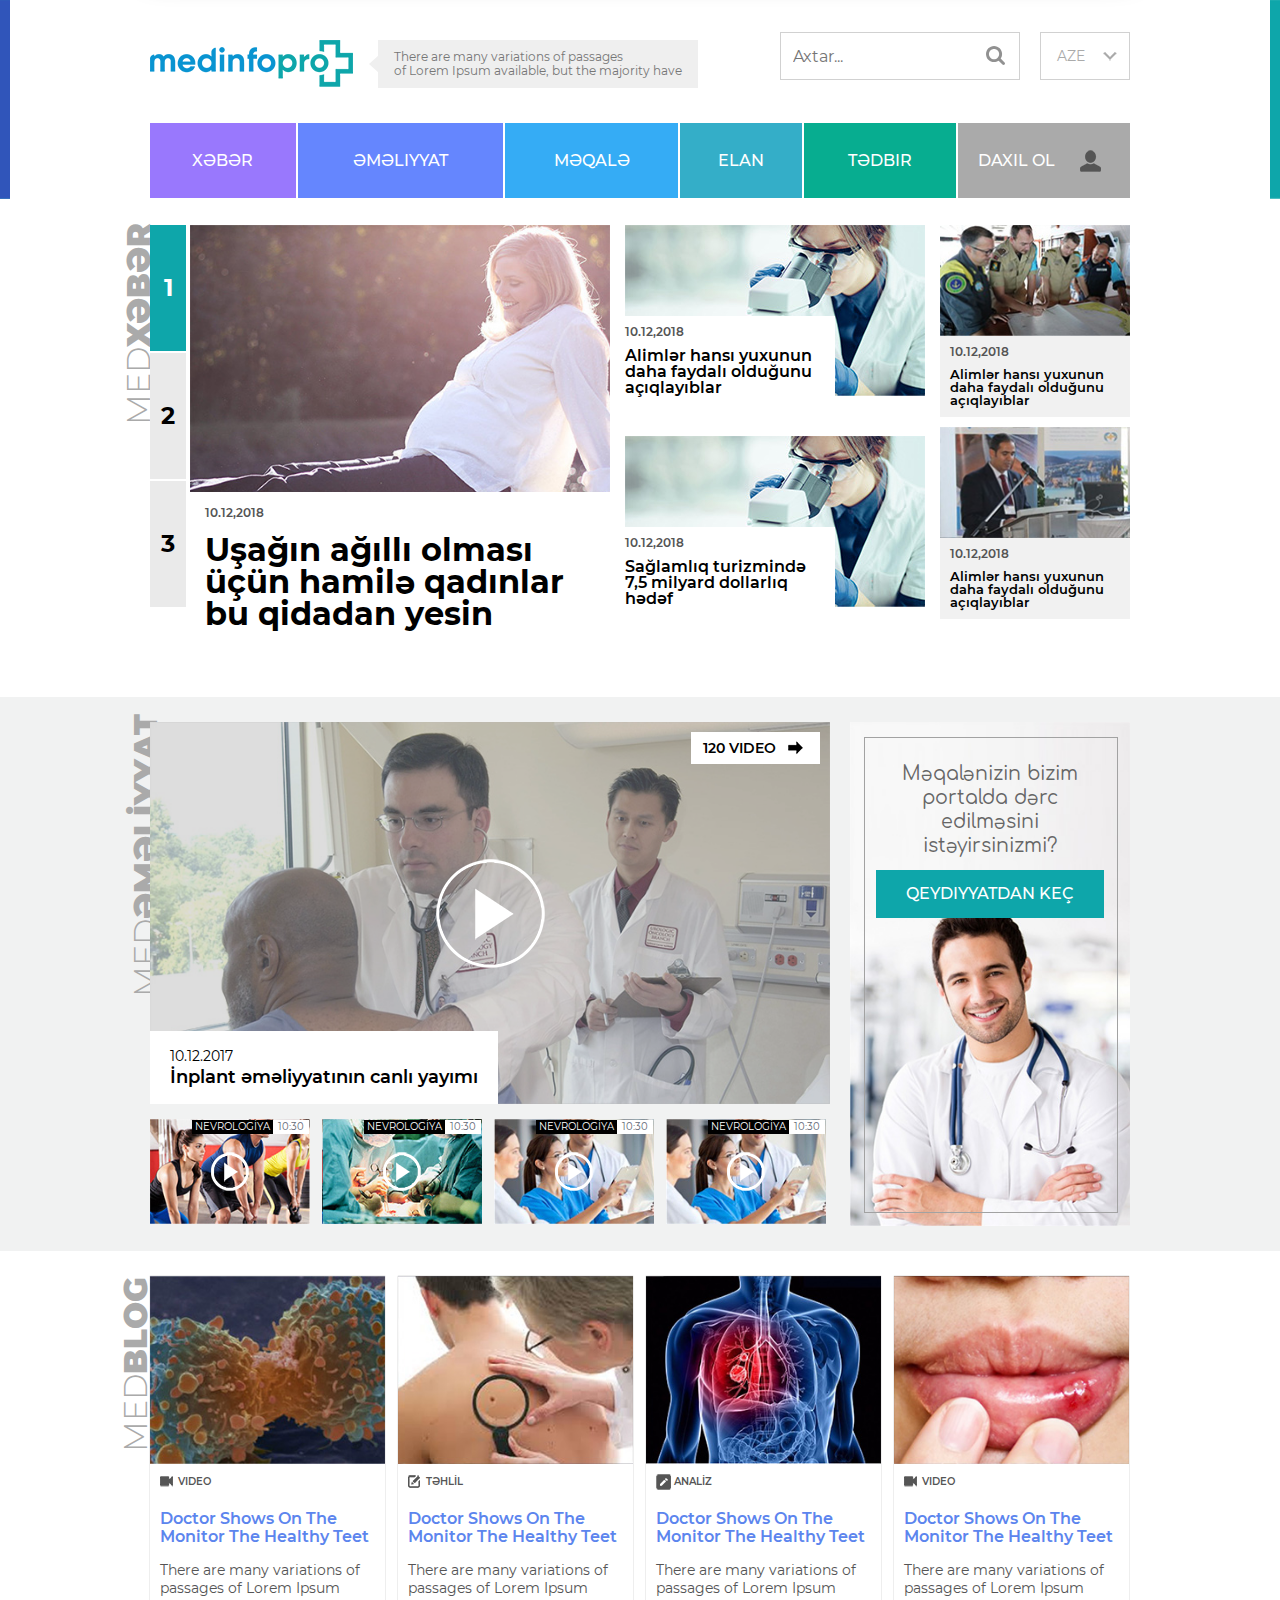
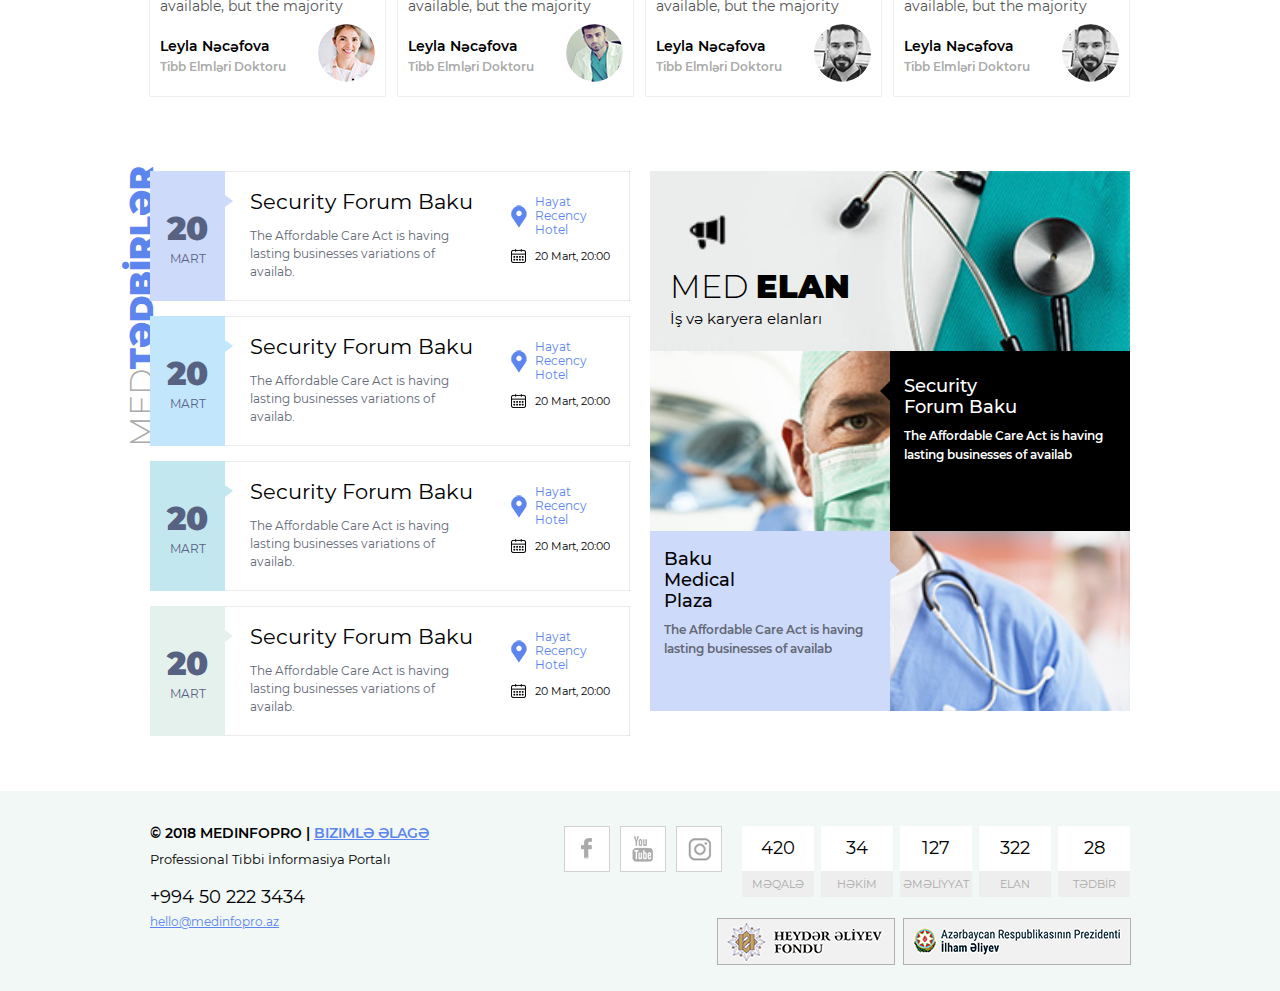
==== commit c5a09cfe: "Search form" ====
--- a/index.html
+++ b/index.html
@@ -44,8 +44,11 @@
               <li><a href="#">RUS</a></li>
             </ul>
           </div>
-          <div class="social_icons">
-            <a href="#" class="facebook"><img src="img/facebook_icon.png" alt=""></a>
+          <div class="search_form">
+            <form action="simple.php">
+              <input type="text" placeholder="Axtar...">
+              <button type="submit"></button>
+            </form>
           </div>
         </div>
         <nav id="nav">
@@ -444,6 +447,12 @@
             <option value="aze">RUS</option>
           </select>
         </div>
+        <div class="search_form">
+          <form action="simple.php">
+            <input type="text" placeholder="Axtar...">
+            <button type="submit"></button>
+          </form>
+        </div>
       </div>
     </aside>
 
--- a/css/main.css
+++ b/css/main.css
@@ -185,6 +185,48 @@
 
 header#header .social_icons a:first-child {
   margin: 0;
+}
+
+.search_form {
+  float: right;
+  padding: 32px 20px 0 0;
+}
+
+.search_form form {
+  display: block;
+  position: relative;
+}
+
+.search_form form input {
+  display: block;
+  width: 240px;
+  height: 48px;
+  padding: 0 12px;
+  border: 1px solid #d1d1d1;
+  font-size: 16px;
+  font-family: 'Montserrat';
+}
+
+.search_form form input:focus {
+  border-color: #aaa;
+}
+
+.search_form form button {
+  display: block;
+  width: 48px;
+  height: 48px;
+  border: none;
+  background: url(../img/magnifying_icon.svg) no-repeat 50%;
+  background-size: 40%;
+  position: absolute;
+  top: 0;
+  right: 0;
+  cursor: pointer;
+  opacity: 0.7;
+}
+
+.search_form form button:hover {
+  opacity: 1;
 }
 
 nav#nav {
@@ -4023,6 +4065,15 @@
   position: absolute;
   top: 0;
   left: 0;
+}
+
+aside#aside_block .search_form {
+  width: 100%;
+  padding: 20px 10px 0 10px;
+}
+
+aside#aside_block .search_form form input {
+  width: 100%;
 }
 
 aside#aside_block .lang {
--- a/css/responsive.css
+++ b/css/responsive.css
@@ -19,6 +19,9 @@
     top: 0;
     left: 0;
     z-index: 2;
+  }
+  header#header .search_form {
+    display: none;
   }
   header#header .logo {
     float: none;
@@ -577,6 +580,9 @@
     left: 0;
     z-index: 2;
   }
+  header#header .search_form {
+    display: none;
+  }
   header#header .logo {
     float: none;
     padding: 15px 0 0;
